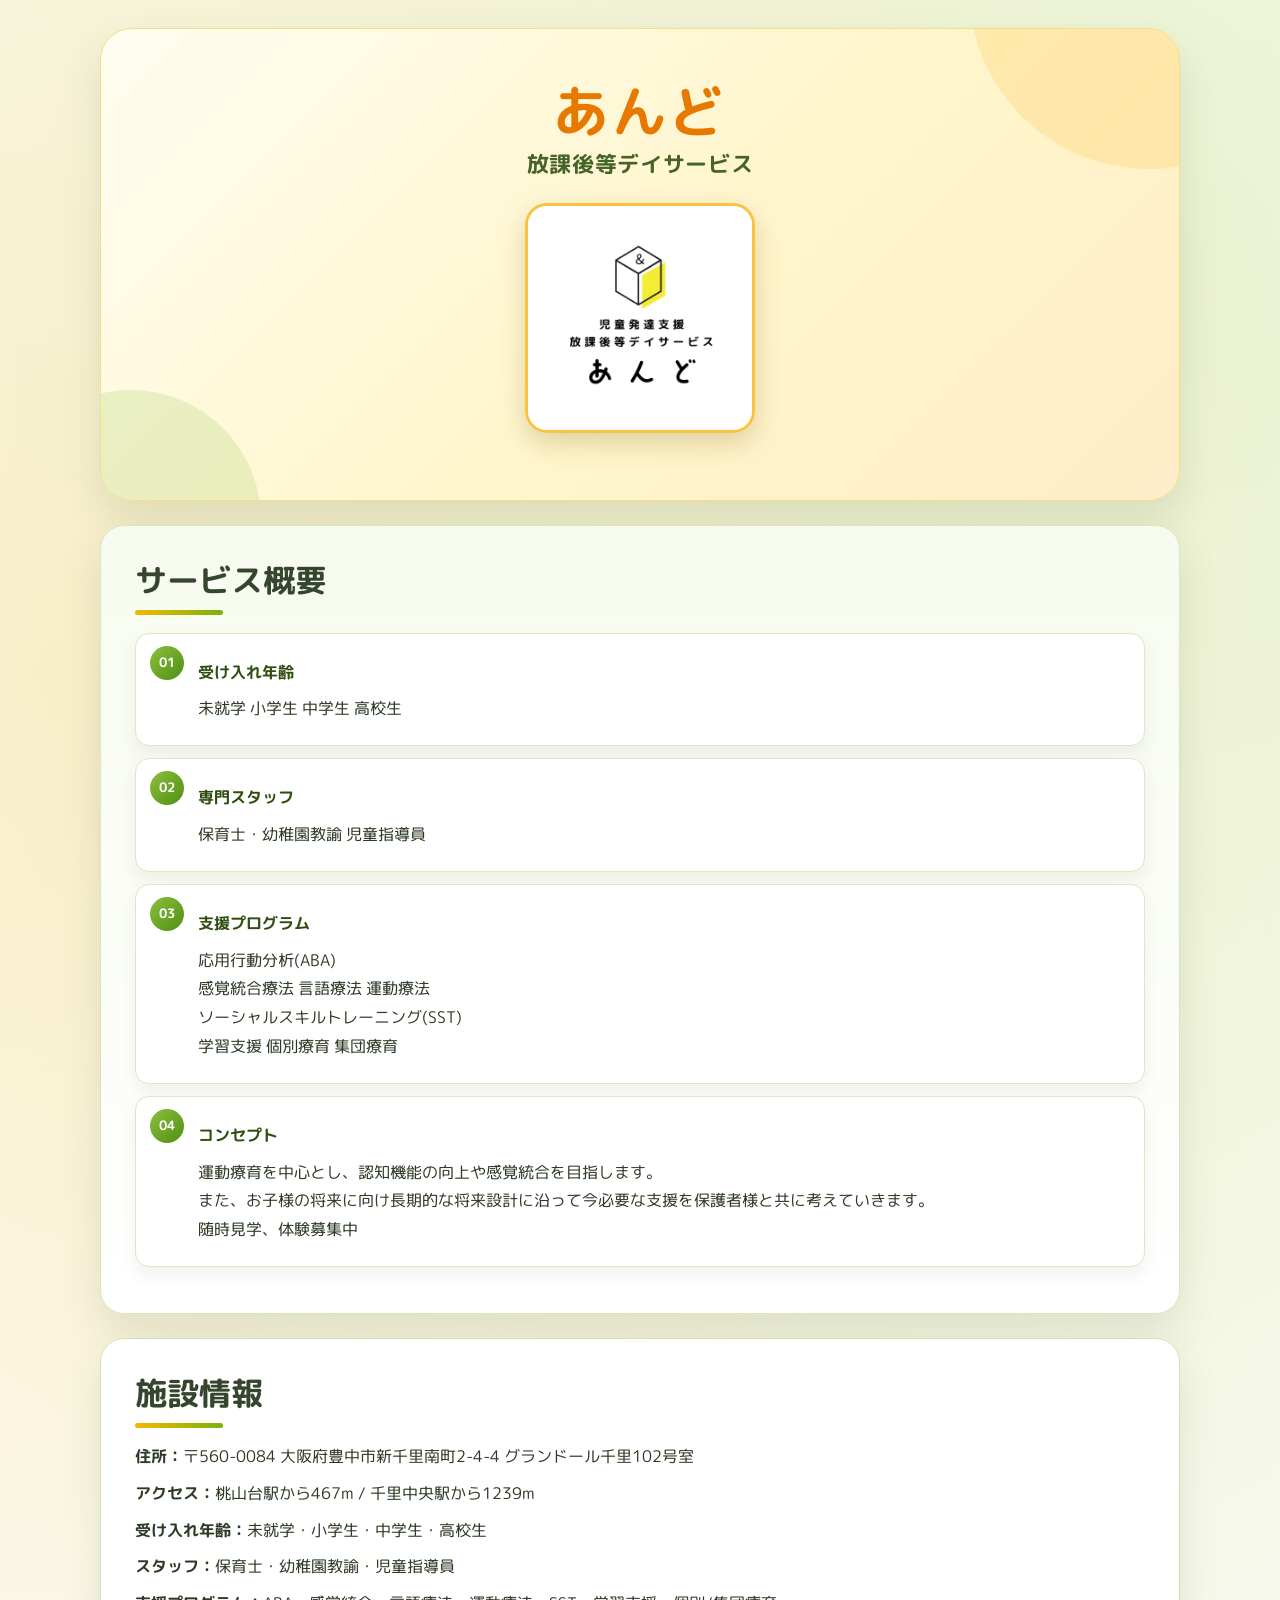
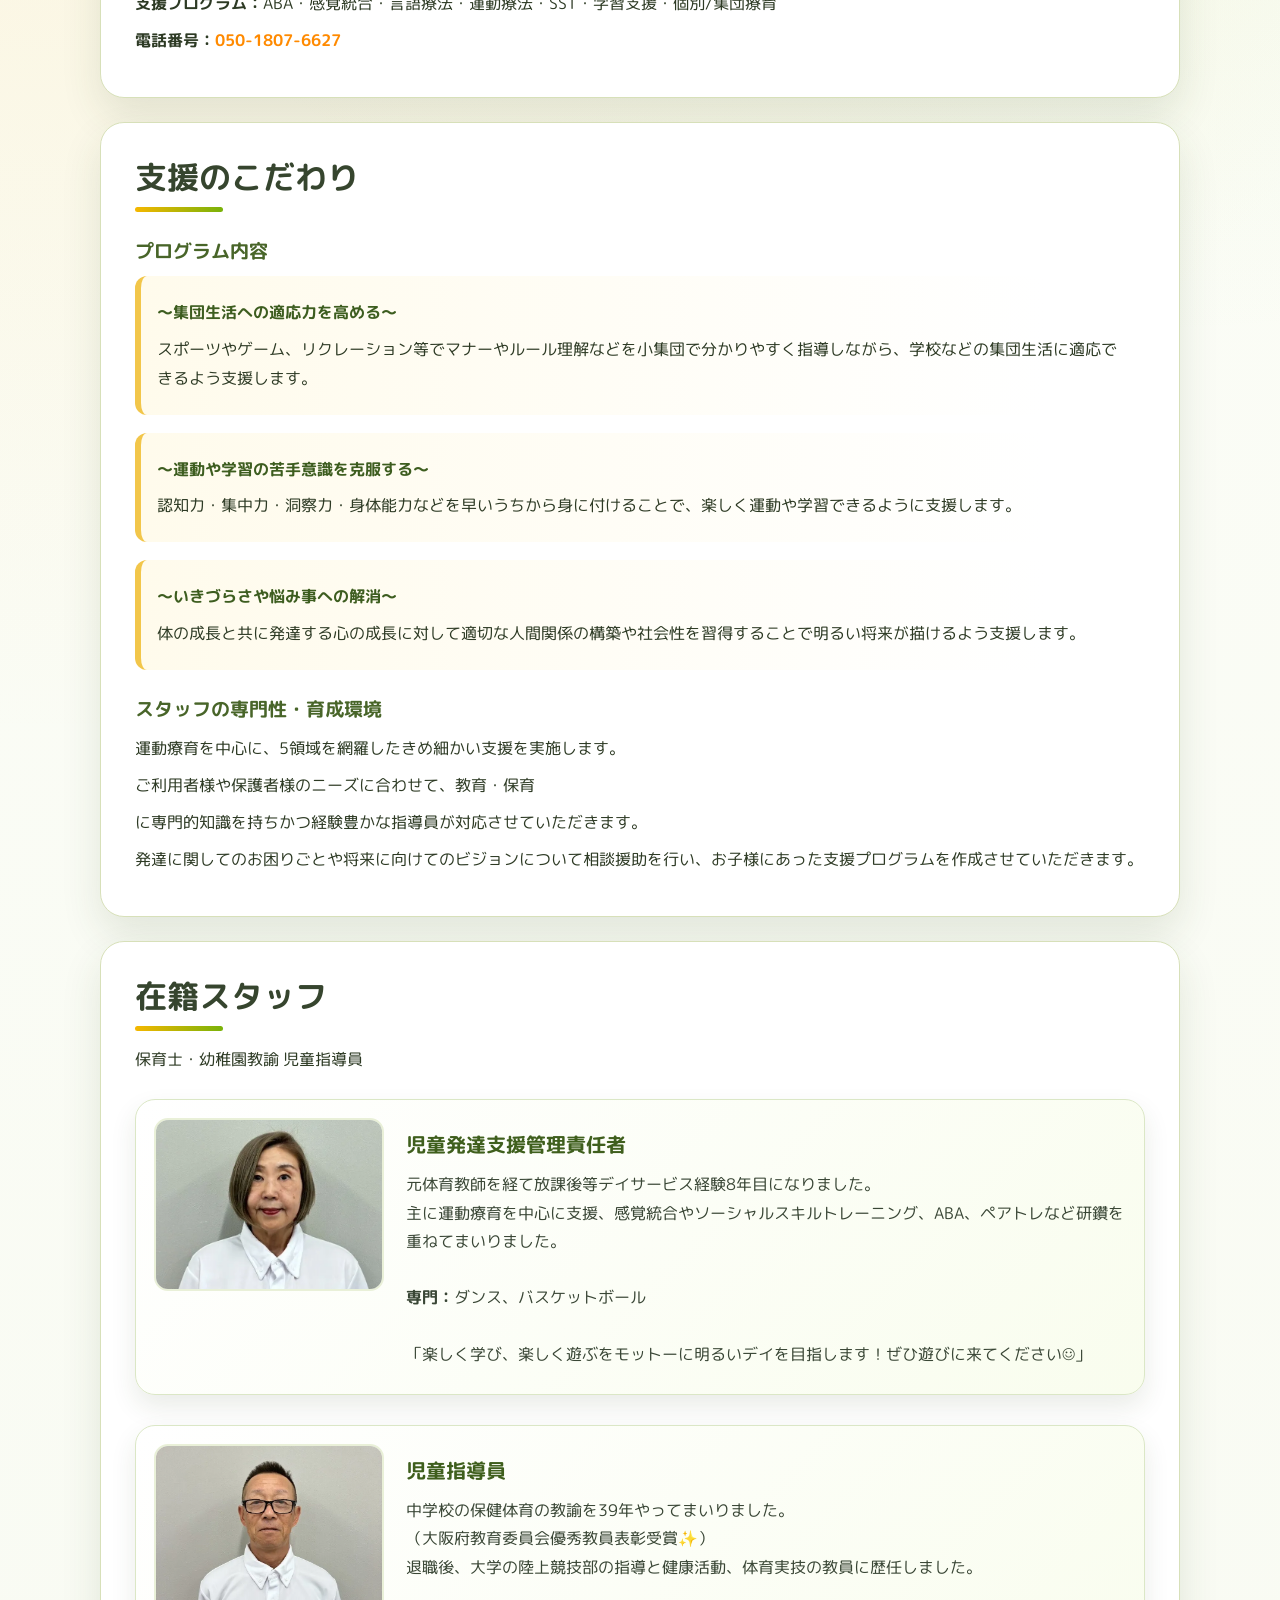
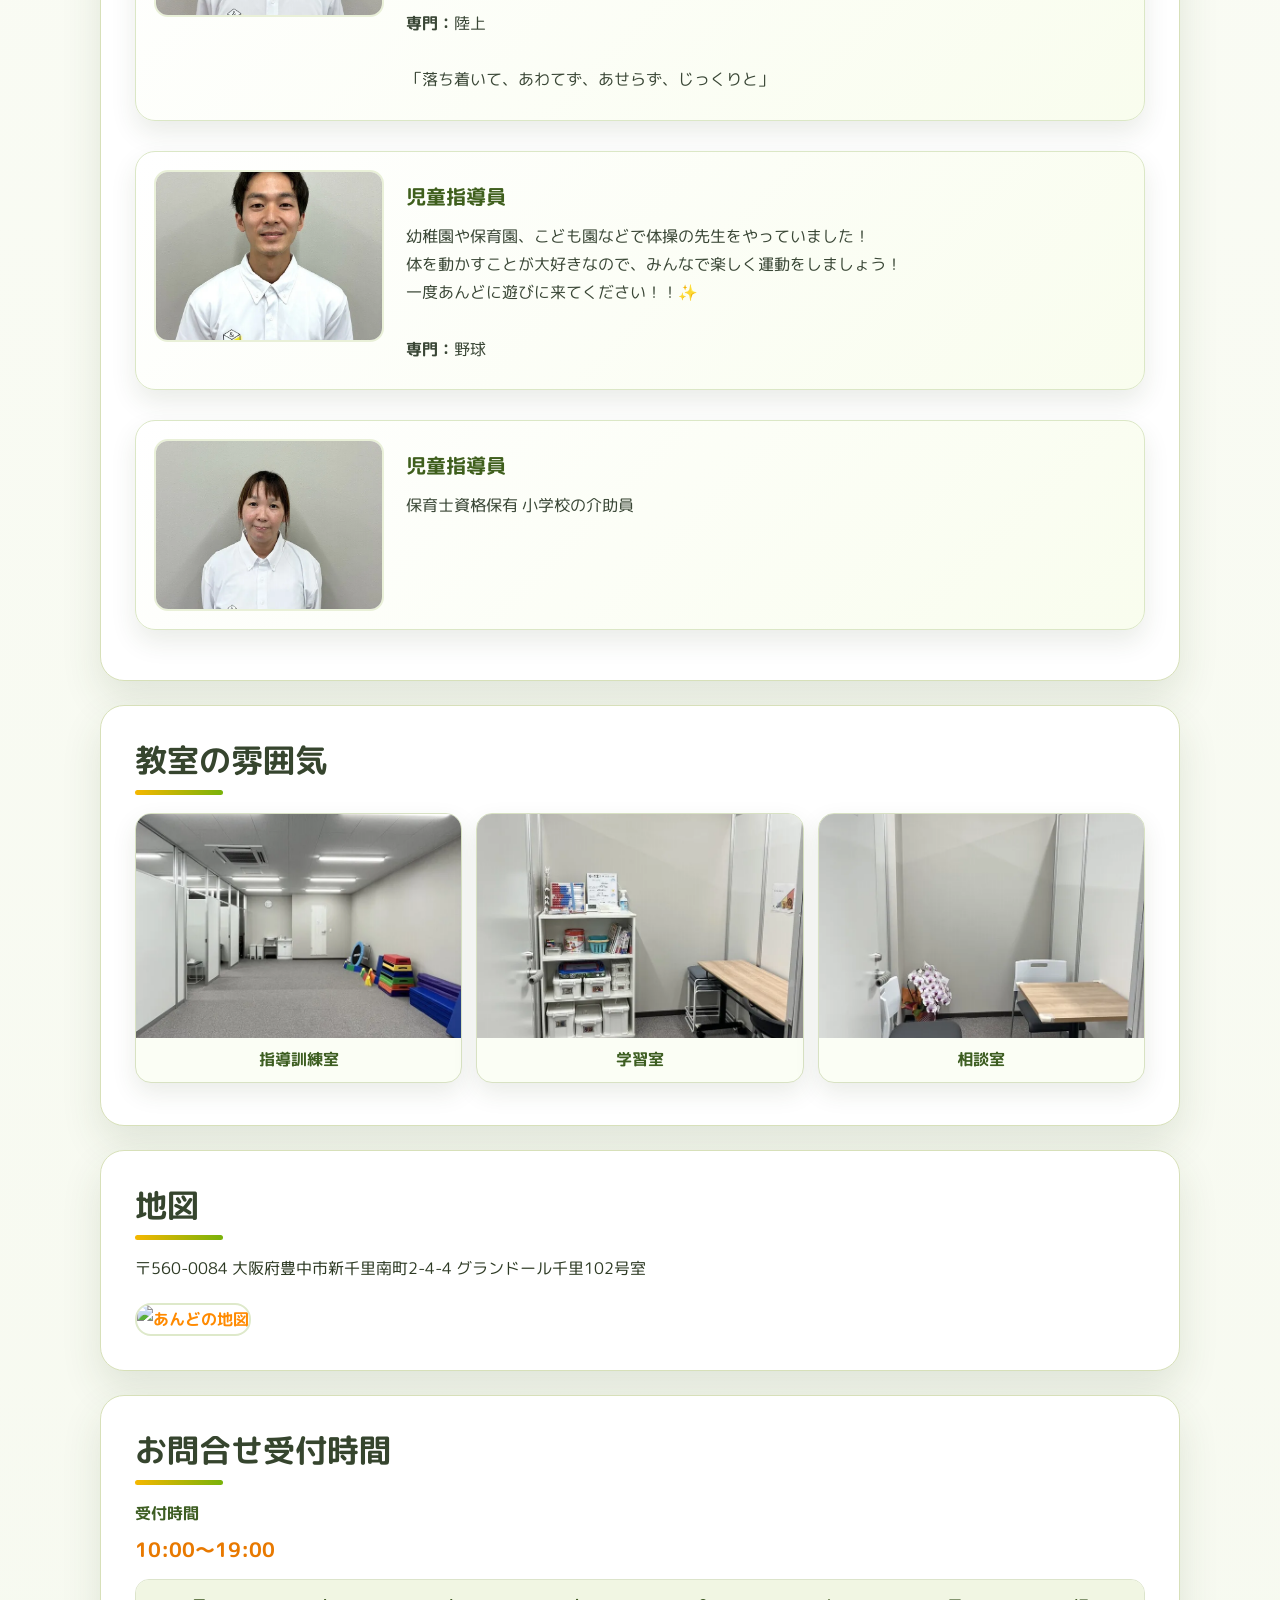
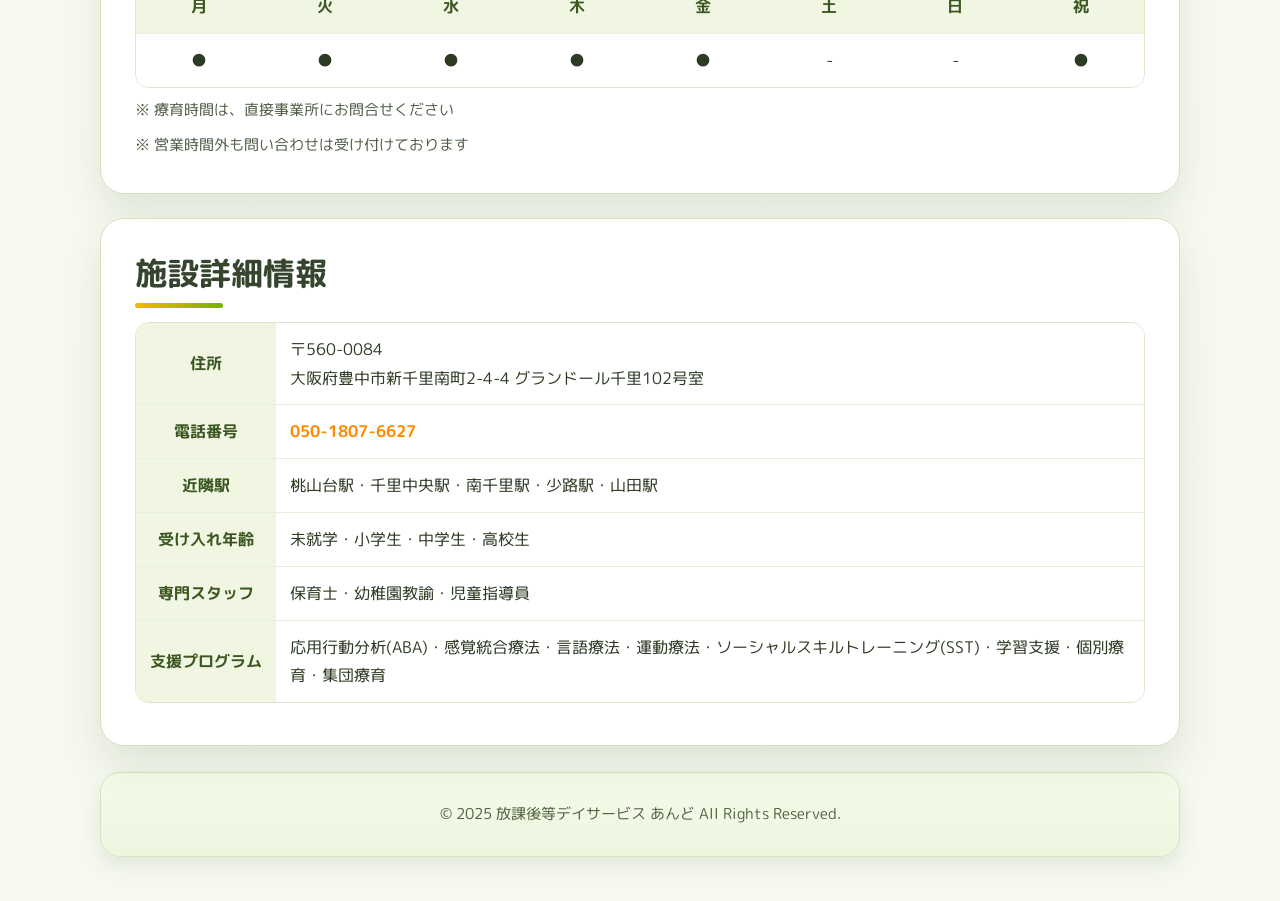
==== index.html @ 841532ef "wip" ====
<!DOCTYPE html>
<html lang="ja">
<head>
  <meta charset="UTF-8">
  <meta name="viewport" content="width=device-width, initial-scale=1.0">
  <title>あんど | 放課後等デイサービス</title>
  <meta name="description" content="放課後等デイサービス『あんど』は、大阪府豊中市で運動療育を中心に、ABA・感覚統合療法など多彩な支援プログラムを提供。見学・体験随時受付中！">
  <link rel="stylesheet" href="./css/index.css">
  <link href="https://fonts.googleapis.com/css2?family=M+PLUS+Rounded+1c:wght@400;700&display=swap" rel="stylesheet">
  <link rel="icon" href="./img/logo.webp" type="image/png">
</head>
<body class="container">
<header>
  <div class="hero-brand">
    <h1>あんど<span class="subtitle">放課後等デイサービス</span></h1>
    <div>
      <img src="./img/logo.webp" alt="あんど" class="logo">
    </div>
  </div>
</header>

<section class="service-summary">
  <h2>サービス概要</h2>

  <div class="support_block">
    <div class="support_title">受け入れ年齢</div>
    <div>未就学 小学生 中学生 高校生</div>
  </div>

  <div class="support_block">
    <div class="support_title">専門スタッフ</div>
    <div>保育士・幼稚園教諭 児童指導員</div>
  </div>

  <div class="support_block">
    <div class="support_title">支援プログラム</div>
    <div>応用行動分析(ABA)<br>感覚統合療法 言語療法 運動療法<br>ソーシャルスキルトレーニング(SST)<br>学習支援 個別療育 集団療育</div>
  </div>

  <div class="support_block">
    <div class="support_title">コンセプト</div>
    <div>運動療育を中心とし、認知機能の向上や感覚統合を目指します。<br>
    また、お子様の将来に向け長期的な将来設計に沿って今必要な支援を保護者様と共に考えていきます。<br>
    随時見学、体験募集中
    </div>
  </div>
</section>

<section>
  <h2>施設情報</h2>
  <p><strong>住所：</strong>〒560-0084 大阪府豊中市新千里南町2-4-4 グランドール千里102号室</p>
  <p><strong>アクセス：</strong>桃山台駅から467m / 千里中央駅から1239m</p>
  <p><strong>受け入れ年齢：</strong>未就学・小学生・中学生・高校生</p>
  <p><strong>スタッフ：</strong>保育士・幼稚園教諭・児童指導員</p>
  <p><strong>支援プログラム：</strong>ABA・感覚統合・言語療法・運動療法・SST・学習支援・個別/集団療育</p>
  <p><strong>電話番号：</strong><a href="tel:050-1807-6627">050-1807-6627</a></p>
</section>

<section>
  <h2>支援のこだわり</h2>
  <h3>プログラム内容</h3>

  <div class="support_block">
    <div class="support_title">～集団生活への適応力を高める～</div>
    <div>スポーツやゲーム、リクレーション等でマナーやルール理解などを小集団で分かりやすく指導しながら、学校などの集団生活に適応できるよう支援します。</div>
  </div>

  <div class="support_block">
    <div class="support_title">～運動や学習の苦手意識を克服する～</div>
    <div>認知力・集中力・洞察力・身体能力などを早いうちから身に付けることで、楽しく運動や学習できるように支援します。</div>
  </div>

  <div class="support_block">
    <div class="support_title">～いきづらさや悩み事への解消～</div>
    <div>体の成長と共に発達する心の成長に対して適切な人間関係の構築や社会性を習得することで明るい将来が描けるよう支援します。</div>
  </div>

  <h3>スタッフの専門性・育成環境</h3>
  <div>運動療育を中心に、5領域を網羅したきめ細かい支援を実施します。</div>
  <div>ご利用者様や保護者様のニーズに合わせて、教育・保育</div>
  <div>に専門的知識を持ちかつ経験豊かな指導員が対応させていただきます。</div>
  <div>発達に関してのお困りごとや将来に向けてのビジョンについて相談援助を行い、お子様にあった支援プログラムを作成させていただきます。</div>
</section>

<section>
  <h2>在籍スタッフ</h2>
  <div>保育士・幼稚園教諭 児童指導員</div>

  <div class="staff-intro">
    <div class="staff-card">
      <img src="./img/staffs/staff1.webp" alt="児童発達支援管理責任者">
      <div class="staff-info">
        <h3>児童発達支援管理責任者</h3>
        <p>
          元体育教師を経て放課後等デイサービス経験8年目になりました。<br>
          主に運動療育を中心に支援、感覚統合やソーシャルスキルトレーニング、ABA、ペアトレなど研鑽を重ねてまいりました。<br><br>
          <strong>専門：</strong>ダンス、バスケットボール<br><br>
          「楽しく学び、楽しく遊ぶをモットーに明るいデイを目指します！ぜひ遊びに来てください☺」
        </p>
      </div>
    </div>

    <div class="staff-card">
      <img src="./img/staffs/staff2.webp" alt="児童指導員">
      <div class="staff-info">
        <h3>児童指導員</h3>
        <p>
          中学校の保健体育の教諭を39年やってまいりました。<br>
          （大阪府教育委員会優秀教員表彰受賞✨）<br>
          退職後、大学の陸上競技部の指導と健康活動、体育実技の教員に歴任しました。<br><br>
          <strong>専門：</strong>陸上<br><br>
          「落ち着いて、あわてず、あせらず、じっくりと」
        </p>
      </div>
    </div>

    <div class="staff-card">
      <img src="./img/staffs/staff3.webp" alt="児童指導員">
      <div class="staff-info">
        <h3>児童指導員</h3>
        <p>
          幼稚園や保育園、こども園などで体操の先生をやっていました！<br>
          体を動かすことが大好きなので、みんなで楽しく運動をしましょう！<br>
          一度あんどに遊びに来てください！！✨<br><br>
          <strong>専門：</strong>野球
        </p>
      </div>
    </div>

    <div class="staff-card">
      <img src="./img/staffs/staff4.webp" alt="児童指導員">
      <div class="staff-info">
        <h3>児童指導員</h3>
        <p>
          保育士資格保有 小学校の介助員
        </p>
      </div>
    </div>
  </div>
</section>

<section>
  <h2>教室の雰囲気</h2>
  <div class="room-gallery">
    <figure class="room-card">
      <img src="./img/rooms/guidanceTrainingRoom.webp" alt="指導訓練室">
      <figcaption>指導訓練室</figcaption>
    </figure>
    <figure class="room-card">
      <img src="./img/rooms/studyRoom.webp" alt="学習室">
      <figcaption>学習室</figcaption>
    </figure>
    <figure class="room-card">
      <img src="./img/rooms/counselingRoom.webp" alt="相談室">
      <figcaption>相談室</figcaption>
    </figure>
  </div>
</section>

<section>
  <h2>地図</h2>
  <p>〒560-0084 大阪府豊中市新千里南町2-4-4 グランドール千里102号室</p>
  <a target="_blank" rel="noopener" href="https://maps.google.com/maps?q=34.7975199%2C135.4946662">
    <img class="facility-section-renewal__google-map ls-is-cached lazyloaded" alt="あんどの地図" data-src="https://maps.googleapis.com/maps/api/staticmap?center=34.7975199%2C135.4946662&amp;size=640x400&amp;key=AIzaSyDnS6OL4eisIwTpjrucO9psrpKuGX8rqjQ&amp;zoom=15&amp;language=ja&amp;scale=2&amp;markers=color:red|size:normal|34.7975199%2C135.4946662&amp;signature=_wf0mxQKYzys-7qmTBTNSrUnPUc=" src="https://maps.googleapis.com/maps/api/staticmap?center=34.7975199%2C135.4946662&amp;size=640x400&amp;key=AIzaSyDnS6OL4eisIwTpjrucO9psrpKuGX8rqjQ&amp;zoom=15&amp;language=ja&amp;scale=2&amp;markers=color:red|size:normal|34.7975199%2C135.4946662&amp;signature=_wf0mxQKYzys-7qmTBTNSrUnPUc=">
  </a>
</section>

<section class="contact-hours">
  <h2>お問合せ受付時間</h2>
  <p class="hours-title">受付時間</p>
  <p class="hours-time">10:00〜19:00</p>
  <div class="table-frame">
    <table class="hours-table">
      <tr>
        <th>月</th>
        <th>火</th>
        <th>水</th>
        <th>木</th>
        <th>金</th>
        <th>土</th>
        <th>日</th>
        <th>祝</th>
      </tr>
      <tr>
        <td>●</td>
        <td>●</td>
        <td>●</td>
        <td>●</td>
        <td>●</td>
        <td>-</td>
        <td>-</td>
        <td>●</td>
      </tr>
    </table>
  </div>
  <p class="hours-note">※ 療育時間は、直接事業所にお問合せください</p>
  <p class="hours-note">※ 営業時間外も問い合わせは受け付けております</p>
</section>

<section class="facility-details">
  <h2>施設詳細情報</h2>
  <div class="table-frame">
    <table class="details-table">
      <tr><th>住所</th><td>〒560-0084<br>大阪府豊中市新千里南町2-4-4 グランドール千里102号室</td></tr>
      <tr><th>電話番号</th><td><a href="tel:050-1807-6627">050-1807-6627</a></td></tr>
      <tr><th>近隣駅</th><td>桃山台駅・千里中央駅・南千里駅・少路駅・山田駅</td></tr>
      <tr><th>受け入れ年齢</th><td>未就学・小学生・中学生・高校生</td></tr>
      <tr><th>専門スタッフ</th><td>保育士・幼稚園教諭・児童指導員</td></tr>
      <tr><th>支援プログラム</th><td>応用行動分析(ABA)・感覚統合療法・言語療法・運動療法・ソーシャルスキルトレーニング(SST)・学習支援・個別療育・集団療育</td></tr>
    </table>
  </div>
</section>

<footer class="site-footer">
  <div class="footer-container">
    <p>© 2025 放課後等デイサービス あんど All Rights Reserved.</p>
  </div>
</footer>

<script src="./js/index.js" defer></script>
</body>
</html>
---- css/index.css ----
:root {
  --bg-main: #f6f9ef;
  --bg-card: #ffffff;
  --bg-soft: #fff8d8;
  --line: #d7e0b9;
  --text: #2d3a24;
  --text-soft: #586451;
  --primary: #ff8a00;
  --secondary: #4b8f00;
  --shadow: 0 18px 40px rgba(51, 73, 34, 0.12);
  --radius-lg: 24px;
  --radius-md: 18px;
}

* {
  box-sizing: border-box;
}

body {
  font-family: 'M PLUS Rounded 1c', sans-serif;
  margin: 0;
  line-height: 1.8;
  color: var(--text);
  background:
    radial-gradient(circle at 5% 12%, rgba(255, 207, 107, 0.28), transparent 32%),
    radial-gradient(circle at 88% 5%, rgba(151, 208, 87, 0.2), transparent 30%),
    linear-gradient(180deg, #fdfef9 0%, var(--bg-main) 100%);
}

.container {
  max-width: 1080px;
  width: min(1080px, calc(100% - 40px));
  margin: 28px auto 44px;
}

header {
  position: relative;
  background: linear-gradient(135deg, #fffdf0 0%, #fff5ca 58%, #ffecc8 100%);
  border: 1px solid #f4df89;
  border-radius: calc(var(--radius-lg) + 8px);
  padding: clamp(24px, 3.5vw, 42px);
  text-align: center;
  box-shadow: var(--shadow);
  overflow: hidden;
}

header::before,
header::after {
  content: "";
  position: absolute;
  border-radius: 999px;
  pointer-events: none;
}

header::before {
  width: 360px;
  height: 360px;
  top: -220px;
  right: -150px;
  background: rgba(255, 176, 30, 0.18);
}

header::after {
  width: 260px;
  height: 260px;
  bottom: -150px;
  left: -100px;
  background: rgba(125, 190, 57, 0.17);
}

header > * {
  position: relative;
  z-index: 1;
}

header h1 {
  margin: 0;
  color: #e87900;
  letter-spacing: 0.04em;
  font-size: clamp(2rem, 4.4vw, 3.5rem);
  line-height: 1.15;
}

header h1 .subtitle {
  display: block;
  margin-top: 8px;
  font-size: clamp(1rem, 2.1vw, 1.38rem);
  font-weight: 700;
  color: #466328;
  letter-spacing: 0.03em;
}

header .logo {
  width: min(230px, 62vw);
  margin: 18px auto 8px;
  border-radius: 22px;
  border: 3px solid #f9c341;
  box-shadow: 0 10px 26px rgba(120, 97, 24, 0.24);
}

.feature-cards {
  display: grid;
  gap: 14px;
  grid-template-columns: repeat(3, minmax(0, 1fr));
  margin: 24px 0 16px;
}

.hero-overview {
  margin-top: 0;
}

.hero-overview-title {
  margin: 0 0 10px;
  font-size: 1.12rem;
  color: #3d5d22;
  text-align: left;
}

.hero-overview-title::after {
  content: "";
  display: block;
  width: 64px;
  height: 4px;
  margin-top: 8px;
  border-radius: 999px;
  background: linear-gradient(90deg, #f5b700 0%, #79b20a 100%);
}

.feature-card {
  background: var(--bg-card);
  border: 1px solid #efe7b9;
  border-radius: var(--radius-md);
  padding: 18px 16px;
  box-shadow: 0 10px 20px rgba(94, 103, 69, 0.1);
  transition: transform 0.35s ease, box-shadow 0.35s ease;
}

.feature-card:hover {
  transform: translateY(-3px);
  box-shadow: 0 16px 30px rgba(94, 103, 69, 0.15);
}

.feature-card h3 {
  margin: 0 0 8px;
  font-size: 1.02rem;
  color: #3f5f1d;
}

.feature-card p {
  margin: 0;
  color: var(--text-soft);
  font-weight: 700;
  font-size: 0.97rem;
  line-height: 1.65;
}

.concept-card {
  max-width: 860px;
  margin: 0 auto;
  text-align: center;
  border-color: #f0da8b;
  background: linear-gradient(120deg, #fffef7, #fff9e3);
}

section {
  background: var(--bg-card);
  border: 1px solid var(--line);
  border-radius: var(--radius-lg);
  padding: clamp(22px, 3vw, 34px);
  box-shadow: var(--shadow);
  margin-top: 24px;
  animation: sectionRise 0.7s ease both;
}

section:nth-of-type(2) {
  animation-delay: 0.04s;
}

section:nth-of-type(3) {
  animation-delay: 0.08s;
}

section:nth-of-type(4) {
  animation-delay: 0.12s;
}

section:nth-of-type(5) {
  animation-delay: 0.16s;
}

section:nth-of-type(6) {
  animation-delay: 0.2s;
}

h2 {
  margin: 0 0 14px;
  font-size: clamp(1.45rem, 2.6vw, 2rem);
  color: #36452e;
  line-height: 1.25;
}

h2::after {
  content: "";
  display: block;
  width: 88px;
  height: 5px;
  border-radius: 999px;
  margin-top: 10px;
  background: linear-gradient(90deg, #f5b700 0%, #79b20a 100%);
}

h3 {
  margin: 22px 0 8px;
  font-size: 1.2rem;
  color: #486529;
}

p,
div {
  margin: 8px 0;
  font-size: 1rem;
  color: var(--text);
}

.support_block {
  margin-bottom: 18px;
  padding: 14px 16px;
  border-left: 6px solid #f2c64a;
  background: linear-gradient(90deg, #fffbec 0%, #fff 90%);
  border-radius: 12px;
}

.support_title {
  color: #3d5d1f;
  font-weight: 700;
}

.service-summary {
  background:
    linear-gradient(180deg, #f7fbef 0%, #ffffff 100%);
  border-color: #d9e5bd;
}

.service-summary h2 {
  margin-bottom: 18px;
}

.service-summary {
  counter-reset: summary-item;
}

.service-summary .support_block {
  counter-increment: summary-item;
  --badge-top: 12px;
  --badge-left: 14px;
  --badge-size: 34px;
  position: relative;
  margin-bottom: 12px;
  padding: 16px 16px 14px 62px;
  border-left: 0;
  border: 1px solid #dbe7c5;
  background: #ffffff;
  border-radius: 14px;
  box-shadow: 0 8px 16px rgba(54, 76, 32, 0.07);
}

.service-summary .support_block::before {
  content: "";
  position: absolute;
  top: var(--badge-top);
  left: var(--badge-left);
  width: var(--badge-size);
  height: var(--badge-size);
  border-radius: 999px;
  background: linear-gradient(135deg, #8dbf3e 0%, #4f8f13 100%);
}

.service-summary .support_block::after {
  content: "0" counter(summary-item);
  position: absolute;
  top: calc(var(--badge-top) + (var(--badge-size) / 2));
  left: calc(var(--badge-left) + (var(--badge-size) / 2));
  color: #fff;
  transform: translate(-50%, -50%);
  text-align: center;
  line-height: 1;
  font-size: 0.82rem;
  font-weight: 700;
  letter-spacing: 0;
  font-variant-numeric: tabular-nums;
  pointer-events: none;
}

.service-summary .support_title {
  margin-bottom: 4px;
  color: #2f4e12;
  font-size: 1rem;
}

.staff-intro {
  display: grid;
  gap: 14px;
  margin-top: 18px;
}

.staff-card {
  display: grid;
  grid-template-columns: 230px minmax(0, 1fr);
  gap: 22px;
  background: linear-gradient(135deg, #fff 0%, #f9fdee 100%);
  border: 1px solid #dbe7c6;
  border-radius: 20px;
  padding: 18px;
  box-shadow: 0 12px 26px rgba(52, 73, 31, 0.1);
}

.staff-card img {
  width: 100%;
  aspect-ratio: 4 / 3;
  object-fit: cover;
  border-radius: 14px;
  border: 2px solid #e9f0d8;
  margin: 0;
}

.staff-info h3 {
  margin-top: 0;
  margin-bottom: 8px;
  font-size: 1.25rem;
  color: #3f5f1d;
}

.staff-info p {
  margin: 0;
  color: #394635;
  font-size: 0.98rem;
}

.facility-section-renewal__google-map {
  width: 100%;
  border-radius: 16px;
  border: 2px solid #dee9ca;
  margin-top: 12px;
}

.room-gallery {
  display: grid;
  grid-template-columns: repeat(3, minmax(0, 1fr));
  gap: 14px;
  margin-top: 18px;
}

.room-card {
  margin: 0;
  border-radius: 16px;
  overflow: hidden;
  border: 1px solid #d8e2c3;
  background: #fbfef5;
  box-shadow: 0 10px 24px rgba(48, 64, 34, 0.1);
}

.room-card img {
  display: block;
  width: 100%;
  aspect-ratio: 16 / 11;
  object-fit: cover;
  margin: 0;
  border-radius: 0;
}

.room-card figcaption {
  min-height: 44px;
  padding: 8px 12px;
  display: flex;
  align-items: center;
  justify-content: center;
  font-weight: 700;
  color: #3d5e21;
  text-align: center;
  line-height: 1.35;
}

.slider-dots {
  display: none;
}

.slider-dot {
  appearance: none;
  border: 0;
  border-radius: 999px;
  width: 8px;
  height: 8px;
  padding: 0;
  background: #c5d3aa;
}

.slider-dot.is-active {
  background: #5f8f1c;
}

.hours-title {
  margin-top: 2px;
  margin-bottom: 0;
  font-weight: 700;
  color: #3d5d22;
}

.hours-time {
  margin-top: 4px;
  margin-bottom: 12px;
  font-size: 1.25rem;
  font-weight: 700;
  color: #e87900;
}

.hours-table th,
.hours-table td {
  width: auto;
  text-align: center;
}

.hours-table {
  table-layout: fixed;
}

.table-frame {
  margin-top: 10px;
  border: 1px solid #dce4cb;
  border-radius: 14px;
  overflow: hidden;
}

.table-frame table {
  margin-top: 0;
  border: 0;
  border-radius: 0;
  box-shadow: none;
}

.hours-note {
  margin-top: 8px;
  margin-bottom: 0;
  font-size: 0.95rem;
  color: #4f5d46;
}

table {
  width: 100%;
  border-collapse: collapse;
  margin-top: 10px;
  overflow: hidden;
  border-radius: 14px;
  border: 1px solid #dce4cb;
}

table th,
table td {
  padding: 12px 14px;
  border-bottom: 1px solid #e8efda;
}

table tr:last-child th,
table tr:last-child td {
  border-bottom: 0;
}

table th {
  background: #f1f6e3;
  color: #3c5722;
  width: 140px;
  text-align: center;
  font-weight: 700;
}

table td {
  background: #fff;
}

a {
  color: var(--primary);
  text-decoration: none;
  font-weight: 700;
}

a:hover {
  color: #da6d00;
}

.site-footer {
  margin-top: 26px;
  background: linear-gradient(180deg, #f5fbe9 0%, #edf5df 100%);
  border: 1px solid #d8e4c1;
  border-radius: 20px;
  box-shadow: 0 8px 20px rgba(53, 77, 29, 0.1);
}

.footer-container {
  padding: 20px 18px;
  text-align: center;
}

.site-footer p {
  margin: 0;
  color: #4e6142;
  font-size: 0.93rem;
}

@keyframes sectionRise {
  from {
    opacity: 0;
    transform: translateY(14px);
  }

  to {
    opacity: 1;
    transform: translateY(0);
  }
}

@media (max-width: 980px) {
  .feature-cards {
    grid-template-columns: 1fr;
  }

  .room-gallery {
    grid-template-columns: 1fr;
  }

  .staff-card {
    grid-template-columns: 1fr;
    gap: 14px;
  }

  .staff-card img {
    max-width: 360px;
    margin: 0 auto;
  }
}

@media (max-width: 768px) {
  body {
    overflow-x: hidden;
  }

  .container {
    width: min(1080px, calc(100% - 16px));
    margin-top: 10px;
  }

  header {
    background: none;
    border: 0;
    box-shadow: none;
    border-radius: 0;
    padding: 0;
    overflow: visible;
  }

  header::before,
  header::after {
    display: none;
  }

  section {
    padding: 16px 12px;
    margin-top: 12px;
  }

  h2 {
    font-size: 1.3rem;
  }

  h3 {
    font-size: 1.02rem;
  }

  p,
  div {
    font-size: 0.9rem;
    line-height: 1.65;
  }

  .hero-overview {
    margin-top: 12px;
    padding: 10px;
    border-radius: 14px;
    background: rgba(255, 255, 255, 0.7);
    border: 1px solid #f1de98;
  }

  .hero-overview-title {
    font-size: 1.02rem;
    margin-bottom: 8px;
  }

  .hero-overview-title::after {
    width: 54px;
    height: 3px;
    margin-top: 6px;
  }

  .hero-brand {
    background: linear-gradient(135deg, #fffdf0 0%, #fff5ca 58%, #ffecc8 100%);
    border: 1px solid #f4df89;
    border-radius: 20px;
    padding: 16px 12px;
    text-align: center;
    box-shadow: 0 10px 18px rgba(51, 73, 34, 0.12);
  }

  .feature-cards {
    grid-template-columns: repeat(2, minmax(0, 1fr));
    gap: 8px;
    margin: 0 0 10px;
  }

  .feature-cards .feature-card:nth-child(3) {
    grid-column: 1 / -1;
  }

  .hero-overview .feature-card {
    padding: 10px 8px;
    border-radius: 12px;
  }

  .hero-overview .feature-card h3 {
    font-size: 0.92rem;
    margin-bottom: 6px;
  }

  .hero-overview .feature-card p {
    font-size: 0.84rem;
    line-height: 1.55;
  }

  .hero-overview .concept-card {
    margin: 0;
  }

  .service-summary .support_block {
    --badge-top: 10px;
    --badge-left: 10px;
    --badge-size: 30px;
    padding: 12px 10px 10px 50px;
    border-radius: 12px;
    margin-bottom: 10px;
  }

  .service-summary .support_block::after {
    font-size: 0.76rem;
  }

  .service-summary .support_title {
    font-size: 0.94rem;
  }

  .staff-intro {
    display: grid;
    grid-auto-flow: column;
    grid-auto-columns: minmax(320px, 88vw);
    gap: 10px;
    margin-top: 14px;
    padding: 2px 2px 8px;
    overflow-x: auto;
    scroll-snap-type: x mandatory;
    -webkit-overflow-scrolling: touch;
    scrollbar-width: none;
    -ms-overflow-style: none;
  }

  .staff-card {
    grid-template-columns: 1fr;
    gap: 10px;
    padding: 12px;
    border-radius: 16px;
    scroll-snap-align: start;
  }

  .staff-card img {
    max-width: none;
    width: 100%;
    height: auto;
    min-height: 0;
    aspect-ratio: 4 / 3;
    object-fit: cover;
    margin: 0;
  }

  .staff-info h3 {
    font-size: 1.08rem;
  }

  .room-gallery {
    display: grid;
    grid-template-columns: none;
    grid-auto-flow: column;
    grid-auto-columns: minmax(250px, 78vw);
    gap: 10px;
    margin-top: 14px;
    padding: 2px 2px 8px;
    overflow-x: auto;
    scroll-snap-type: x mandatory;
    -webkit-overflow-scrolling: touch;
    scrollbar-width: none;
    -ms-overflow-style: none;
  }

  .staff-intro::-webkit-scrollbar,
  .room-gallery::-webkit-scrollbar {
    display: none;
  }

  .slider-dots {
    display: flex;
    align-items: center;
    justify-content: center;
    gap: 6px;
    margin-top: 8px;
    margin-bottom: 4px;
  }

  .slider-dot {
    width: 7px;
    height: 7px;
    background: #bfcda3;
    transition: transform 0.2s ease, background-color 0.2s ease;
  }

  .slider-dot.is-active {
    transform: scale(1.2);
    background: #648f2c;
  }

  .room-card {
    border-radius: 14px;
    scroll-snap-align: start;
  }

  .room-card img {
    aspect-ratio: 4 / 3;
  }

  table th,
  table td {
    padding: 9px 8px;
    font-size: 0.88rem;
  }
}
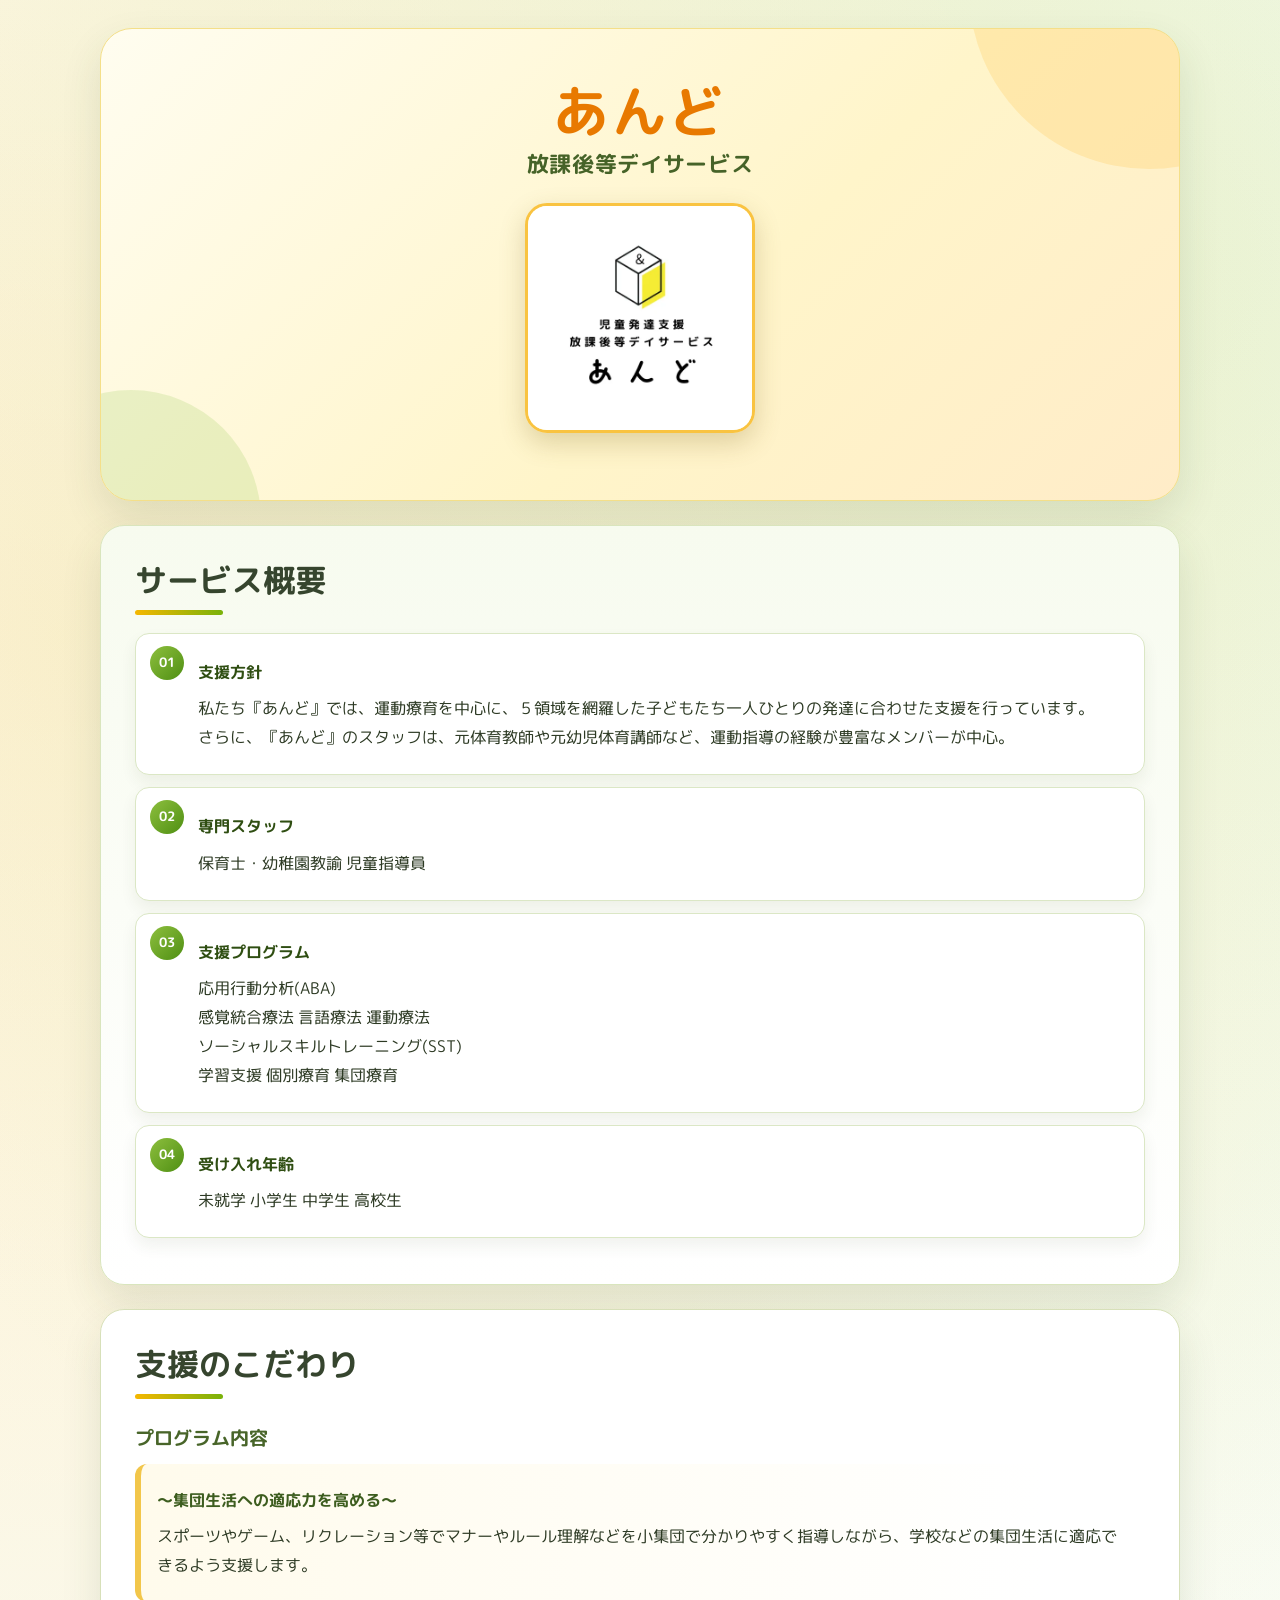
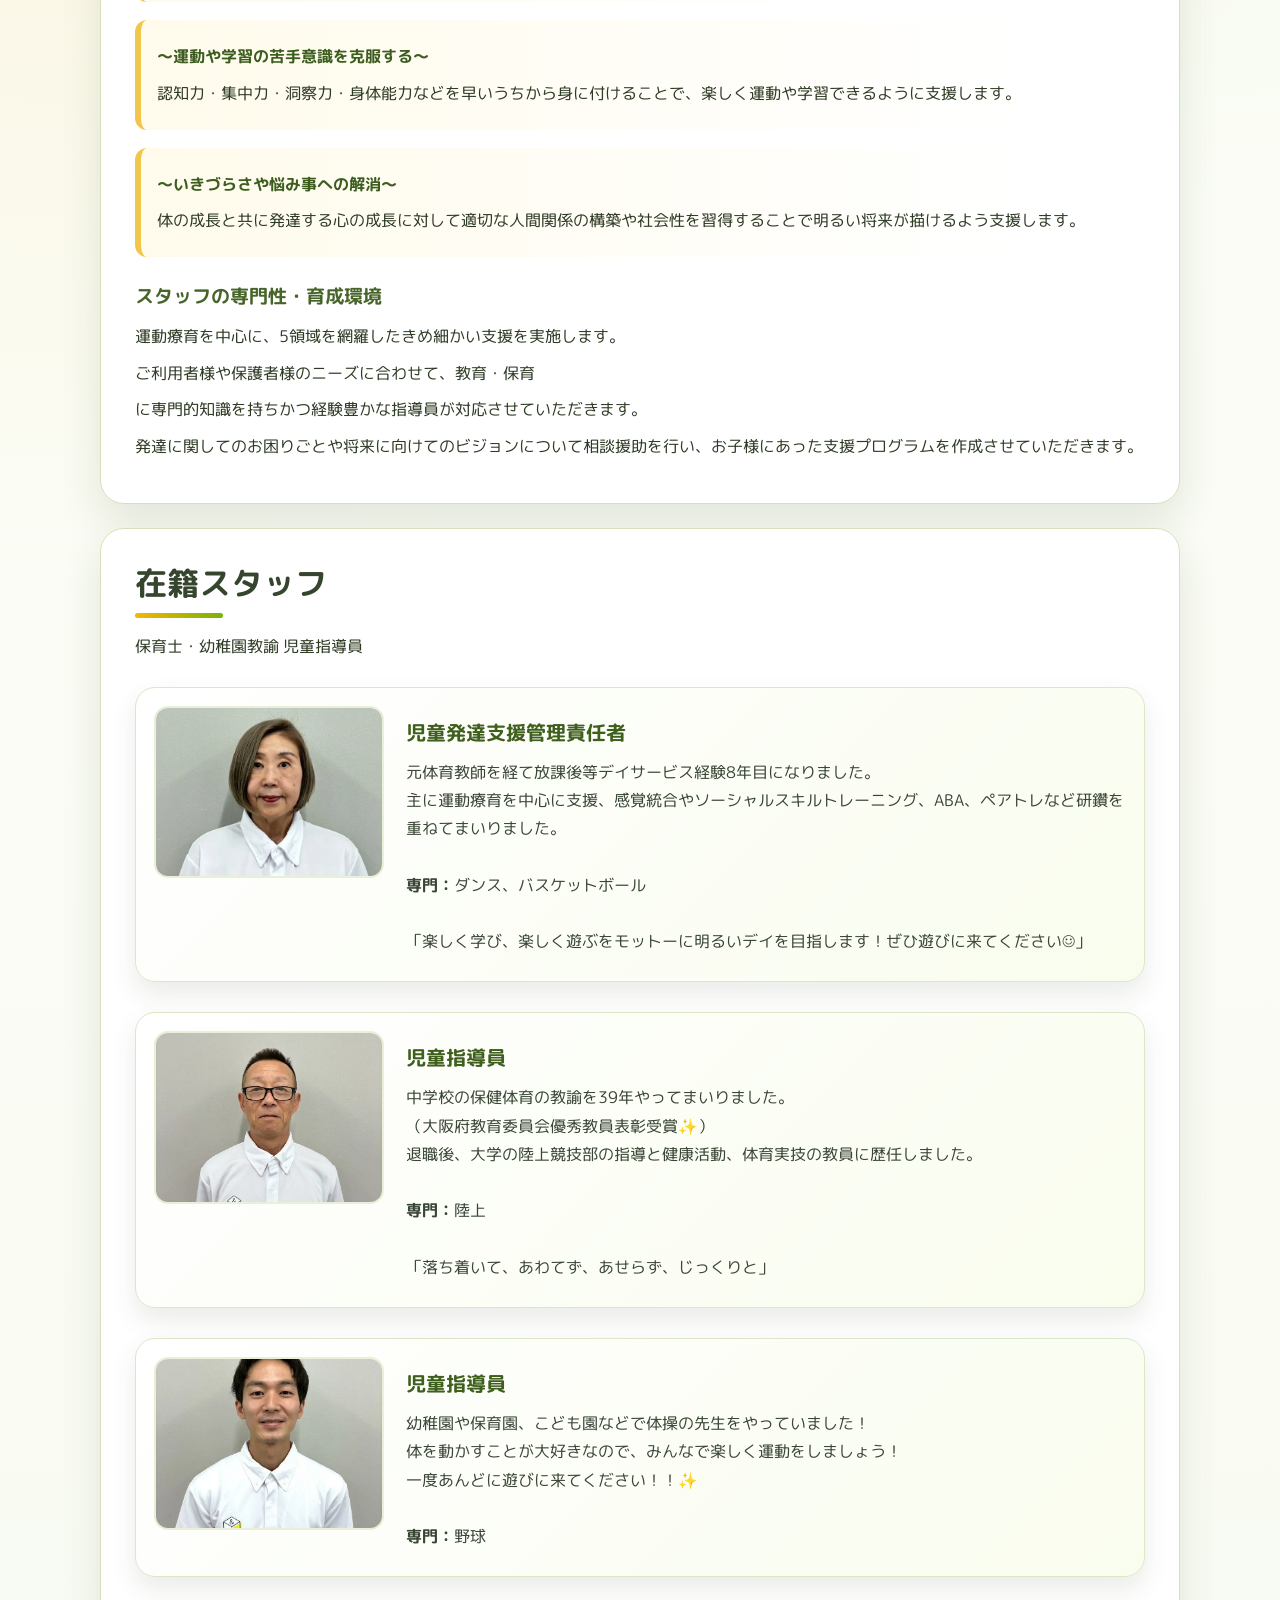
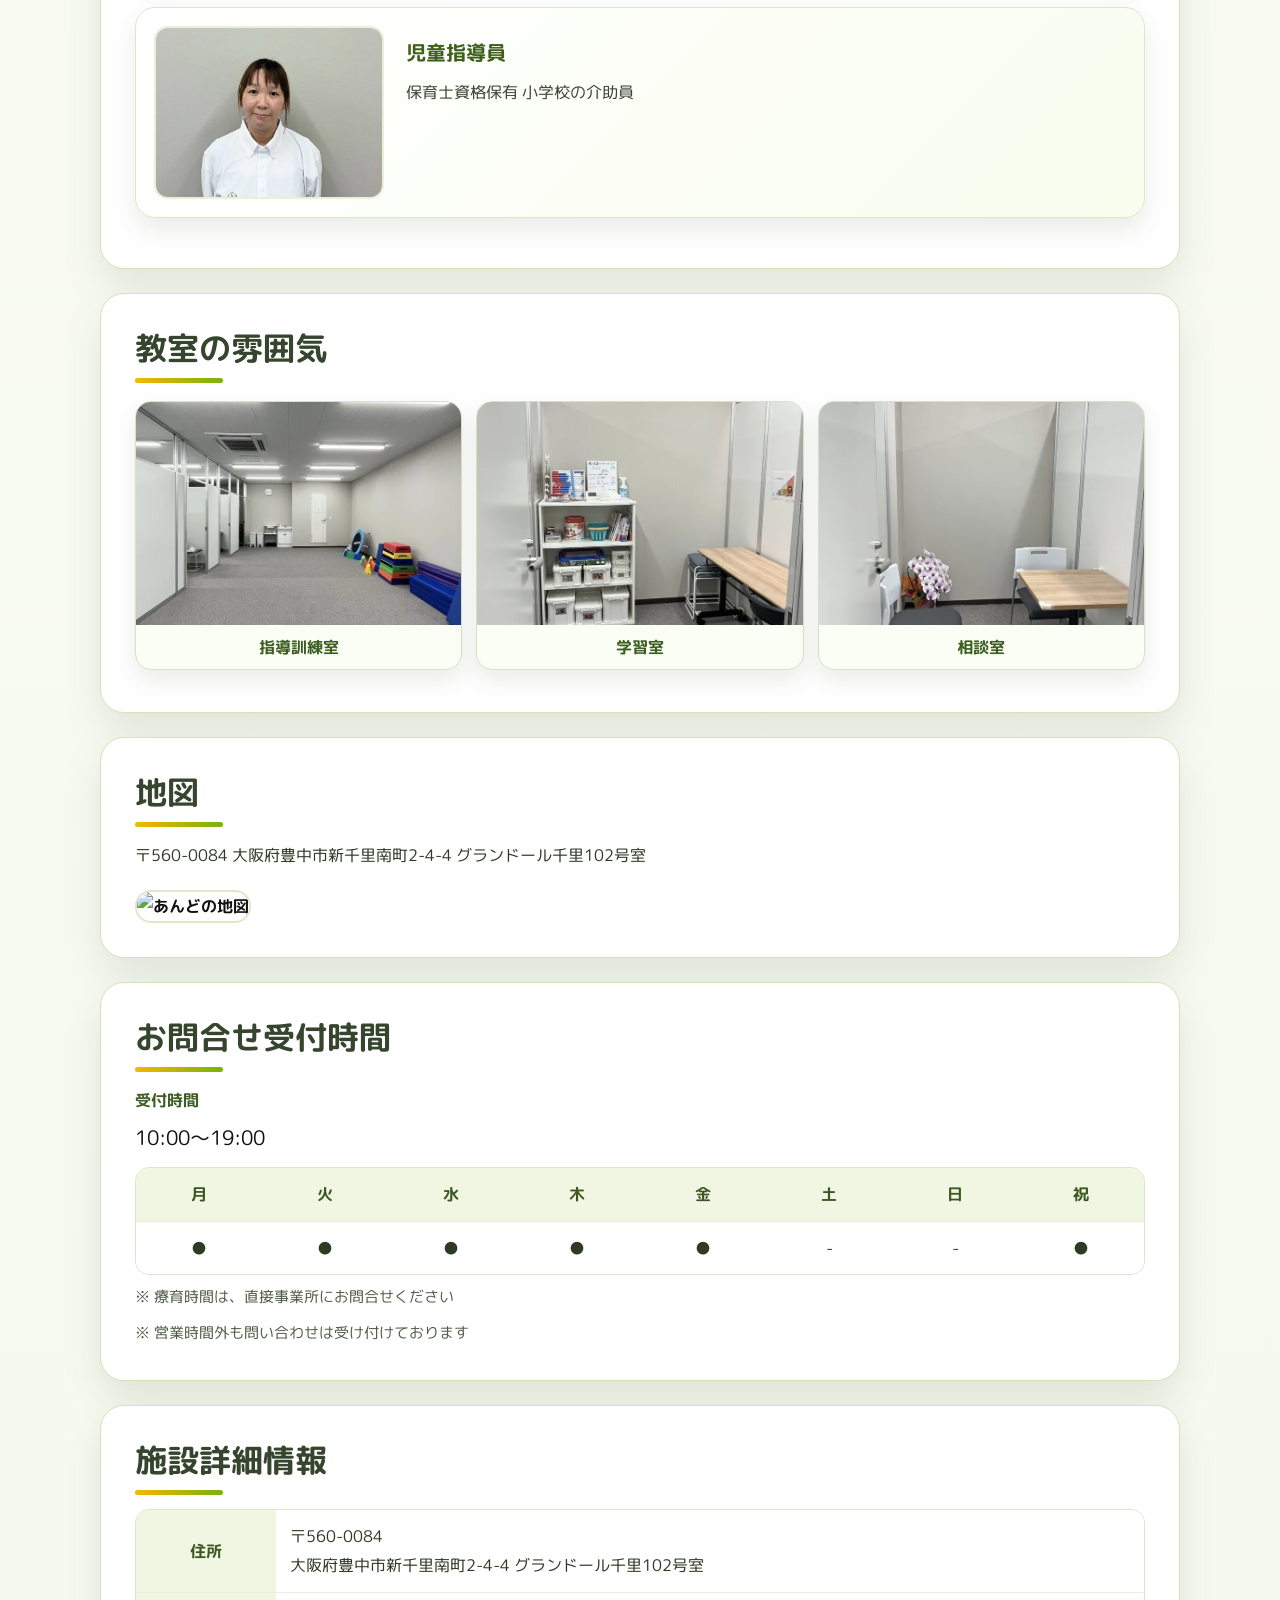
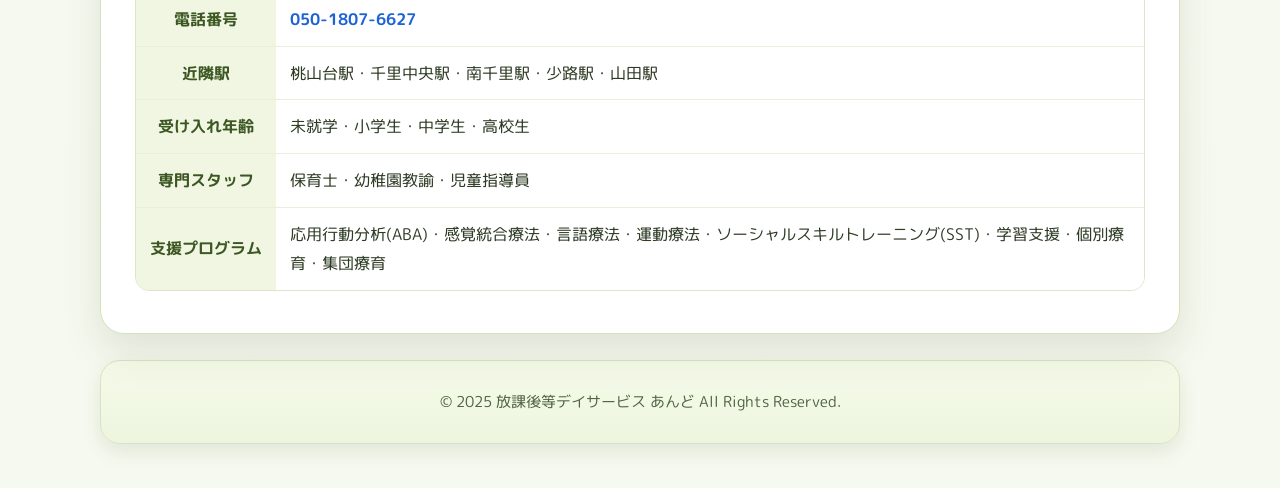
==== commit ece3e309: "wip" ====
--- a/index.html
+++ b/index.html
@@ -23,37 +23,24 @@
   <h2>サービス概要</h2>
 
   <div class="support_block">
+    <div class="support_title">支援方針</div>
+    <div>私たち『あんど』では、運動療育を中心に、５領域を網羅した子どもたち一人ひとりの発達に合わせた支援を行っています。<br>さらに、『あんど』のスタッフは、元体育教師や元幼児体育講師など、運動指導の経験が豊富なメンバーが中心。</div>
+  </div>
+
+  <div class="support_block">
+    <div class="support_title">専門スタッフ</div>
+    <div>保育士・幼稚園教諭 児童指導員</div>
+  </div>
+
+  <div class="support_block">
+    <div class="support_title">支援プログラム</div>
+    <div>応用行動分析(ABA)<br>感覚統合療法 言語療法 運動療法<br>ソーシャルスキルトレーニング(SST)<br>学習支援 個別療育 集団療育</div>
+  </div>
+
+  <div class="support_block">
     <div class="support_title">受け入れ年齢</div>
     <div>未就学 小学生 中学生 高校生</div>
   </div>
-
-  <div class="support_block">
-    <div class="support_title">専門スタッフ</div>
-    <div>保育士・幼稚園教諭 児童指導員</div>
-  </div>
-
-  <div class="support_block">
-    <div class="support_title">支援プログラム</div>
-    <div>応用行動分析(ABA)<br>感覚統合療法 言語療法 運動療法<br>ソーシャルスキルトレーニング(SST)<br>学習支援 個別療育 集団療育</div>
-  </div>
-
-  <div class="support_block">
-    <div class="support_title">コンセプト</div>
-    <div>運動療育を中心とし、認知機能の向上や感覚統合を目指します。<br>
-    また、お子様の将来に向け長期的な将来設計に沿って今必要な支援を保護者様と共に考えていきます。<br>
-    随時見学、体験募集中
-    </div>
-  </div>
-</section>
-
-<section>
-  <h2>施設情報</h2>
-  <p><strong>住所：</strong>〒560-0084 大阪府豊中市新千里南町2-4-4 グランドール千里102号室</p>
-  <p><strong>アクセス：</strong>桃山台駅から467m / 千里中央駅から1239m</p>
-  <p><strong>受け入れ年齢：</strong>未就学・小学生・中学生・高校生</p>
-  <p><strong>スタッフ：</strong>保育士・幼稚園教諭・児童指導員</p>
-  <p><strong>支援プログラム：</strong>ABA・感覚統合・言語療法・運動療法・SST・学習支援・個別/集団療育</p>
-  <p><strong>電話番号：</strong><a href="tel:050-1807-6627">050-1807-6627</a></p>
 </section>
 
 <section>
--- a/css/index.css
+++ b/css/index.css
@@ -409,8 +409,8 @@
   margin-top: 4px;
   margin-bottom: 12px;
   font-size: 1.25rem;
-  font-weight: 700;
-  color: #e87900;
+  font-weight: 400;
+  color: #111111;
 }
 
 .hours-table th,
@@ -477,13 +477,23 @@
 }
 
 a {
-  color: var(--primary);
+  color: #111111;
   text-decoration: none;
   font-weight: 700;
 }
 
 a:hover {
-  color: #da6d00;
+  color: #111111;
+}
+
+a[href^="tel:"] {
+  color: #1e63d6;
+  text-decoration: none;
+  font-weight: 700;
+}
+
+a[href^="tel:"]:hover {
+  color: #174eaa;
 }
 
 .site-footer {
@@ -697,9 +707,10 @@
     grid-auto-columns: minmax(250px, 78vw);
     gap: 10px;
     margin-top: 14px;
-    padding: 2px 2px 8px;
+    padding: 2px 11vw 8px;
     overflow-x: auto;
     scroll-snap-type: x mandatory;
+    scroll-padding-inline: 11vw;
     -webkit-overflow-scrolling: touch;
     scrollbar-width: none;
     -ms-overflow-style: none;
@@ -733,7 +744,7 @@
 
   .room-card {
     border-radius: 14px;
-    scroll-snap-align: start;
+    scroll-snap-align: center;
   }
 
   .room-card img {
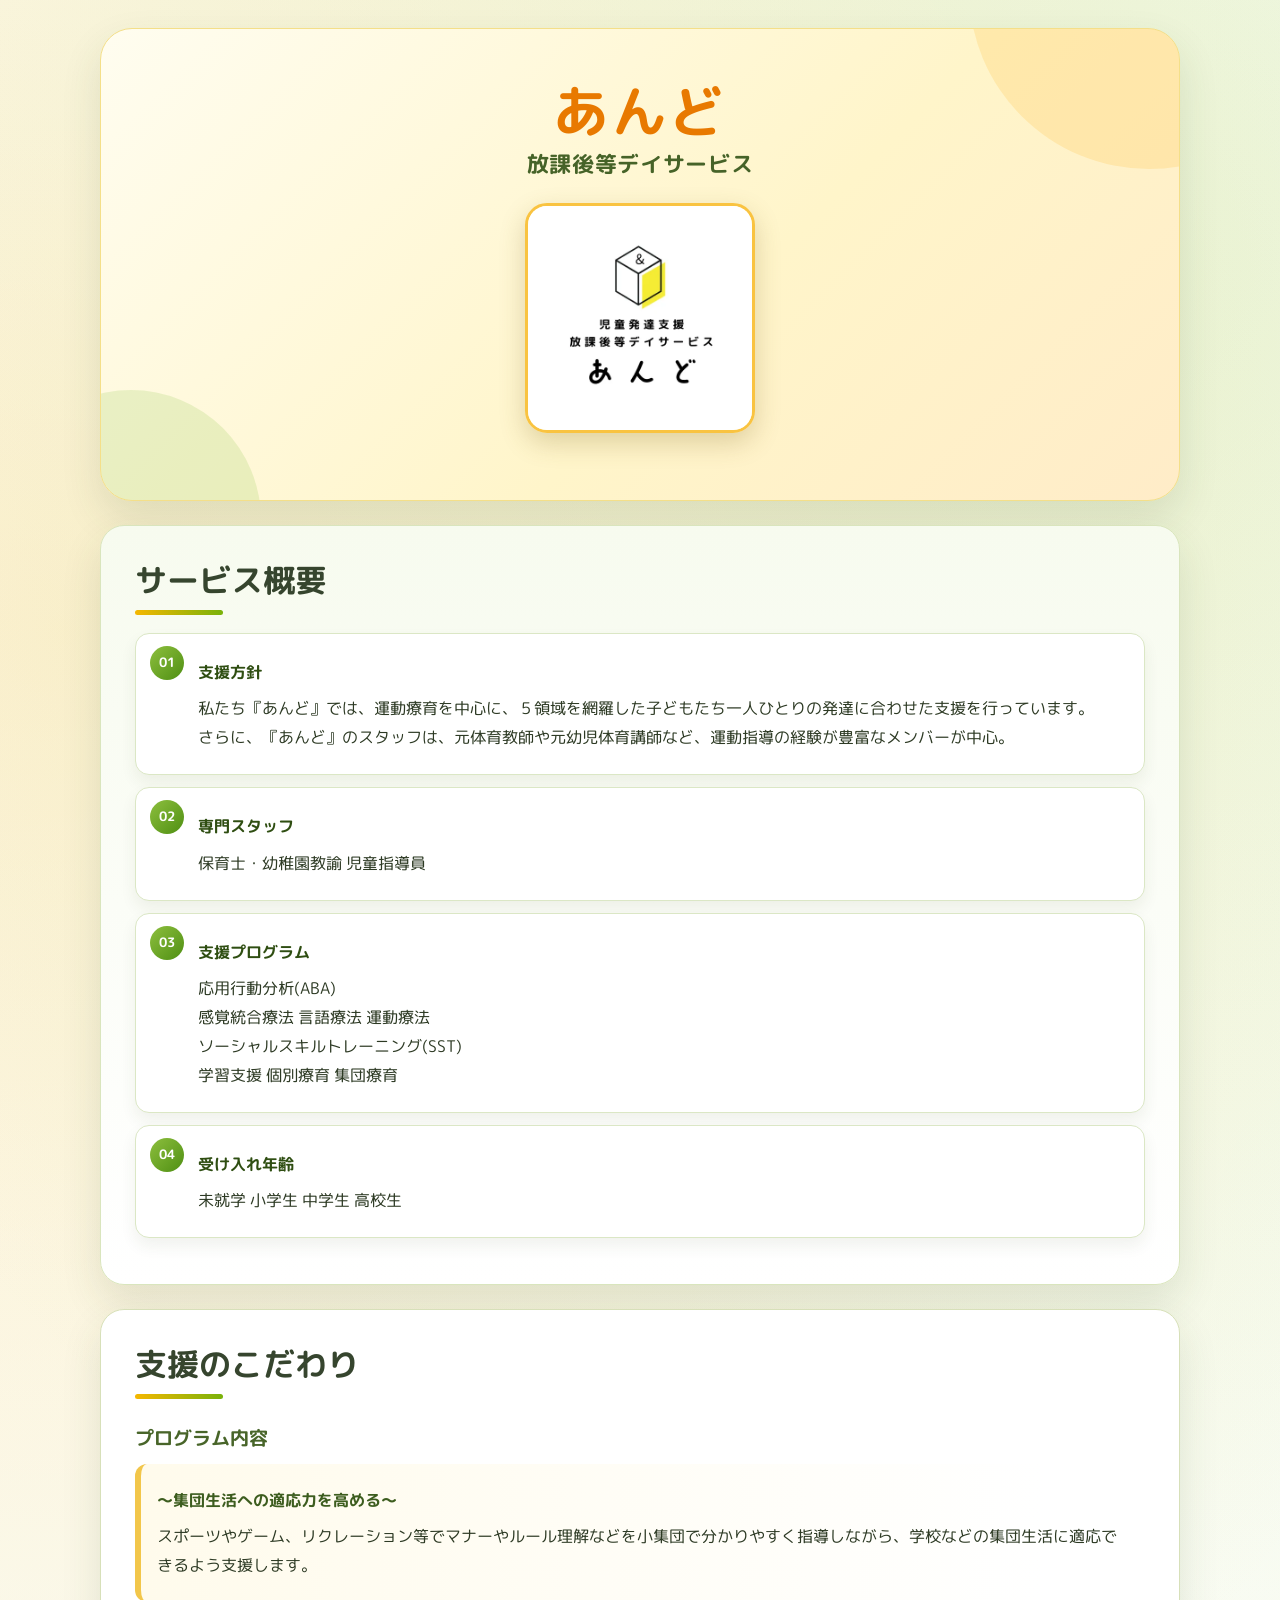
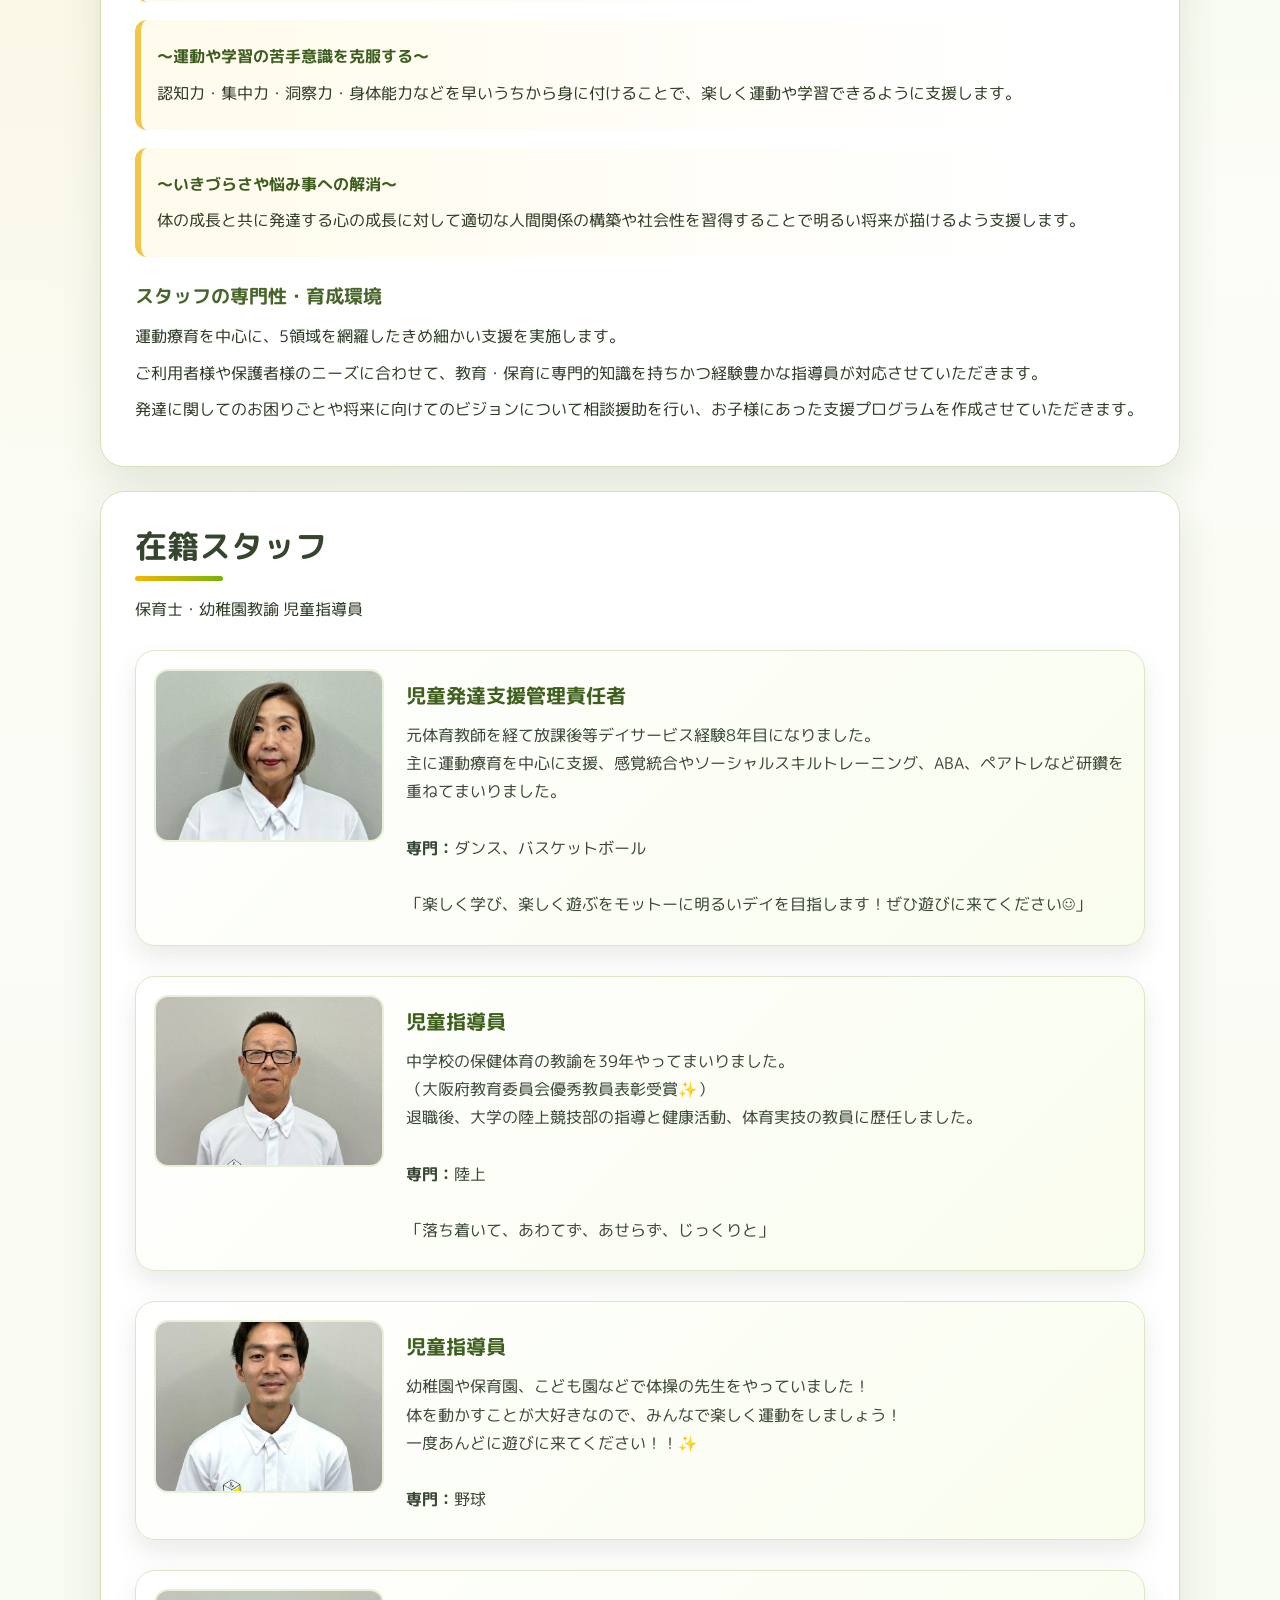
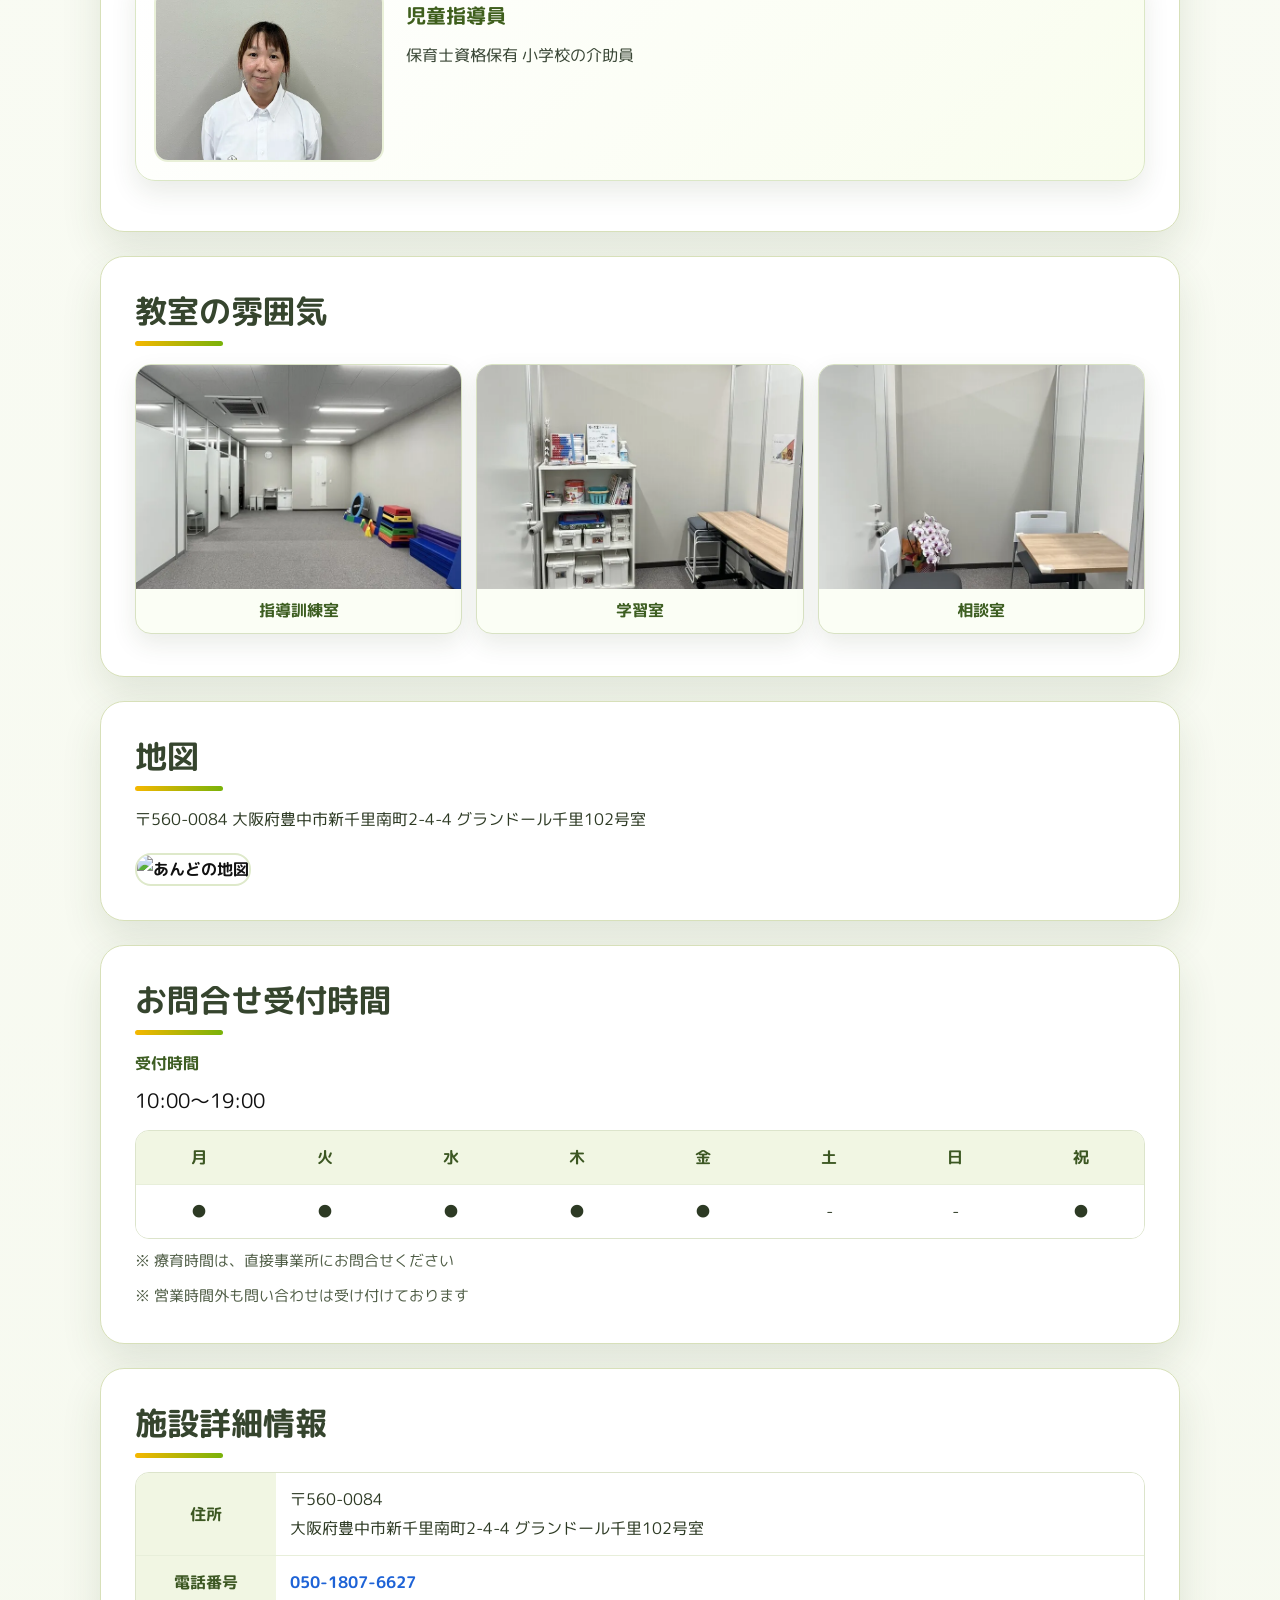
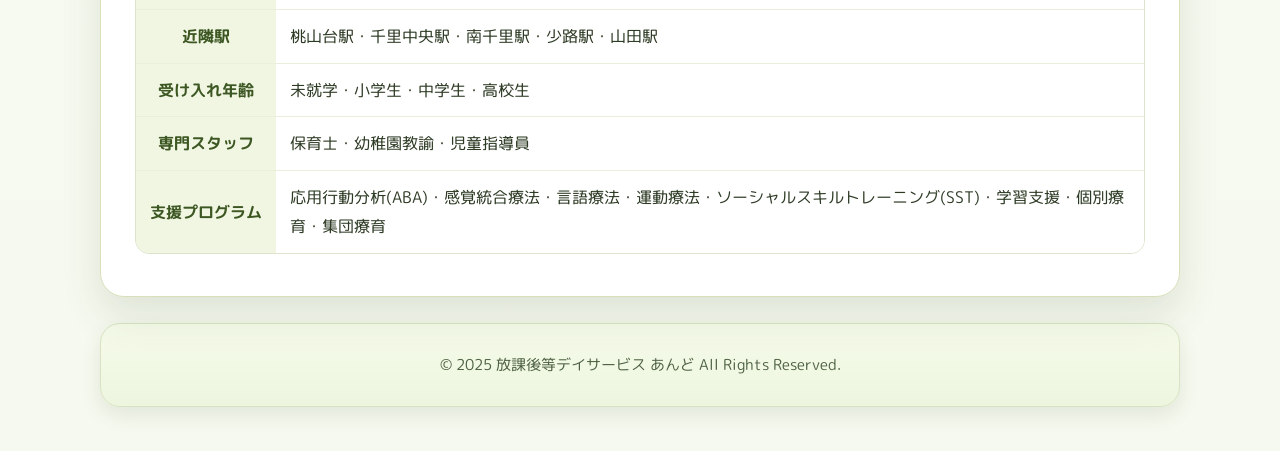
==== commit 7088d68c: "wip" ====
--- a/index.html
+++ b/index.html
@@ -64,8 +64,7 @@
 
   <h3>スタッフの専門性・育成環境</h3>
   <div>運動療育を中心に、5領域を網羅したきめ細かい支援を実施します。</div>
-  <div>ご利用者様や保護者様のニーズに合わせて、教育・保育</div>
-  <div>に専門的知識を持ちかつ経験豊かな指導員が対応させていただきます。</div>
+  <div>ご利用者様や保護者様のニーズに合わせて、教育・保育に専門的知識を持ちかつ経験豊かな指導員が対応させていただきます。</div>
   <div>発達に関してのお困りごとや将来に向けてのビジョンについて相談援助を行い、お子様にあった支援プログラムを作成させていただきます。</div>
 </section>
 
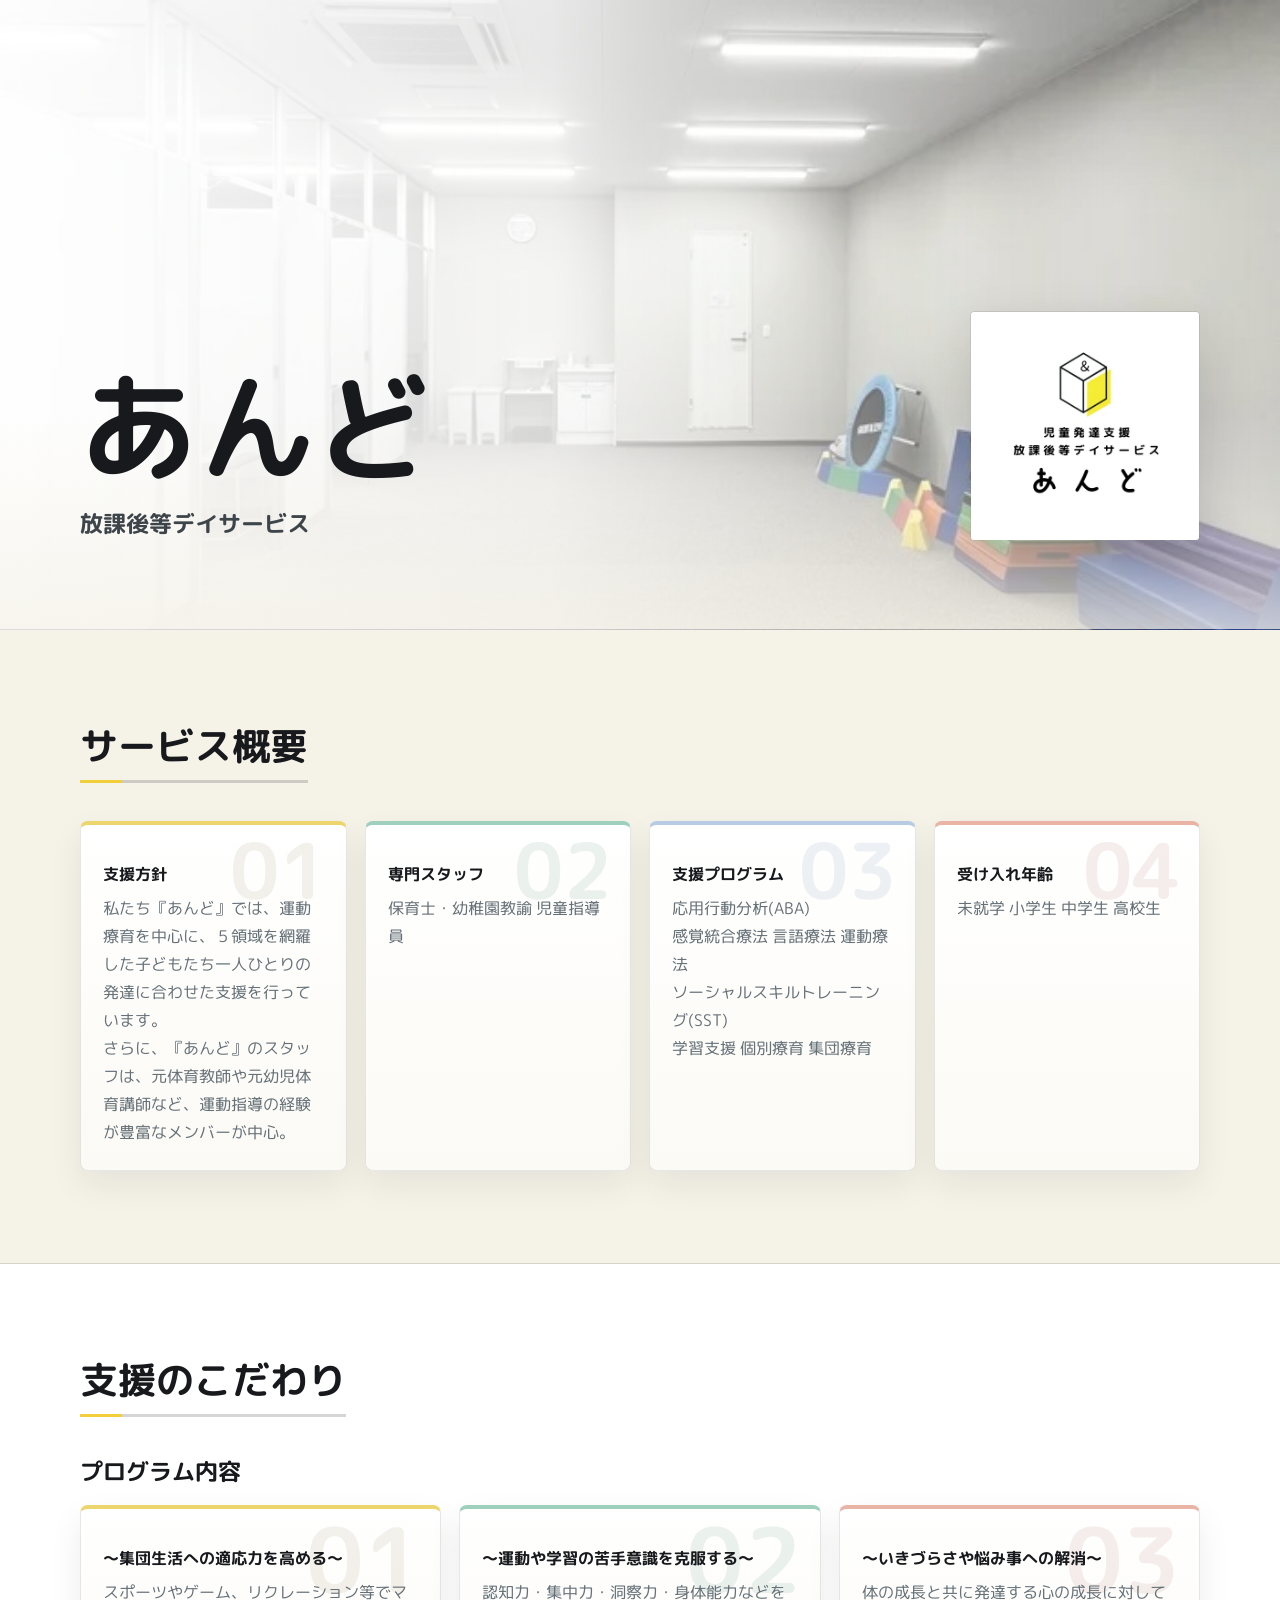
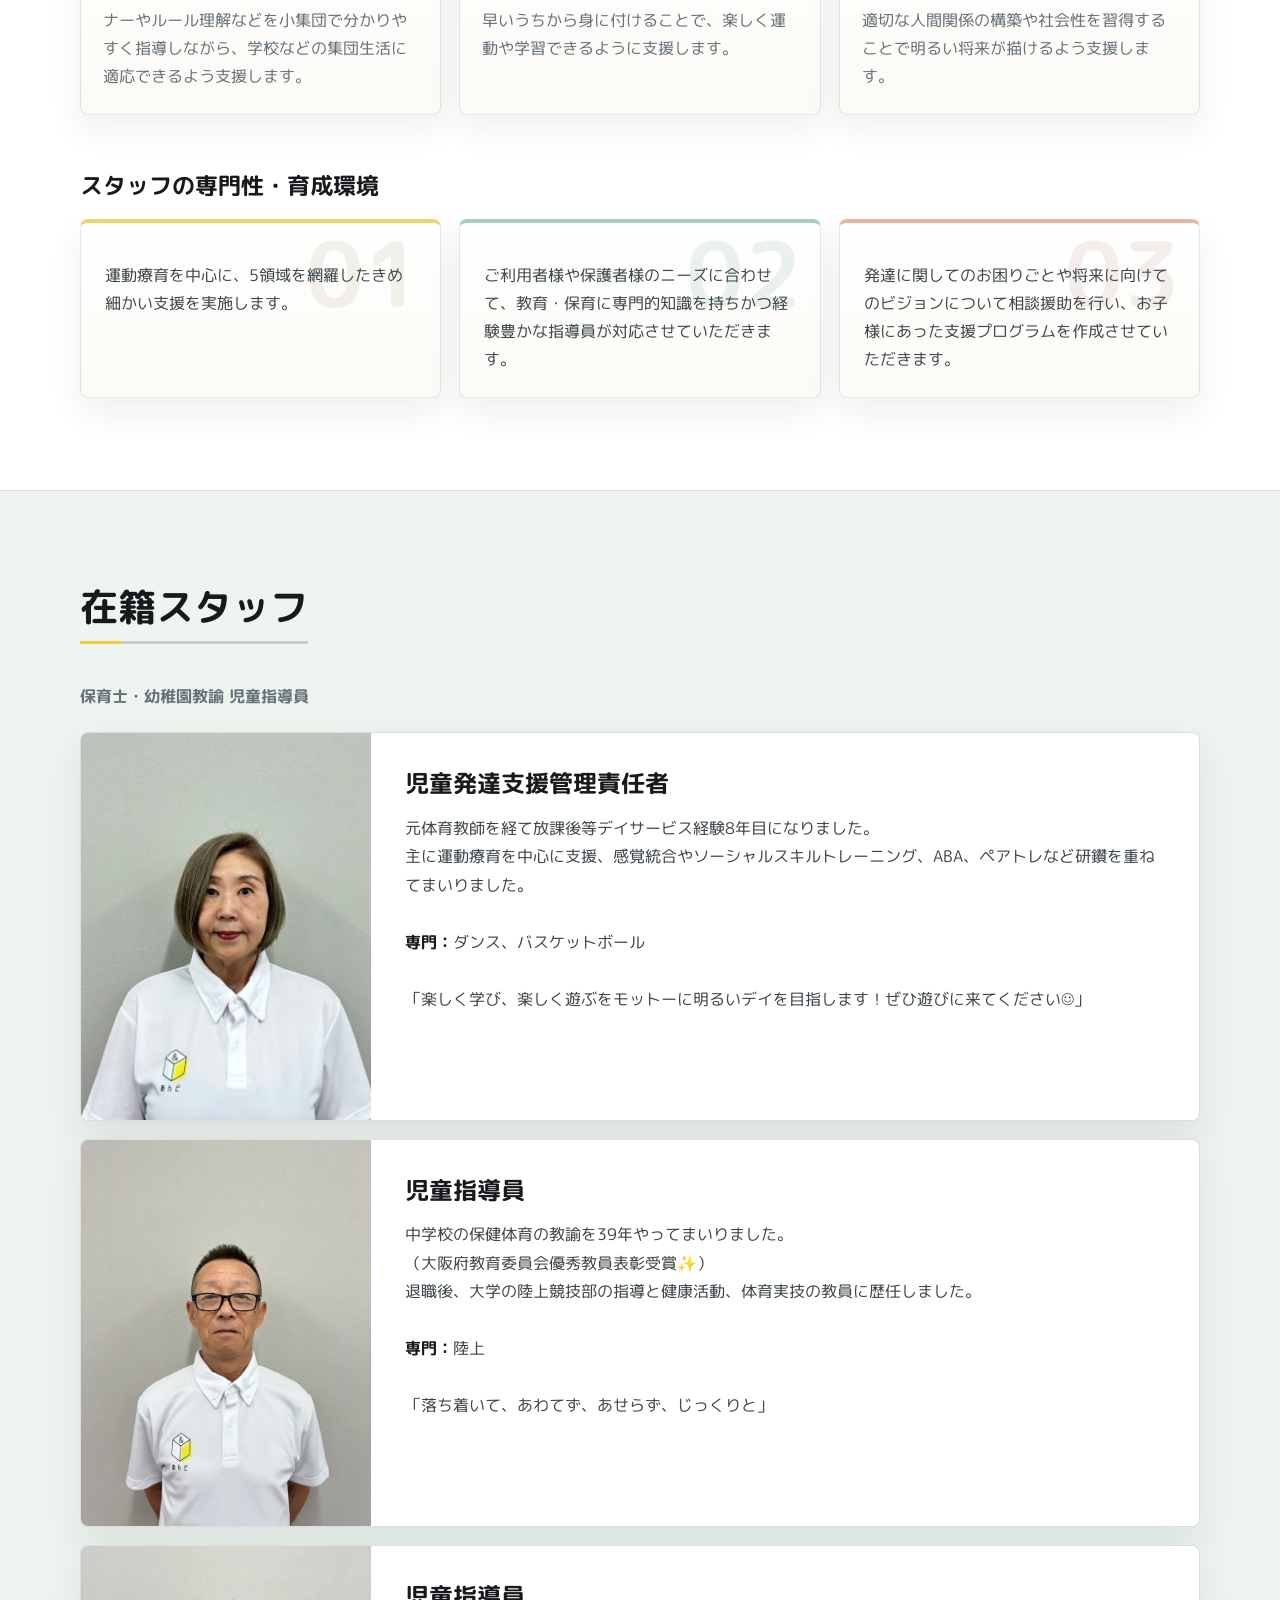
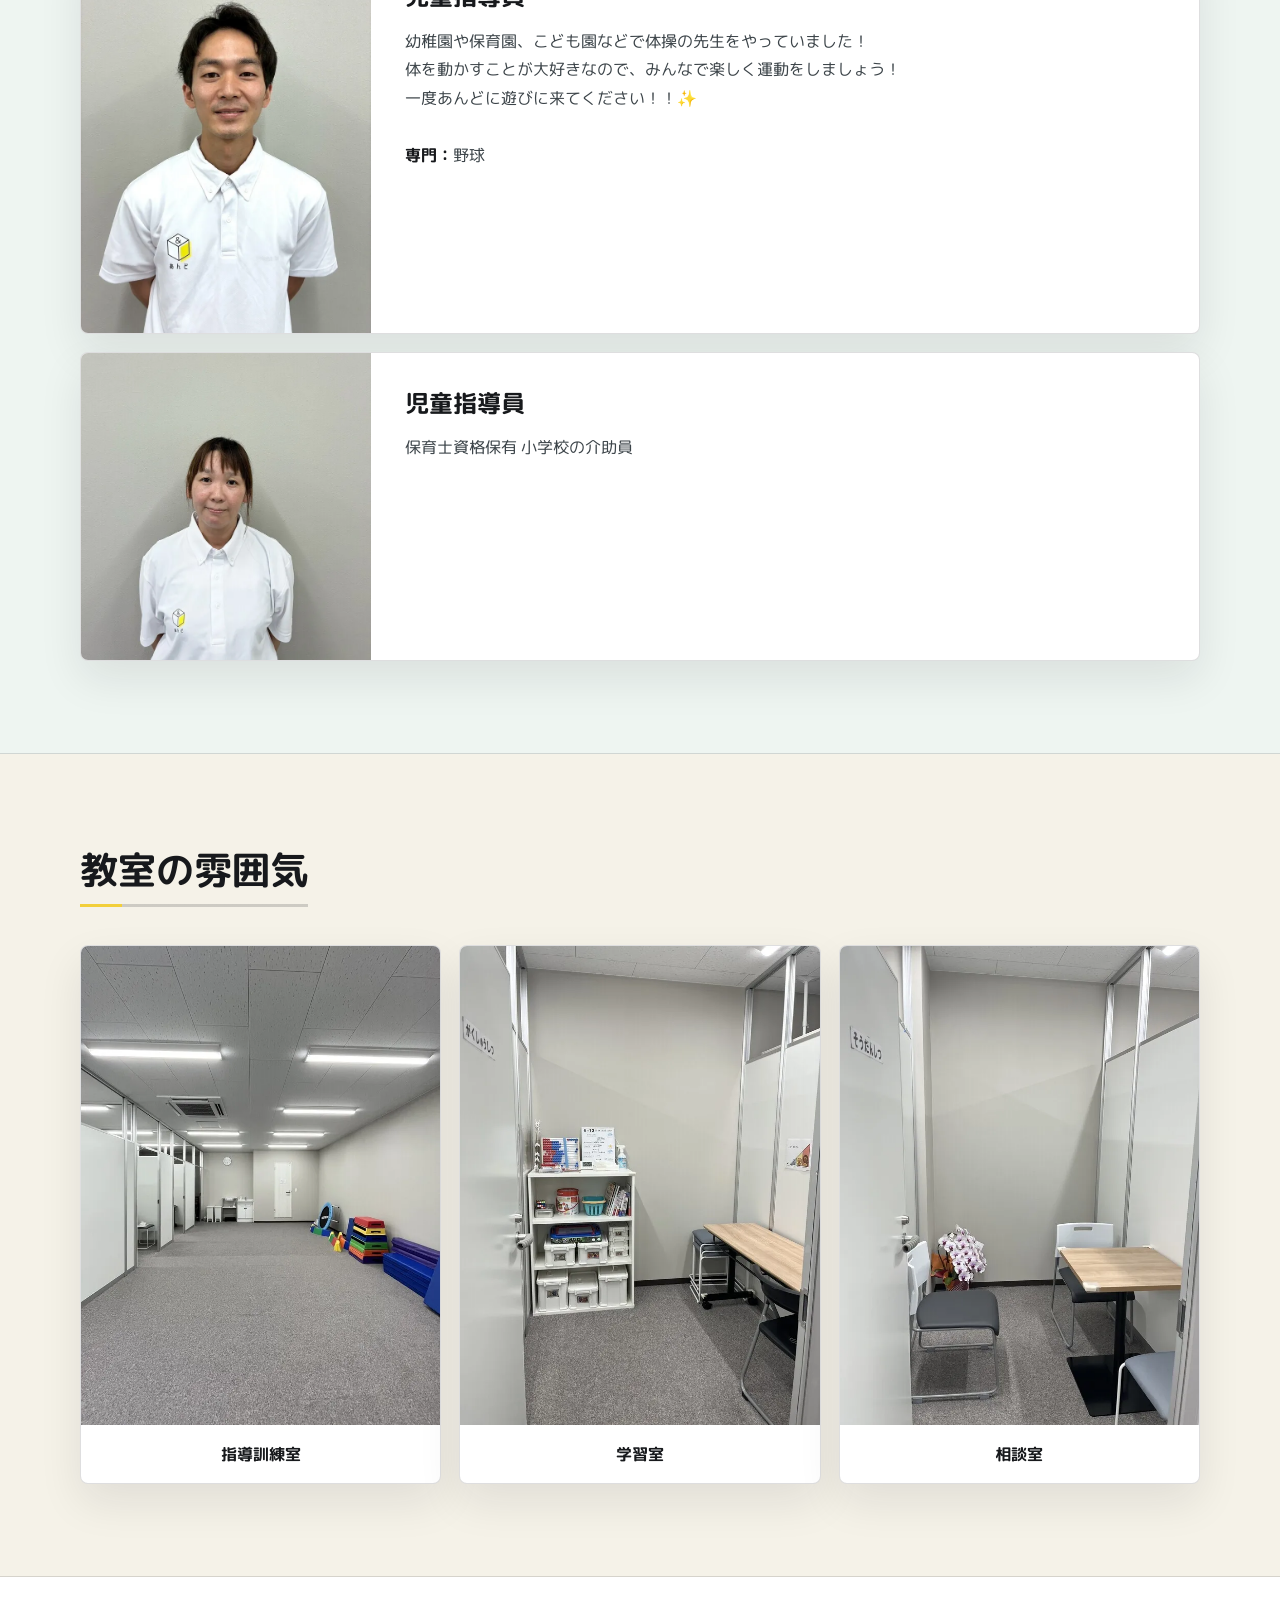
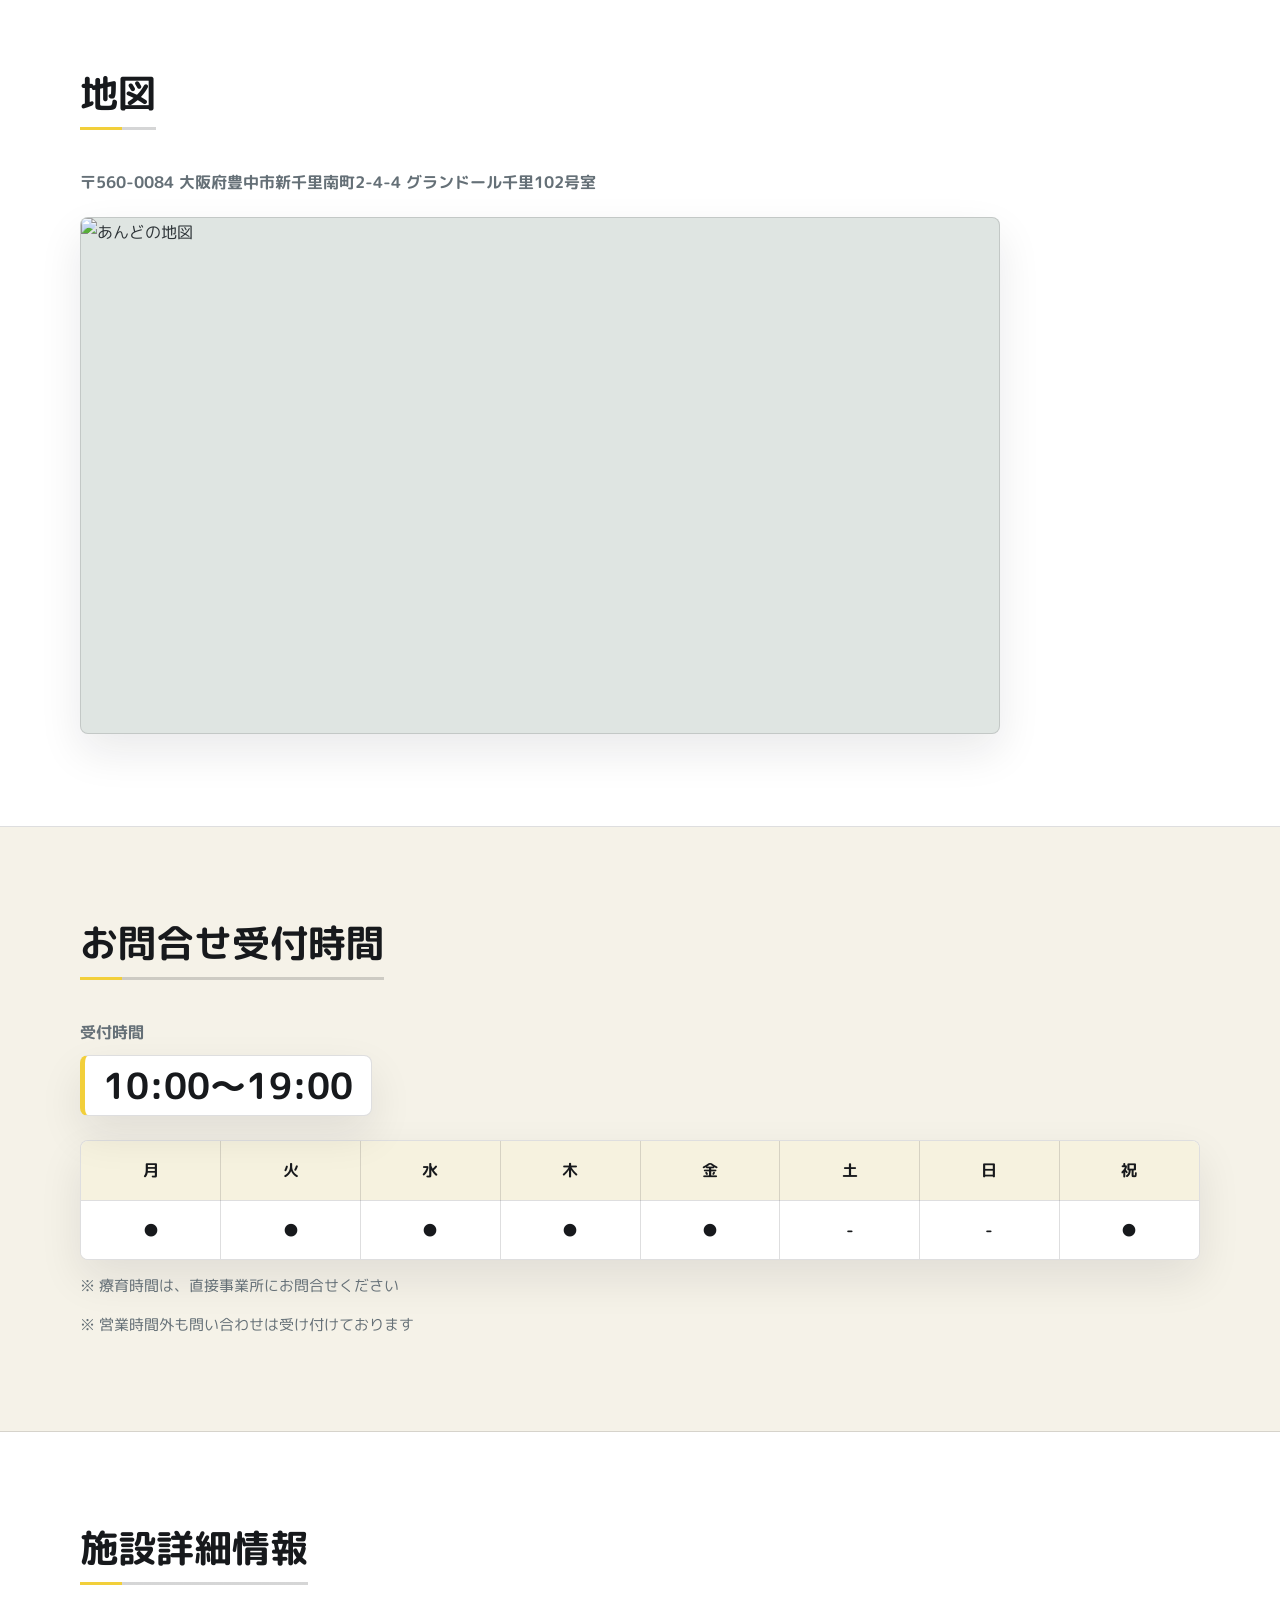
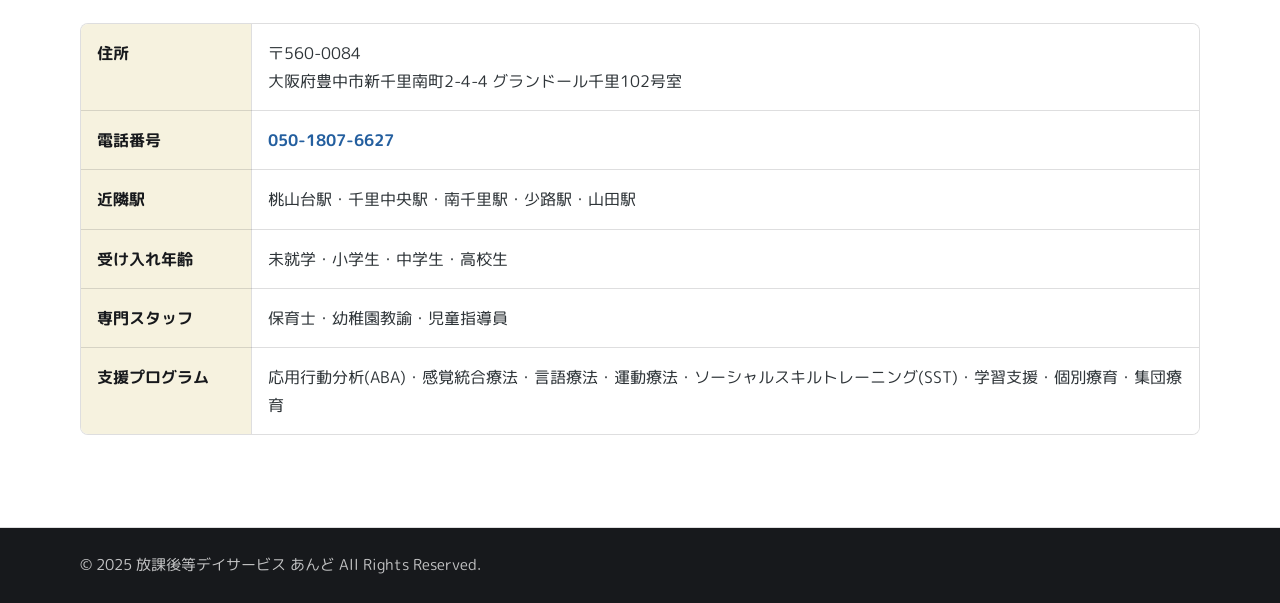
==== commit 4465d6d6: "wip" ====
--- a/index.html
+++ b/index.html
@@ -9,66 +9,75 @@
   <link href="https://fonts.googleapis.com/css2?family=M+PLUS+Rounded+1c:wght@400;700&display=swap" rel="stylesheet">
   <link rel="icon" href="./img/logo.webp" type="image/png">
 </head>
-<body class="container">
-<header>
+<body>
+<header class="site-hero">
   <div class="hero-brand">
-    <h1>あんど<span class="subtitle">放課後等デイサービス</span></h1>
-    <div>
+    <div class="hero-title">
+      <h1>あんど<span class="subtitle">放課後等デイサービス</span></h1>
+    </div>
+    <div class="hero-logo">
       <img src="./img/logo.webp" alt="あんど" class="logo">
     </div>
   </div>
 </header>
 
+<main>
 <section class="service-summary">
   <h2>サービス概要</h2>
 
-  <div class="support_block">
-    <div class="support_title">支援方針</div>
-    <div>私たち『あんど』では、運動療育を中心に、５領域を網羅した子どもたち一人ひとりの発達に合わせた支援を行っています。<br>さらに、『あんど』のスタッフは、元体育教師や元幼児体育講師など、運動指導の経験が豊富なメンバーが中心。</div>
-  </div>
-
-  <div class="support_block">
-    <div class="support_title">専門スタッフ</div>
-    <div>保育士・幼稚園教諭 児童指導員</div>
-  </div>
-
-  <div class="support_block">
-    <div class="support_title">支援プログラム</div>
-    <div>応用行動分析(ABA)<br>感覚統合療法 言語療法 運動療法<br>ソーシャルスキルトレーニング(SST)<br>学習支援 個別療育 集団療育</div>
-  </div>
-
-  <div class="support_block">
-    <div class="support_title">受け入れ年齢</div>
-    <div>未就学 小学生 中学生 高校生</div>
-  </div>
-</section>
-
-<section>
+  <div class="summary-grid">
+    <div class="support_block">
+      <div class="support_title">支援方針</div>
+      <div>私たち『あんど』では、運動療育を中心に、５領域を網羅した子どもたち一人ひとりの発達に合わせた支援を行っています。<br>さらに、『あんど』のスタッフは、元体育教師や元幼児体育講師など、運動指導の経験が豊富なメンバーが中心。</div>
+    </div>
+
+    <div class="support_block">
+      <div class="support_title">専門スタッフ</div>
+      <div>保育士・幼稚園教諭 児童指導員</div>
+    </div>
+
+    <div class="support_block">
+      <div class="support_title">支援プログラム</div>
+      <div>応用行動分析(ABA)<br>感覚統合療法 言語療法 運動療法<br>ソーシャルスキルトレーニング(SST)<br>学習支援 個別療育 集団療育</div>
+    </div>
+
+    <div class="support_block">
+      <div class="support_title">受け入れ年齢</div>
+      <div>未就学 小学生 中学生 高校生</div>
+    </div>
+  </div>
+</section>
+
+<section class="support-focus">
   <h2>支援のこだわり</h2>
   <h3>プログラム内容</h3>
 
-  <div class="support_block">
-    <div class="support_title">～集団生活への適応力を高める～</div>
-    <div>スポーツやゲーム、リクレーション等でマナーやルール理解などを小集団で分かりやすく指導しながら、学校などの集団生活に適応できるよう支援します。</div>
-  </div>
-
-  <div class="support_block">
-    <div class="support_title">～運動や学習の苦手意識を克服する～</div>
-    <div>認知力・集中力・洞察力・身体能力などを早いうちから身に付けることで、楽しく運動や学習できるように支援します。</div>
-  </div>
-
-  <div class="support_block">
-    <div class="support_title">～いきづらさや悩み事への解消～</div>
-    <div>体の成長と共に発達する心の成長に対して適切な人間関係の構築や社会性を習得することで明るい将来が描けるよう支援します。</div>
+  <div class="program-grid">
+    <div class="support_block">
+      <div class="support_title">～集団生活への適応力を高める～</div>
+      <div>スポーツやゲーム、リクレーション等でマナーやルール理解などを小集団で分かりやすく指導しながら、学校などの集団生活に適応できるよう支援します。</div>
+    </div>
+
+    <div class="support_block">
+      <div class="support_title">～運動や学習の苦手意識を克服する～</div>
+      <div>認知力・集中力・洞察力・身体能力などを早いうちから身に付けることで、楽しく運動や学習できるように支援します。</div>
+    </div>
+
+    <div class="support_block">
+      <div class="support_title">～いきづらさや悩み事への解消～</div>
+      <div>体の成長と共に発達する心の成長に対して適切な人間関係の構築や社会性を習得することで明るい将来が描けるよう支援します。</div>
+    </div>
   </div>
 
   <h3>スタッフの専門性・育成環境</h3>
-  <div>運動療育を中心に、5領域を網羅したきめ細かい支援を実施します。</div>
-  <div>ご利用者様や保護者様のニーズに合わせて、教育・保育に専門的知識を持ちかつ経験豊かな指導員が対応させていただきます。</div>
-  <div>発達に関してのお困りごとや将来に向けてのビジョンについて相談援助を行い、お子様にあった支援プログラムを作成させていただきます。</div>
-</section>
-
-<section>
+  <div class="expertise-notes">
+    <div>運動療育を中心に、5領域を網羅したきめ細かい支援を実施します。</div>
+    <div>ご利用者様や保護者様のニーズに合わせて、教育・保育に専門的知識を持ちかつ経験豊かな指導員が対応させていただきます。</div>
+    <div>発達に関してのお困りごとや将来に向けてのビジョンについて相談援助を行い、お子様にあった支援プログラムを作成させていただきます。</div>
+  </div>
+</section>
+
+<section class="staff-section">
   <h2>在籍スタッフ</h2>
   <div>保育士・幼稚園教諭 児童指導員</div>
 
@@ -125,7 +134,7 @@
   </div>
 </section>
 
-<section>
+<section class="rooms-section">
   <h2>教室の雰囲気</h2>
   <div class="room-gallery">
     <figure class="room-card">
@@ -143,7 +152,7 @@
   </div>
 </section>
 
-<section>
+<section class="map-section">
   <h2>地図</h2>
   <p>〒560-0084 大阪府豊中市新千里南町2-4-4 グランドール千里102号室</p>
   <a target="_blank" rel="noopener" href="https://maps.google.com/maps?q=34.7975199%2C135.4946662">
@@ -197,6 +206,8 @@
   </div>
 </section>
 
+</main>
+
 <footer class="site-footer">
   <div class="footer-container">
     <p>© 2025 放課後等デイサービス あんど All Rights Reserved.</p>
--- a/css/index.css
+++ b/css/index.css
@@ -1,416 +1,577 @@
 :root {
-  --bg-main: #f6f9ef;
-  --bg-card: #ffffff;
-  --bg-soft: #fff8d8;
-  --line: #d7e0b9;
-  --text: #2d3a24;
-  --text-soft: #586451;
-  --primary: #ff8a00;
-  --secondary: #4b8f00;
-  --shadow: 0 18px 40px rgba(51, 73, 34, 0.12);
-  --radius-lg: 24px;
-  --radius-md: 18px;
+  --ink: #17191c;
+  --text: #2e3438;
+  --muted: #657077;
+  --paper: #ffffff;
+  --soft: #f5f2e8;
+  --soft-green: #eef5f1;
+  --line: rgba(23, 25, 28, 0.14);
+  --yellow: #f2cf3a;
+  --green: #1f7a62;
+  --blue: #245f9f;
+  --coral: #d8694f;
+  --shadow: 0 18px 44px rgba(23, 25, 28, 0.09);
+  --content: 1120px;
+  --radius: 8px;
 }
 
 * {
   box-sizing: border-box;
 }
 
+html {
+  background: var(--paper);
+  scroll-behavior: smooth;
+}
+
 body {
-  font-family: 'M PLUS Rounded 1c', sans-serif;
   margin: 0;
+  color: var(--text);
+  background: var(--paper);
+  font-family: "M PLUS Rounded 1c", "Hiragino Sans", "Yu Gothic", Meiryo, sans-serif;
   line-height: 1.8;
-  color: var(--text);
+  text-rendering: optimizeLegibility;
+}
+
+img {
+  display: block;
+  max-width: 100%;
+}
+
+a {
+  color: inherit;
+  text-decoration: none;
+}
+
+a:hover {
+  color: var(--green);
+}
+
+a[href^="tel:"] {
+  color: var(--blue);
+  font-weight: 700;
+}
+
+.site-hero {
+  position: relative;
+  min-height: min(70vh, 660px);
+  display: flex;
+  align-items: flex-end;
+  overflow: hidden;
+  padding: clamp(34px, 5vw, 70px) max(22px, calc((100vw - var(--content)) / 2)) clamp(42px, 7vw, 88px);
+  border-bottom: 1px solid var(--line);
   background:
-    radial-gradient(circle at 5% 12%, rgba(255, 207, 107, 0.28), transparent 32%),
-    radial-gradient(circle at 88% 5%, rgba(151, 208, 87, 0.2), transparent 30%),
-    linear-gradient(180deg, #fdfef9 0%, var(--bg-main) 100%);
-}
-
-.container {
-  max-width: 1080px;
-  width: min(1080px, calc(100% - 40px));
-  margin: 28px auto 44px;
-}
-
-header {
-  position: relative;
-  background: linear-gradient(135deg, #fffdf0 0%, #fff5ca 58%, #ffecc8 100%);
-  border: 1px solid #f4df89;
-  border-radius: calc(var(--radius-lg) + 8px);
-  padding: clamp(24px, 3.5vw, 42px);
-  text-align: center;
-  box-shadow: var(--shadow);
-  overflow: hidden;
-}
-
-header::before,
-header::after {
+    linear-gradient(90deg, rgba(255, 255, 255, 0.98) 0%, rgba(255, 255, 255, 0.83) 43%, rgba(255, 255, 255, 0.38) 72%, rgba(255, 255, 255, 0.12) 100%),
+    url("../img/rooms/guidanceTrainingRoom.webp") center / cover no-repeat;
+}
+
+.site-hero::after {
   content: "";
   position: absolute;
-  border-radius: 999px;
+  inset: auto 0 0;
+  height: 34%;
   pointer-events: none;
-}
-
-header::before {
-  width: 360px;
-  height: 360px;
-  top: -220px;
-  right: -150px;
-  background: rgba(255, 176, 30, 0.18);
-}
-
-header::after {
-  width: 260px;
-  height: 260px;
-  bottom: -150px;
-  left: -100px;
-  background: rgba(125, 190, 57, 0.17);
-}
-
-header > * {
+  background: linear-gradient(180deg, rgba(255, 255, 255, 0) 0%, rgba(245, 242, 232, 0.74) 100%);
+}
+
+.hero-brand {
   position: relative;
   z-index: 1;
-}
-
-header h1 {
+  width: 100%;
+  max-width: var(--content);
+  display: grid;
+  grid-template-columns: minmax(0, 1fr) auto;
+  gap: clamp(20px, 5vw, 64px);
+  align-items: end;
+}
+
+.hero-title h1 {
   margin: 0;
-  color: #e87900;
-  letter-spacing: 0.04em;
-  font-size: clamp(2rem, 4.4vw, 3.5rem);
-  line-height: 1.15;
-}
-
-header h1 .subtitle {
+  color: var(--ink);
+  font-size: clamp(3.8rem, 10vw, 7.4rem);
+  font-weight: 700;
+  line-height: 0.96;
+  letter-spacing: 0;
+}
+
+.hero-title .subtitle {
   display: block;
-  margin-top: 8px;
-  font-size: clamp(1rem, 2.1vw, 1.38rem);
-  font-weight: 700;
-  color: #466328;
-  letter-spacing: 0.03em;
-}
-
-header .logo {
-  width: min(230px, 62vw);
-  margin: 18px auto 8px;
-  border-radius: 22px;
-  border: 3px solid #f9c341;
-  box-shadow: 0 10px 26px rgba(120, 97, 24, 0.24);
-}
-
-.feature-cards {
-  display: grid;
-  gap: 14px;
-  grid-template-columns: repeat(3, minmax(0, 1fr));
-  margin: 24px 0 16px;
-}
-
-.hero-overview {
+  margin-top: clamp(14px, 2vw, 24px);
+  color: #3e454a;
+  font-size: clamp(1rem, 2.1vw, 1.45rem);
+  font-weight: 700;
+  letter-spacing: 0;
+  line-height: 1.45;
+}
+
+.hero-logo {
+  width: clamp(150px, 18vw, 230px);
+}
+
+.logo {
+  width: 100%;
+  height: auto;
+  border: 1px solid rgba(23, 25, 28, 0.12);
+  border-radius: 4px;
+  box-shadow: 0 24px 52px rgba(23, 25, 28, 0.18);
+}
+
+main {
+  background: var(--paper);
+}
+
+section,
+.site-footer {
+  padding: clamp(54px, 8vw, 92px) max(22px, calc((100vw - var(--content)) / 2));
+}
+
+section {
+  border-bottom: 1px solid var(--line);
+  background: var(--paper);
+}
+
+.service-summary,
+.rooms-section {
+  background: var(--soft);
+}
+
+.staff-section {
+  background: var(--soft-green);
+}
+
+.contact-hours {
+  color: var(--text);
+  background: var(--soft);
+}
+
+h2,
+h3,
+p,
+figure,
+table {
   margin-top: 0;
 }
 
-.hero-overview-title {
-  margin: 0 0 10px;
-  font-size: 1.12rem;
-  color: #3d5d22;
-  text-align: left;
-}
-
-.hero-overview-title::after {
-  content: "";
+h2 {
+  position: relative;
   display: block;
-  width: 64px;
-  height: 4px;
-  margin-top: 8px;
-  border-radius: 999px;
-  background: linear-gradient(90deg, #f5b700 0%, #79b20a 100%);
-}
-
-.feature-card {
-  background: var(--bg-card);
-  border: 1px solid #efe7b9;
-  border-radius: var(--radius-md);
-  padding: 18px 16px;
-  box-shadow: 0 10px 20px rgba(94, 103, 69, 0.1);
-  transition: transform 0.35s ease, box-shadow 0.35s ease;
-}
-
-.feature-card:hover {
-  transform: translateY(-3px);
-  box-shadow: 0 16px 30px rgba(94, 103, 69, 0.15);
-}
-
-.feature-card h3 {
-  margin: 0 0 8px;
-  font-size: 1.02rem;
-  color: #3f5f1d;
-}
-
-.feature-card p {
-  margin: 0;
-  color: var(--text-soft);
-  font-weight: 700;
-  font-size: 0.97rem;
-  line-height: 1.65;
-}
-
-.concept-card {
-  max-width: 860px;
-  margin: 0 auto;
-  text-align: center;
-  border-color: #f0da8b;
-  background: linear-gradient(120deg, #fffef7, #fff9e3);
-}
-
-section {
-  background: var(--bg-card);
-  border: 1px solid var(--line);
-  border-radius: var(--radius-lg);
-  padding: clamp(22px, 3vw, 34px);
-  box-shadow: var(--shadow);
-  margin-top: 24px;
-  animation: sectionRise 0.7s ease both;
-}
-
-section:nth-of-type(2) {
-  animation-delay: 0.04s;
-}
-
-section:nth-of-type(3) {
-  animation-delay: 0.08s;
-}
-
-section:nth-of-type(4) {
-  animation-delay: 0.12s;
-}
-
-section:nth-of-type(5) {
-  animation-delay: 0.16s;
-}
-
-section:nth-of-type(6) {
-  animation-delay: 0.2s;
-}
-
-h2 {
-  margin: 0 0 14px;
-  font-size: clamp(1.45rem, 2.6vw, 2rem);
-  color: #36452e;
+  width: fit-content;
+  max-width: 100%;
+  margin-bottom: clamp(24px, 4vw, 38px);
+  color: var(--ink);
+  font-size: clamp(1.85rem, 3vw, 2.65rem);
   line-height: 1.25;
+  letter-spacing: 0;
 }
 
 h2::after {
   content: "";
   display: block;
-  width: 88px;
-  height: 5px;
-  border-radius: 999px;
+  width: 100%;
+  height: 3px;
   margin-top: 10px;
-  background: linear-gradient(90deg, #f5b700 0%, #79b20a 100%);
+  background: linear-gradient(90deg, var(--yellow) 0 42px, rgba(23, 25, 28, 0.18) 42px 100%);
 }
 
 h3 {
-  margin: 22px 0 8px;
-  font-size: 1.2rem;
-  color: #486529;
+  margin-bottom: 16px;
+  color: var(--ink);
+  font-size: clamp(1.15rem, 2vw, 1.45rem);
+  line-height: 1.45;
+  letter-spacing: 0;
 }
 
 p,
-div {
-  margin: 8px 0;
+section > div,
+.support_block > div,
+figcaption,
+td,
+th {
+  letter-spacing: 0;
+}
+
+p,
+section > div,
+.support_block > div,
+figcaption {
   font-size: 1rem;
-  color: var(--text);
+}
+
+.summary-grid,
+.program-grid {
+  display: grid;
+  gap: 18px;
+}
+
+.summary-grid {
+  counter-reset: summary-item;
+  grid-template-columns: repeat(4, minmax(0, 1fr));
 }
 
 .support_block {
-  margin-bottom: 18px;
-  padding: 14px 16px;
-  border-left: 6px solid #f2c64a;
-  background: linear-gradient(90deg, #fffbec 0%, #fff 90%);
-  border-radius: 12px;
-}
-
-.support_title {
-  color: #3d5d1f;
-  font-weight: 700;
-}
-
-.service-summary {
-  background:
-    linear-gradient(180deg, #f7fbef 0%, #ffffff 100%);
-  border-color: #d9e5bd;
-}
-
-.service-summary h2 {
-  margin-bottom: 18px;
-}
-
-.service-summary {
-  counter-reset: summary-item;
-}
-
-.service-summary .support_block {
+  border: 1px solid var(--line);
+  border-radius: var(--radius);
+  background: var(--paper);
+}
+
+.summary-grid .support_block {
   counter-increment: summary-item;
-  --badge-top: 12px;
-  --badge-left: 14px;
-  --badge-size: 34px;
   position: relative;
-  margin-bottom: 12px;
-  padding: 16px 16px 14px 62px;
-  border-left: 0;
-  border: 1px solid #dbe7c5;
-  background: #ffffff;
-  border-radius: 14px;
-  box-shadow: 0 8px 16px rgba(54, 76, 32, 0.07);
-}
-
-.service-summary .support_block::before {
-  content: "";
-  position: absolute;
-  top: var(--badge-top);
-  left: var(--badge-left);
-  width: var(--badge-size);
-  height: var(--badge-size);
-  border-radius: 999px;
-  background: linear-gradient(135deg, #8dbf3e 0%, #4f8f13 100%);
-}
-
-.service-summary .support_block::after {
+  isolation: isolate;
+  overflow: hidden;
+  min-height: 100%;
+  padding: 38px 22px 24px;
+  border-color: rgba(23, 25, 28, 0.1);
+  border-top: 4px solid #edd56e;
+  background: linear-gradient(180deg, #ffffff 0%, #fbfaf5 100%);
+  box-shadow: 0 14px 34px rgba(23, 25, 28, 0.07);
+}
+
+.summary-grid .support_block::before {
   content: "0" counter(summary-item);
   position: absolute;
-  top: calc(var(--badge-top) + (var(--badge-size) / 2));
-  left: calc(var(--badge-left) + (var(--badge-size) / 2));
-  color: #fff;
-  transform: translate(-50%, -50%);
-  text-align: center;
-  line-height: 1;
-  font-size: 0.82rem;
-  font-weight: 700;
-  letter-spacing: 0;
-  font-variant-numeric: tabular-nums;
+  top: 14px;
+  right: 18px;
+  z-index: -1;
+  color: rgba(135, 116, 72, 0.1);
+  font-size: clamp(4rem, 6vw, 5.7rem);
+  font-weight: 700;
+  line-height: 0.82;
   pointer-events: none;
 }
 
-.service-summary .support_title {
-  margin-bottom: 4px;
-  color: #2f4e12;
-  font-size: 1rem;
+.summary-grid .support_block:nth-child(2) {
+  border-top-color: #9fcfbd;
+}
+
+.summary-grid .support_block:nth-child(2)::before {
+  color: rgba(73, 134, 112, 0.11);
+}
+
+.summary-grid .support_block:nth-child(3) {
+  border-top-color: #b7cbe4;
+}
+
+.summary-grid .support_block:nth-child(3)::before {
+  color: rgba(78, 113, 155, 0.1);
+}
+
+.summary-grid .support_block:nth-child(4) {
+  border-top-color: #e9b3a6;
+}
+
+.summary-grid .support_block:nth-child(4)::before {
+  color: rgba(168, 100, 87, 0.11);
+}
+
+.support_title {
+  position: relative;
+  z-index: 1;
+  margin-bottom: 8px;
+  color: var(--ink);
+  font-size: 1.08rem;
+  font-weight: 700;
+  line-height: 1.45;
+}
+
+.support_block > div:not(.support_title) {
+  position: relative;
+  z-index: 1;
+  color: var(--muted);
+  line-height: 1.75;
+}
+
+.program-grid {
+  counter-reset: program-item;
+  grid-template-columns: repeat(3, minmax(0, 1fr));
+  margin-bottom: clamp(34px, 5vw, 54px);
+}
+
+.program-grid .support_block {
+  counter-increment: program-item;
+  position: relative;
+  isolation: isolate;
+  overflow: hidden;
+  min-height: 100%;
+  padding: 38px 22px 24px;
+  border-color: rgba(23, 25, 28, 0.1);
+  border-top: 4px solid #edd56e;
+  background: linear-gradient(180deg, #ffffff 0%, #fbfaf5 100%);
+  box-shadow: 0 14px 34px rgba(23, 25, 28, 0.07);
+}
+
+.program-grid .support_block::before {
+  content: "0" counter(program-item);
+  position: absolute;
+  top: 14px;
+  right: 18px;
+  z-index: -1;
+  color: rgba(135, 116, 72, 0.1);
+  font-size: clamp(4.4rem, 7vw, 6.4rem);
+  font-weight: 700;
+  line-height: 0.82;
+  pointer-events: none;
+}
+
+.program-grid .support_block:nth-child(2) {
+  border-top-color: #9fcfbd;
+}
+
+.program-grid .support_block:nth-child(2)::before {
+  color: rgba(73, 134, 112, 0.11);
+}
+
+.program-grid .support_block:nth-child(3) {
+  border-top-color: #e9b3a6;
+}
+
+.program-grid .support_block:nth-child(3)::before {
+  color: rgba(168, 100, 87, 0.11);
+}
+
+.expertise-notes {
+  counter-reset: expertise-item;
+  display: grid;
+  grid-template-columns: repeat(3, minmax(0, 1fr));
+  gap: 18px;
+  border: 0;
+  background: transparent;
+}
+
+.expertise-notes > div {
+  counter-increment: expertise-item;
+  position: relative;
+  isolation: isolate;
+  overflow: hidden;
+  min-height: 100%;
+  padding: 38px 24px 24px;
+  color: #3d474b;
+  background: linear-gradient(180deg, #ffffff 0%, #fbfaf5 100%);
+  border: 1px solid rgba(23, 25, 28, 0.1);
+  border-top: 4px solid #edd56e;
+  border-radius: var(--radius);
+  box-shadow: 0 14px 34px rgba(23, 25, 28, 0.07);
+  line-height: 1.75;
+}
+
+.expertise-notes > div::before {
+  content: "0" counter(expertise-item);
+  position: absolute;
+  top: 14px;
+  right: 18px;
+  z-index: -1;
+  color: rgba(135, 116, 72, 0.1);
+  font-size: clamp(4.4rem, 7vw, 6.4rem);
+  font-weight: 700;
+  line-height: 0.82;
+  pointer-events: none;
+}
+
+.expertise-notes > div:nth-child(2) {
+  border-top-color: #9fcfbd;
+}
+
+.expertise-notes > div:nth-child(2)::before {
+  color: rgba(73, 134, 112, 0.11);
+}
+
+.expertise-notes > div:nth-child(3) {
+  border-top-color: #e9b3a6;
+}
+
+.expertise-notes > div:nth-child(3)::before {
+  color: rgba(168, 100, 87, 0.11);
+}
+
+.staff-section > div:first-of-type {
+  max-width: 760px;
+  margin-bottom: 22px;
+  color: var(--muted);
+  font-weight: 700;
 }
 
 .staff-intro {
   display: grid;
-  gap: 14px;
-  margin-top: 18px;
+  gap: 18px;
 }
 
 .staff-card {
   display: grid;
-  grid-template-columns: 230px minmax(0, 1fr);
-  gap: 22px;
-  background: linear-gradient(135deg, #fff 0%, #f9fdee 100%);
-  border: 1px solid #dbe7c6;
-  border-radius: 20px;
-  padding: 18px;
-  box-shadow: 0 12px 26px rgba(52, 73, 31, 0.1);
+  grid-template-columns: minmax(220px, 290px) minmax(0, 1fr);
+  overflow: hidden;
+  border: 1px solid var(--line);
+  border-radius: var(--radius);
+  background: var(--paper);
+  box-shadow: var(--shadow);
 }
 
 .staff-card img {
   width: 100%;
-  aspect-ratio: 4 / 3;
+  height: 100%;
+  min-height: 292px;
   object-fit: cover;
-  border-radius: 14px;
-  border: 2px solid #e9f0d8;
-  margin: 0;
+  object-position: center 22%;
+}
+
+.staff-info {
+  padding: clamp(22px, 3vw, 34px);
 }
 
 .staff-info h3 {
-  margin-top: 0;
-  margin-bottom: 8px;
-  font-size: 1.25rem;
-  color: #3f5f1d;
+  margin-bottom: 12px;
+  color: var(--ink);
+  font-size: clamp(1.2rem, 2vw, 1.48rem);
 }
 
 .staff-info p {
-  margin: 0;
-  color: #394635;
-  font-size: 0.98rem;
-}
-
-.facility-section-renewal__google-map {
-  width: 100%;
-  border-radius: 16px;
-  border: 2px solid #dee9ca;
-  margin-top: 12px;
+  margin-bottom: 0;
+  color: #3c4449;
+  line-height: 1.78;
+}
+
+.staff-info strong {
+  color: var(--ink);
 }
 
 .room-gallery {
   display: grid;
   grid-template-columns: repeat(3, minmax(0, 1fr));
-  gap: 14px;
-  margin-top: 18px;
+  gap: 18px;
 }
 
 .room-card {
+  overflow: hidden;
   margin: 0;
-  border-radius: 16px;
-  overflow: hidden;
-  border: 1px solid #d8e2c3;
-  background: #fbfef5;
-  box-shadow: 0 10px 24px rgba(48, 64, 34, 0.1);
+  border: 1px solid var(--line);
+  border-radius: var(--radius);
+  background: var(--paper);
+  box-shadow: var(--shadow);
 }
 
 .room-card img {
-  display: block;
   width: 100%;
-  aspect-ratio: 16 / 11;
+  aspect-ratio: 3 / 4;
   object-fit: cover;
-  margin: 0;
-  border-radius: 0;
 }
 
 .room-card figcaption {
-  min-height: 44px;
-  padding: 8px 12px;
   display: flex;
+  min-height: 58px;
   align-items: center;
   justify-content: center;
-  font-weight: 700;
-  color: #3d5e21;
+  padding: 12px 14px;
+  color: var(--ink);
+  font-weight: 700;
   text-align: center;
-  line-height: 1.35;
-}
-
-.slider-dots {
-  display: none;
-}
-
-.slider-dot {
-  appearance: none;
-  border: 0;
-  border-radius: 999px;
-  width: 8px;
-  height: 8px;
-  padding: 0;
-  background: #c5d3aa;
-}
-
-.slider-dot.is-active {
-  background: #5f8f1c;
+  line-height: 1.4;
+}
+
+.map-section p {
+  max-width: 760px;
+  margin-bottom: 20px;
+  color: var(--muted);
+  font-weight: 700;
+}
+
+.map-section a {
+  display: block;
+  max-width: 920px;
+}
+
+.facility-section-renewal__google-map {
+  width: 100%;
+  aspect-ratio: 16 / 9;
+  object-fit: cover;
+  border: 1px solid var(--line);
+  border-radius: var(--radius);
+  background: #dfe5e2;
+  box-shadow: var(--shadow);
 }
 
 .hours-title {
-  margin-top: 2px;
+  margin-bottom: 8px;
+  color: var(--muted);
+  font-weight: 700;
+}
+
+.hours-time {
+  display: inline-flex;
+  align-items: center;
+  min-height: 58px;
+  margin-bottom: 24px;
+  padding: 8px 18px;
+  color: var(--ink);
+  background: var(--paper);
+  border: 1px solid var(--line);
+  border-left: 5px solid var(--yellow);
+  border-radius: var(--radius);
+  box-shadow: var(--shadow);
+  font-size: clamp(1.65rem, 3vw, 2.25rem);
+  font-weight: 700;
+  line-height: 1.2;
+}
+
+.hours-note {
+  margin: 12px 0 0;
+  color: var(--muted);
+  font-size: 0.95rem;
+}
+
+.contact-hours h2 {
+  color: var(--ink);
+}
+
+.contact-hours h2::after {
+  background: linear-gradient(90deg, var(--yellow) 0 42px, rgba(23, 25, 28, 0.18) 42px 100%);
+}
+
+.table-frame {
+  overflow: hidden;
+  border: 1px solid var(--line);
+  border-radius: var(--radius);
+  background: var(--paper);
+}
+
+table {
+  width: 100%;
   margin-bottom: 0;
-  font-weight: 700;
-  color: #3d5d22;
-}
-
-.hours-time {
-  margin-top: 4px;
-  margin-bottom: 12px;
-  font-size: 1.25rem;
-  font-weight: 400;
-  color: #111111;
+  border-collapse: collapse;
+}
+
+th,
+td {
+  padding: 15px 16px;
+  border-right: 1px solid var(--line);
+  border-bottom: 1px solid var(--line);
+  vertical-align: top;
+  font-size: 0.98rem;
+}
+
+tr:last-child th,
+tr:last-child td {
+  border-bottom: 0;
+}
+
+th:last-child,
+td:last-child {
+  border-right: 0;
+}
+
+th {
+  width: 170px;
+  color: var(--ink);
+  background: #f6f2df;
+  font-weight: 700;
+  text-align: left;
+}
+
+td {
+  color: var(--text);
+  background: var(--paper);
+}
+
+.hours-table {
+  table-layout: fixed;
 }
 
 .hours-table th,
@@ -419,341 +580,266 @@
   text-align: center;
 }
 
-.hours-table {
-  table-layout: fixed;
-}
-
-.table-frame {
-  margin-top: 10px;
-  border: 1px solid #dce4cb;
-  border-radius: 14px;
-  overflow: hidden;
-}
-
-.table-frame table {
-  margin-top: 0;
+.contact-hours .table-frame {
+  border-color: var(--line);
+  background: var(--paper);
+  box-shadow: var(--shadow);
+}
+
+.contact-hours th,
+.contact-hours td {
+  border-color: var(--line);
+}
+
+.contact-hours th {
+  color: var(--ink);
+  background: #f6f2df;
+  text-align: center;
+}
+
+.contact-hours td {
+  color: var(--ink);
+  background: var(--paper);
+  font-weight: 700;
+  text-align: center;
+}
+
+.slider-dots {
+  display: none;
+}
+
+.slider-dot {
+  appearance: none;
+  width: 8px;
+  height: 8px;
+  padding: 0;
   border: 0;
-  border-radius: 0;
-  box-shadow: none;
-}
-
-.hours-note {
-  margin-top: 8px;
-  margin-bottom: 0;
-  font-size: 0.95rem;
-  color: #4f5d46;
-}
-
-table {
-  width: 100%;
-  border-collapse: collapse;
-  margin-top: 10px;
-  overflow: hidden;
-  border-radius: 14px;
-  border: 1px solid #dce4cb;
-}
-
-table th,
-table td {
-  padding: 12px 14px;
-  border-bottom: 1px solid #e8efda;
-}
-
-table tr:last-child th,
-table tr:last-child td {
-  border-bottom: 0;
-}
-
-table th {
-  background: #f1f6e3;
-  color: #3c5722;
-  width: 140px;
-  text-align: center;
-  font-weight: 700;
-}
-
-table td {
-  background: #fff;
-}
-
-a {
-  color: #111111;
-  text-decoration: none;
-  font-weight: 700;
-}
-
-a:hover {
-  color: #111111;
-}
-
-a[href^="tel:"] {
-  color: #1e63d6;
-  text-decoration: none;
-  font-weight: 700;
-}
-
-a[href^="tel:"]:hover {
-  color: #174eaa;
+  border-radius: 999px;
+  background: #c4cac6;
+}
+
+.slider-dot.is-active {
+  background: var(--green);
 }
 
 .site-footer {
-  margin-top: 26px;
-  background: linear-gradient(180deg, #f5fbe9 0%, #edf5df 100%);
-  border: 1px solid #d8e4c1;
-  border-radius: 20px;
-  box-shadow: 0 8px 20px rgba(53, 77, 29, 0.1);
-}
-
-.footer-container {
-  padding: 20px 18px;
-  text-align: center;
-}
-
-.site-footer p {
+  padding-top: 24px;
+  padding-bottom: 24px;
+  color: rgba(255, 255, 255, 0.74);
+  background: var(--ink);
+}
+
+.footer-container p {
   margin: 0;
-  color: #4e6142;
-  font-size: 0.93rem;
-}
-
-@keyframes sectionRise {
-  from {
-    opacity: 0;
-    transform: translateY(14px);
-  }
-
-  to {
-    opacity: 1;
-    transform: translateY(0);
-  }
-}
-
-@media (max-width: 980px) {
-  .feature-cards {
+  font-size: 0.92rem;
+}
+
+@media (max-width: 1020px) {
+  .summary-grid {
+    grid-template-columns: repeat(2, minmax(0, 1fr));
+  }
+
+  .program-grid,
+  .expertise-notes {
     grid-template-columns: 1fr;
   }
 
+  .staff-card {
+    grid-template-columns: minmax(180px, 240px) minmax(0, 1fr);
+  }
+
   .room-gallery {
+    grid-template-columns: repeat(2, minmax(0, 1fr));
+  }
+}
+
+@media (max-width: 768px) {
+  .site-hero {
+    min-height: min(64vh, 520px);
+    align-items: center;
+    padding: 24px 18px 42px;
+    background:
+      linear-gradient(180deg, rgba(255, 255, 255, 0.96) 0%, rgba(255, 255, 255, 0.86) 42%, rgba(255, 255, 255, 0.4) 100%),
+      url("../img/rooms/guidanceTrainingRoom.webp") center / cover no-repeat;
+  }
+
+  .hero-brand {
     grid-template-columns: 1fr;
+    gap: 22px;
+    align-items: start;
+  }
+
+  .hero-logo {
+    order: -1;
+    width: min(142px, 42vw);
+  }
+
+  .hero-title h1 {
+    font-size: clamp(3.15rem, 17vw, 5.3rem);
+  }
+
+  .hero-title .subtitle {
+    margin-top: 12px;
+    font-size: clamp(0.95rem, 4vw, 1.18rem);
+  }
+
+  section,
+  .site-footer {
+    padding: 42px 16px;
+  }
+
+  h2 {
+    margin-bottom: 22px;
+    font-size: 1.72rem;
+  }
+
+  h3 {
+    font-size: 1.16rem;
+  }
+
+  .summary-grid {
+    grid-template-columns: 1fr;
+  }
+
+  .summary-grid .support_block,
+  .program-grid .support_block {
+    padding: 34px 16px 18px;
+  }
+
+  .expertise-notes > div {
+    padding: 34px 16px 18px;
+  }
+
+  .staff-intro {
+    grid-auto-flow: column;
+    grid-auto-columns: minmax(280px, 88vw);
+    grid-template-columns: none;
+    gap: 12px;
+    overflow-x: auto;
+    padding: 2px 8px 10px 0;
+    scroll-snap-type: x mandatory;
+    scrollbar-width: none;
+    -webkit-overflow-scrolling: touch;
+  }
+
+  .staff-intro::-webkit-scrollbar,
+  .room-gallery::-webkit-scrollbar {
+    display: none;
   }
 
   .staff-card {
     grid-template-columns: 1fr;
-    gap: 14px;
+    scroll-snap-align: start;
   }
 
   .staff-card img {
-    max-width: 360px;
-    margin: 0 auto;
-  }
-}
-
-@media (max-width: 768px) {
-  body {
-    overflow-x: hidden;
-  }
-
-  .container {
-    width: min(1080px, calc(100% - 16px));
-    margin-top: 10px;
-  }
-
-  header {
-    background: none;
-    border: 0;
-    box-shadow: none;
-    border-radius: 0;
-    padding: 0;
-    overflow: visible;
-  }
-
-  header::before,
-  header::after {
-    display: none;
-  }
-
-  section {
-    padding: 16px 12px;
-    margin-top: 12px;
-  }
-
-  h2 {
-    font-size: 1.3rem;
-  }
-
-  h3 {
-    font-size: 1.02rem;
-  }
-
-  p,
-  div {
-    font-size: 0.9rem;
-    line-height: 1.65;
-  }
-
-  .hero-overview {
-    margin-top: 12px;
-    padding: 10px;
-    border-radius: 14px;
-    background: rgba(255, 255, 255, 0.7);
-    border: 1px solid #f1de98;
-  }
-
-  .hero-overview-title {
-    font-size: 1.02rem;
-    margin-bottom: 8px;
-  }
-
-  .hero-overview-title::after {
-    width: 54px;
-    height: 3px;
-    margin-top: 6px;
-  }
-
-  .hero-brand {
-    background: linear-gradient(135deg, #fffdf0 0%, #fff5ca 58%, #ffecc8 100%);
-    border: 1px solid #f4df89;
-    border-radius: 20px;
-    padding: 16px 12px;
-    text-align: center;
-    box-shadow: 0 10px 18px rgba(51, 73, 34, 0.12);
-  }
-
-  .feature-cards {
-    grid-template-columns: repeat(2, minmax(0, 1fr));
-    gap: 8px;
-    margin: 0 0 10px;
-  }
-
-  .feature-cards .feature-card:nth-child(3) {
-    grid-column: 1 / -1;
-  }
-
-  .hero-overview .feature-card {
-    padding: 10px 8px;
-    border-radius: 12px;
-  }
-
-  .hero-overview .feature-card h3 {
-    font-size: 0.92rem;
-    margin-bottom: 6px;
-  }
-
-  .hero-overview .feature-card p {
-    font-size: 0.84rem;
-    line-height: 1.55;
-  }
-
-  .hero-overview .concept-card {
-    margin: 0;
-  }
-
-  .service-summary .support_block {
-    --badge-top: 10px;
-    --badge-left: 10px;
-    --badge-size: 30px;
-    padding: 12px 10px 10px 50px;
-    border-radius: 12px;
-    margin-bottom: 10px;
-  }
-
-  .service-summary .support_block::after {
-    font-size: 0.76rem;
-  }
-
-  .service-summary .support_title {
-    font-size: 0.94rem;
-  }
-
-  .staff-intro {
-    display: grid;
-    grid-auto-flow: column;
-    grid-auto-columns: minmax(320px, 88vw);
-    gap: 10px;
-    margin-top: 14px;
-    padding: 2px 2px 8px;
-    overflow-x: auto;
-    scroll-snap-type: x mandatory;
-    -webkit-overflow-scrolling: touch;
-    scrollbar-width: none;
-    -ms-overflow-style: none;
-  }
-
-  .staff-card {
-    grid-template-columns: 1fr;
-    gap: 10px;
-    padding: 12px;
-    border-radius: 16px;
-    scroll-snap-align: start;
-  }
-
-  .staff-card img {
-    max-width: none;
-    width: 100%;
     height: auto;
     min-height: 0;
     aspect-ratio: 4 / 3;
-    object-fit: cover;
-    margin: 0;
-  }
-
-  .staff-info h3 {
-    font-size: 1.08rem;
+  }
+
+  .staff-info {
+    padding: 18px;
   }
 
   .room-gallery {
-    display: grid;
+    grid-auto-flow: column;
+    grid-auto-columns: minmax(244px, 78vw);
     grid-template-columns: none;
-    grid-auto-flow: column;
-    grid-auto-columns: minmax(250px, 78vw);
-    gap: 10px;
-    margin-top: 14px;
-    padding: 2px 11vw 8px;
+    gap: 12px;
     overflow-x: auto;
+    padding: 2px 14vw 10px 0;
+    scroll-padding-inline: 0;
     scroll-snap-type: x mandatory;
-    scroll-padding-inline: 11vw;
+    scrollbar-width: none;
     -webkit-overflow-scrolling: touch;
-    scrollbar-width: none;
-    -ms-overflow-style: none;
-  }
-
-  .staff-intro::-webkit-scrollbar,
-  .room-gallery::-webkit-scrollbar {
-    display: none;
+  }
+
+  .room-card {
+    scroll-snap-align: start;
   }
 
   .slider-dots {
     display: flex;
-    align-items: center;
     justify-content: center;
-    gap: 6px;
-    margin-top: 8px;
-    margin-bottom: 4px;
+    gap: 7px;
+    margin-top: 12px;
   }
 
   .slider-dot {
-    width: 7px;
-    height: 7px;
-    background: #bfcda3;
-    transition: transform 0.2s ease, background-color 0.2s ease;
+    transition: background-color 0.2s ease, transform 0.2s ease;
   }
 
   .slider-dot.is-active {
-    transform: scale(1.2);
-    background: #648f2c;
-  }
-
-  .room-card {
-    border-radius: 14px;
-    scroll-snap-align: center;
-  }
-
-  .room-card img {
+    transform: scale(1.25);
+  }
+
+  .facility-section-renewal__google-map {
     aspect-ratio: 4 / 3;
   }
 
-  table th,
-  table td {
-    padding: 9px 8px;
-    font-size: 0.88rem;
-  }
-}
+  th,
+  td {
+    padding: 12px 10px;
+    font-size: 0.92rem;
+  }
+
+  .hours-table th,
+  .hours-table td {
+    padding-right: 4px;
+    padding-left: 4px;
+    font-size: 0.86rem;
+  }
+
+  .details-table,
+  .details-table tbody,
+  .details-table tr,
+  .details-table th,
+  .details-table td {
+    display: block;
+    width: 100%;
+  }
+
+  .details-table tr {
+    border-bottom: 1px solid var(--line);
+  }
+
+  .details-table tr:last-child {
+    border-bottom: 0;
+  }
+
+  .details-table th,
+  .details-table td {
+    border-right: 0;
+    border-bottom: 0;
+    text-align: left;
+  }
+
+  .details-table th {
+    padding-bottom: 4px;
+  }
+
+  .details-table td {
+    padding-top: 4px;
+  }
+}
+
+@media (max-width: 420px) {
+  .site-hero {
+    min-height: 500px;
+  }
+
+  .hero-title h1 {
+    font-size: clamp(2.8rem, 18vw, 4.25rem);
+  }
+
+  .hours-time {
+    font-size: 2rem;
+  }
+}
+
+@media (prefers-reduced-motion: reduce) {
+  html {
+    scroll-behavior: auto;
+  }
+}
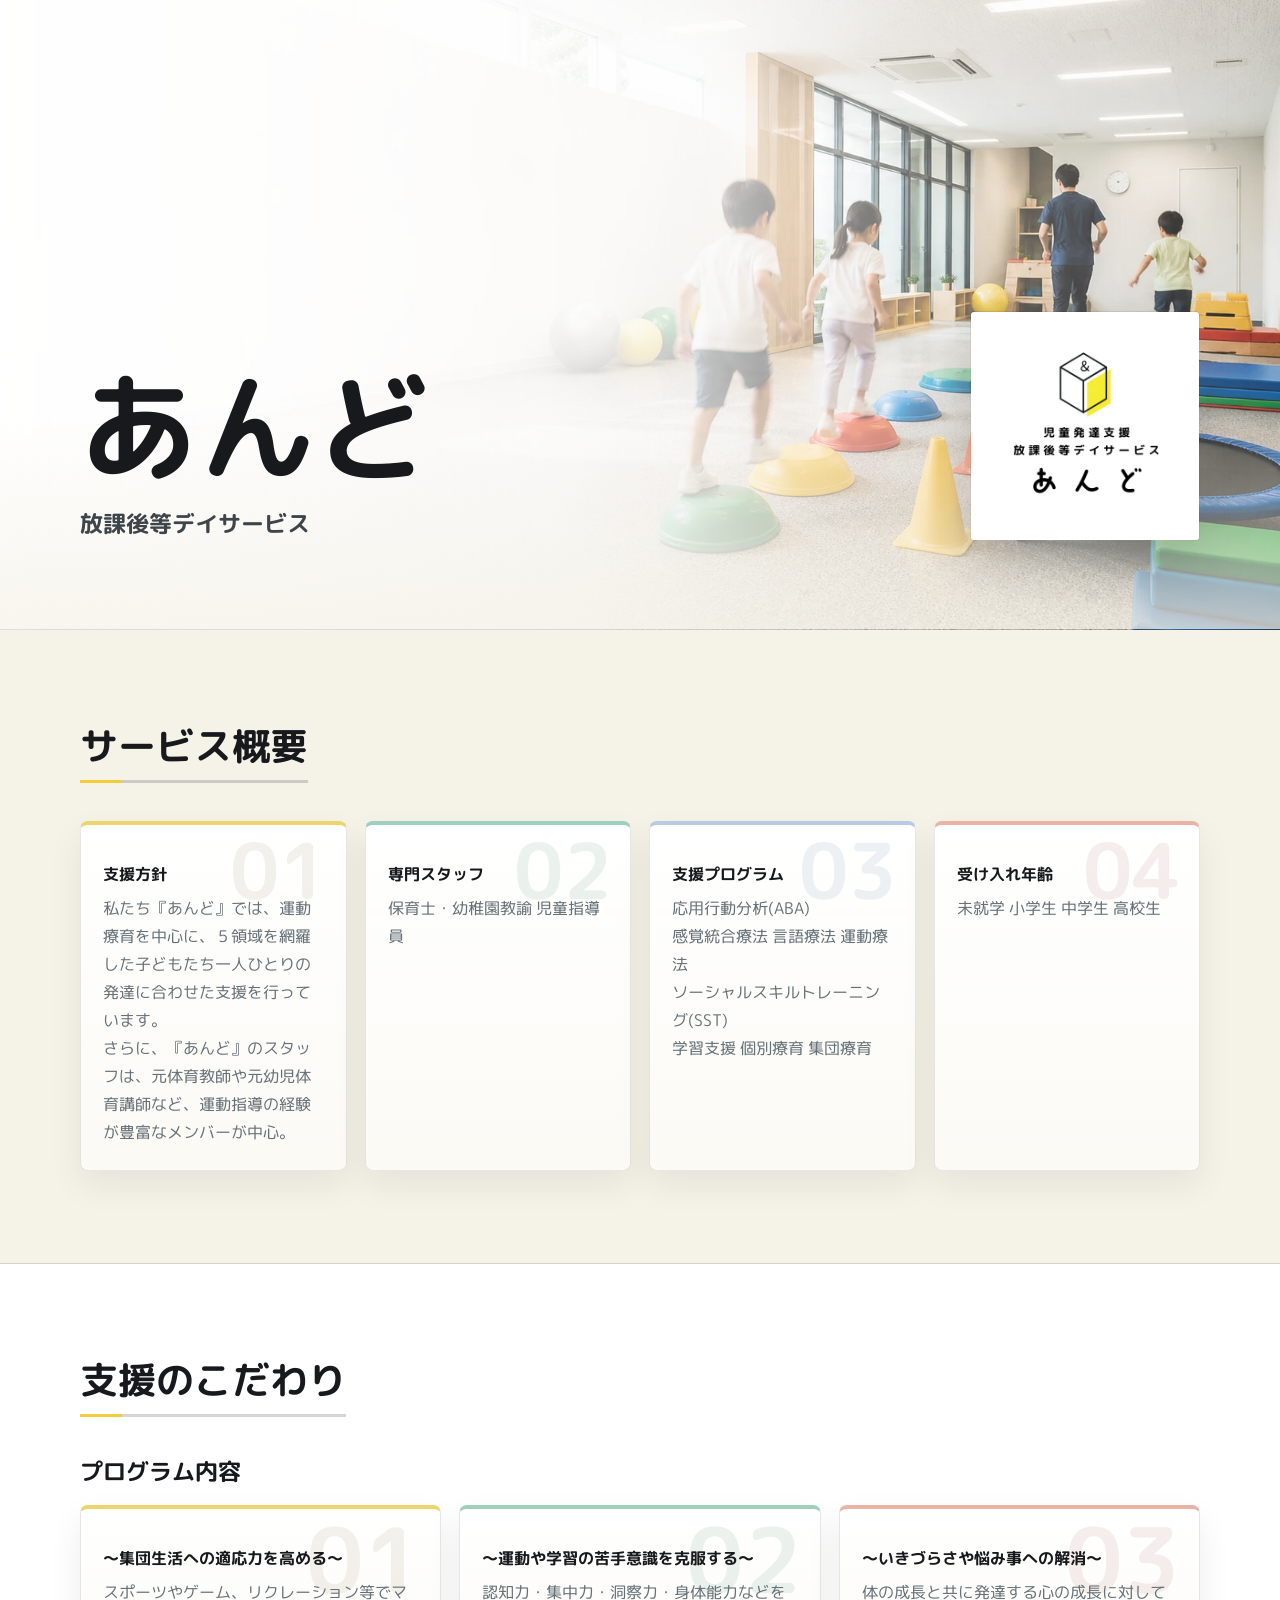
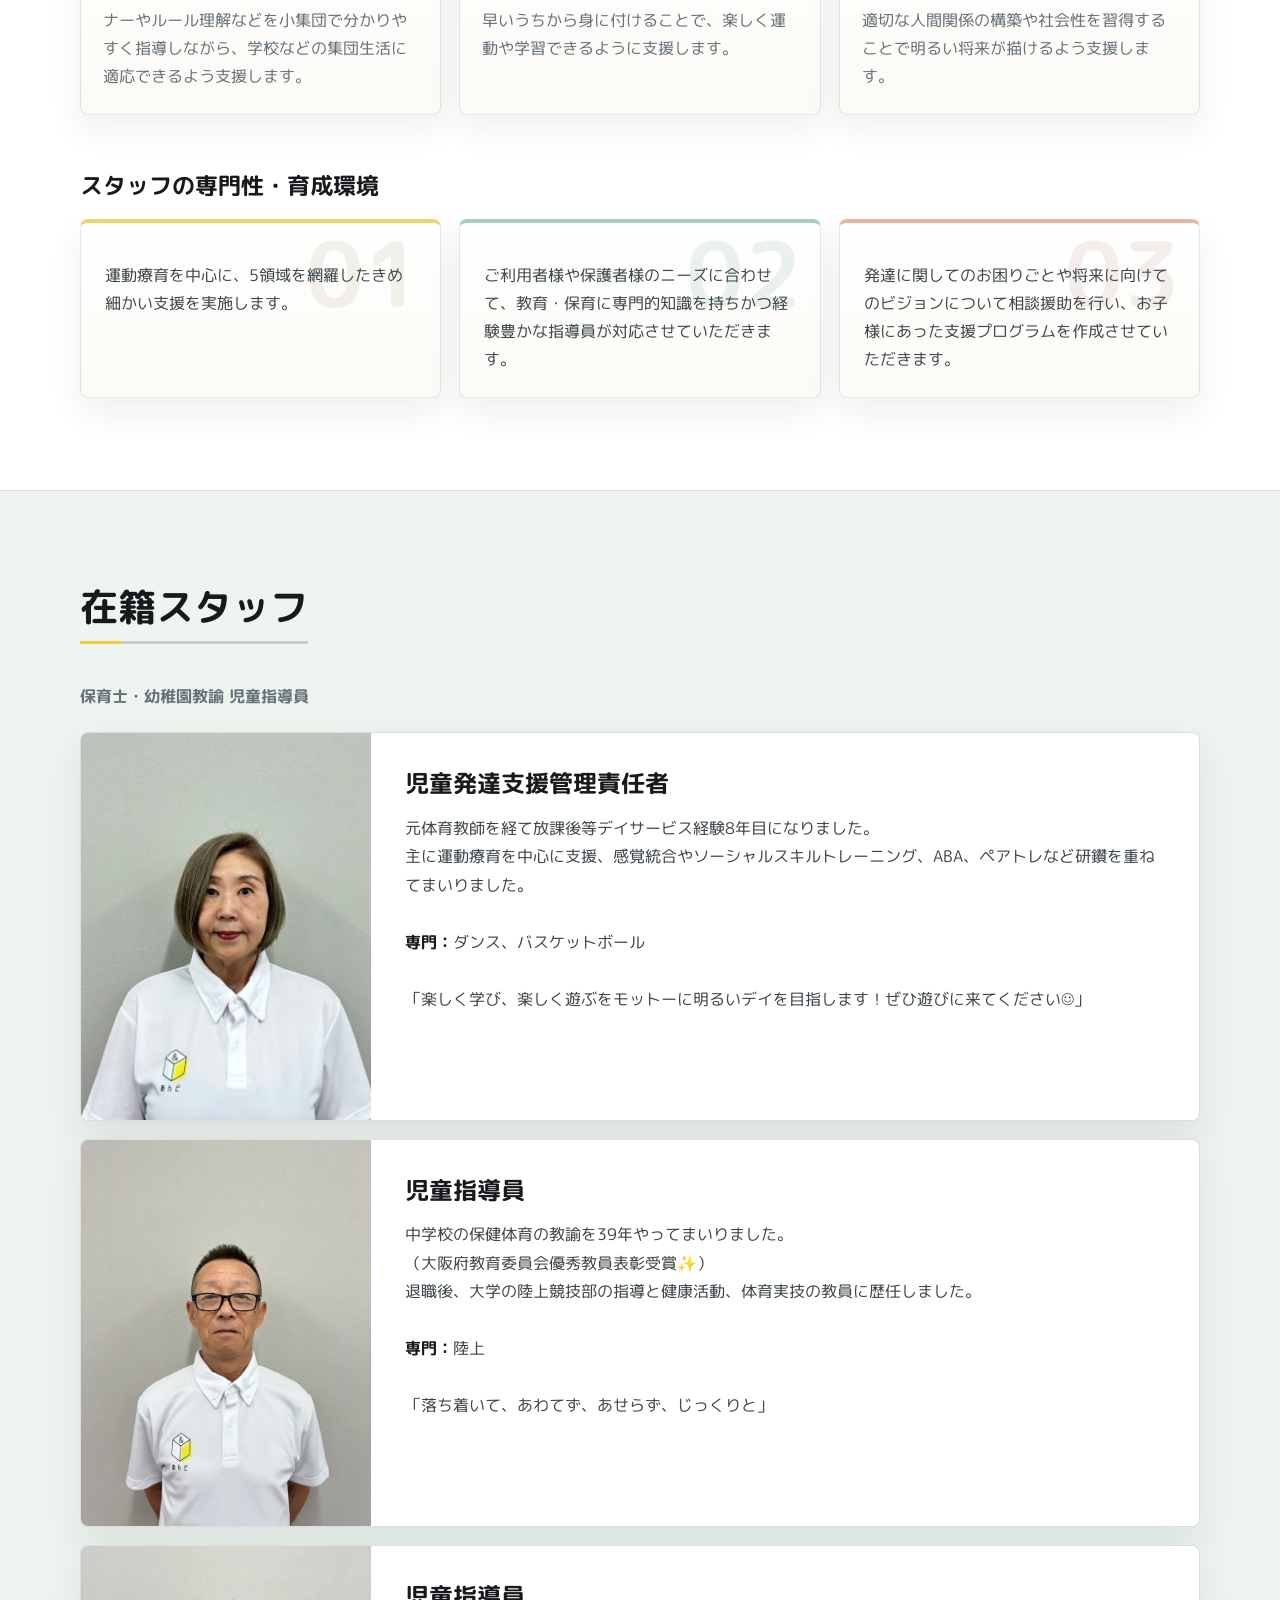
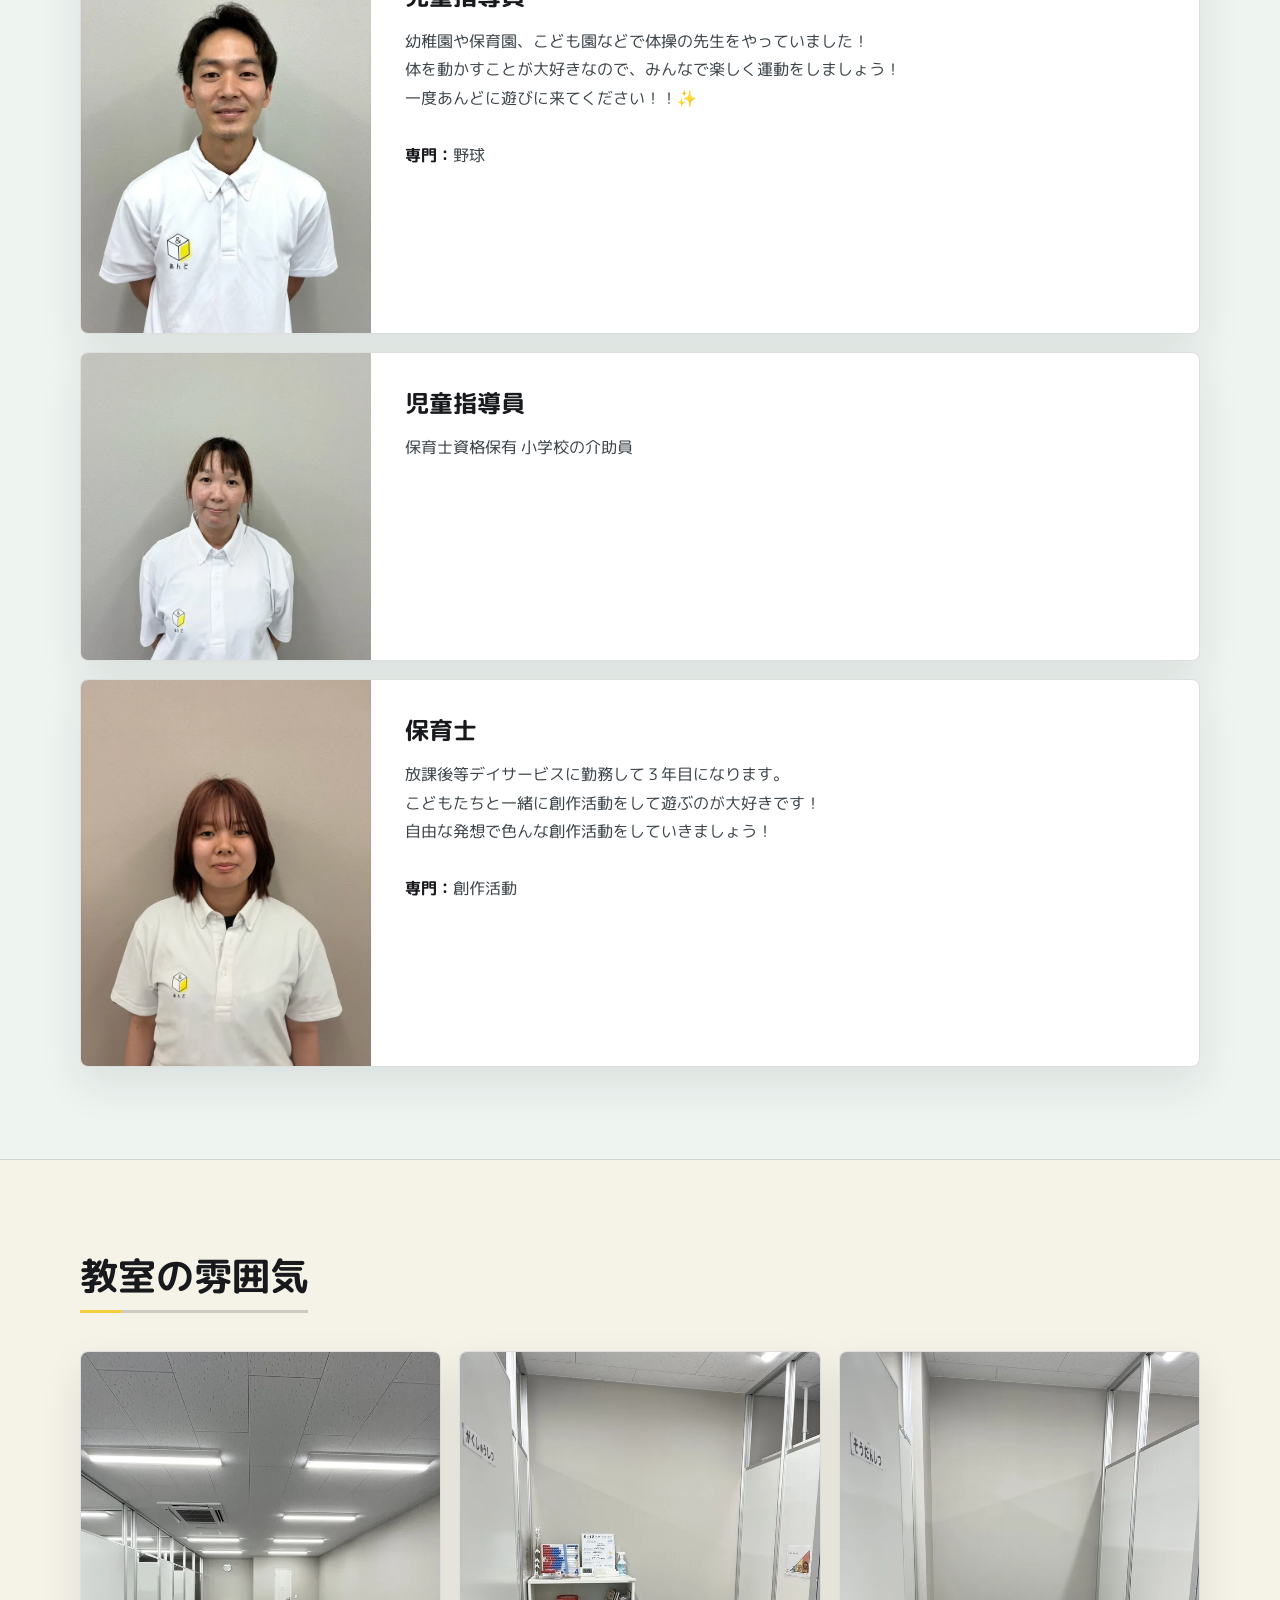
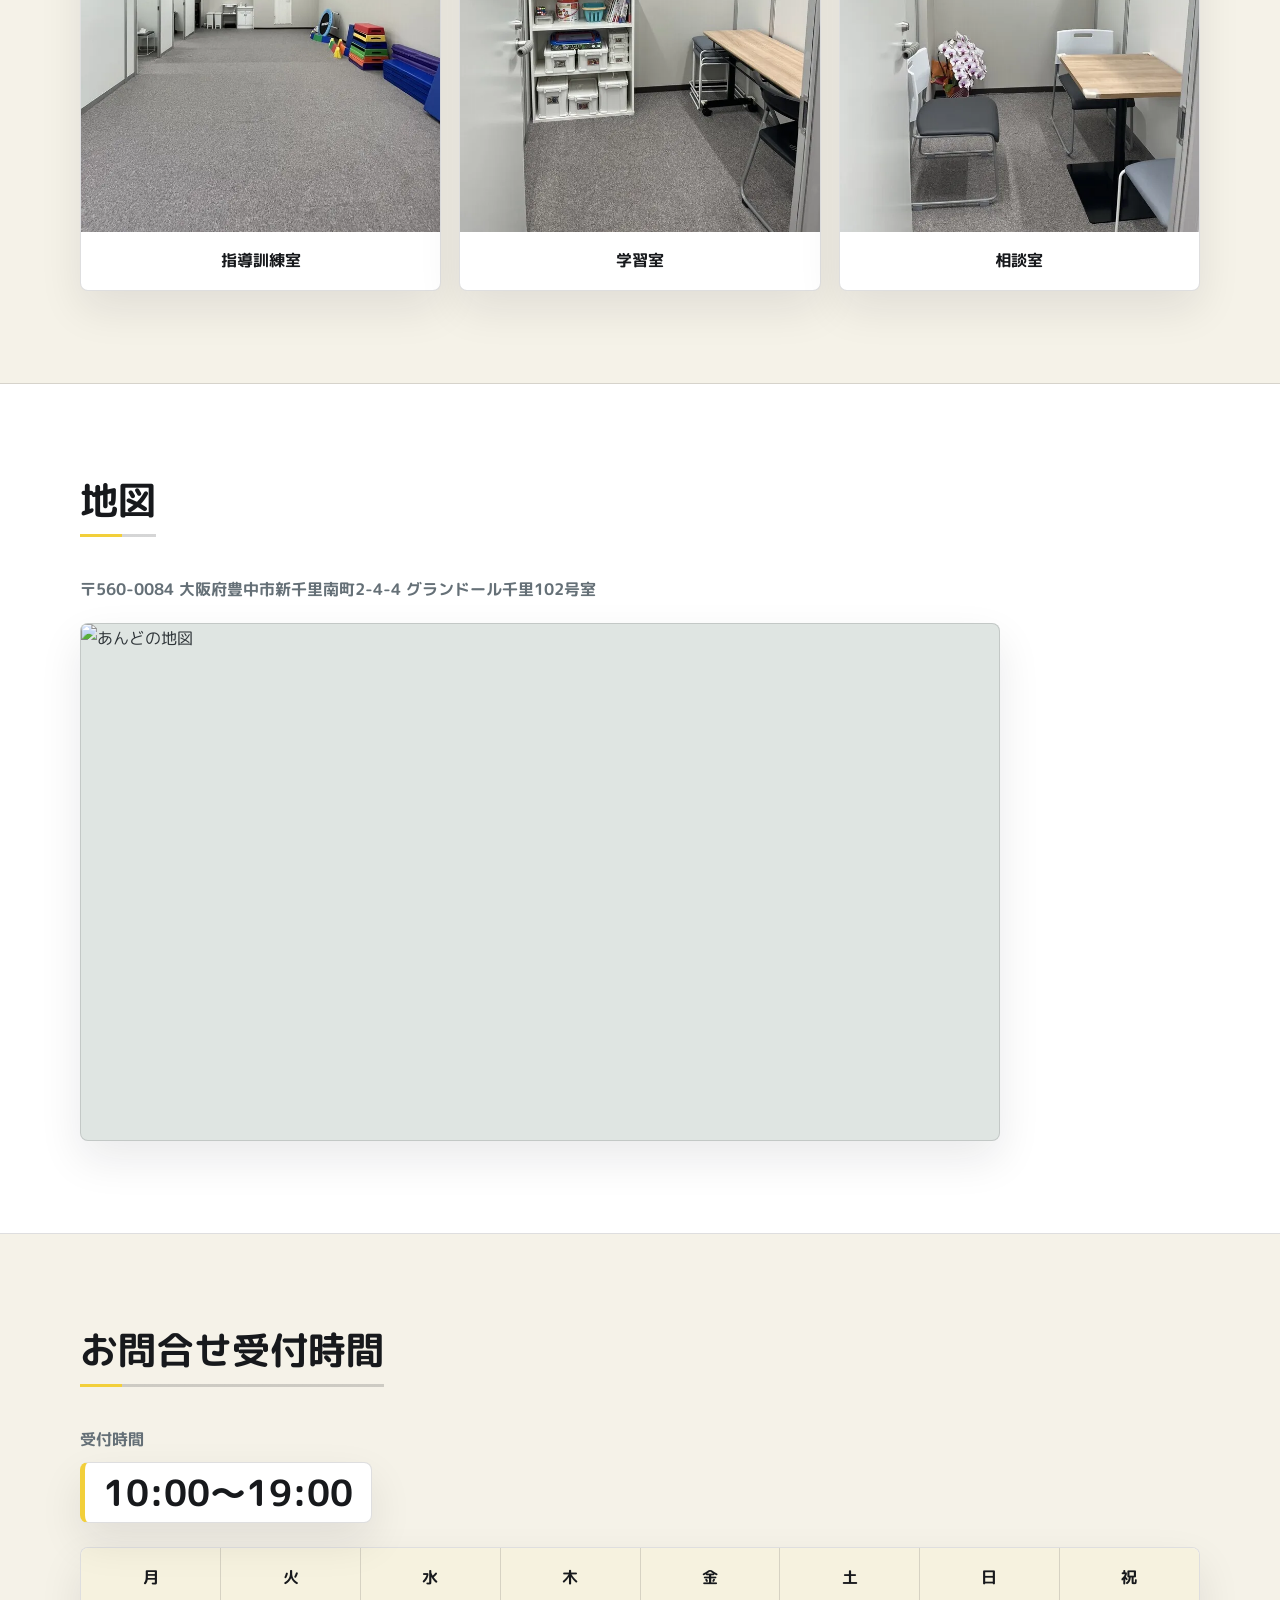
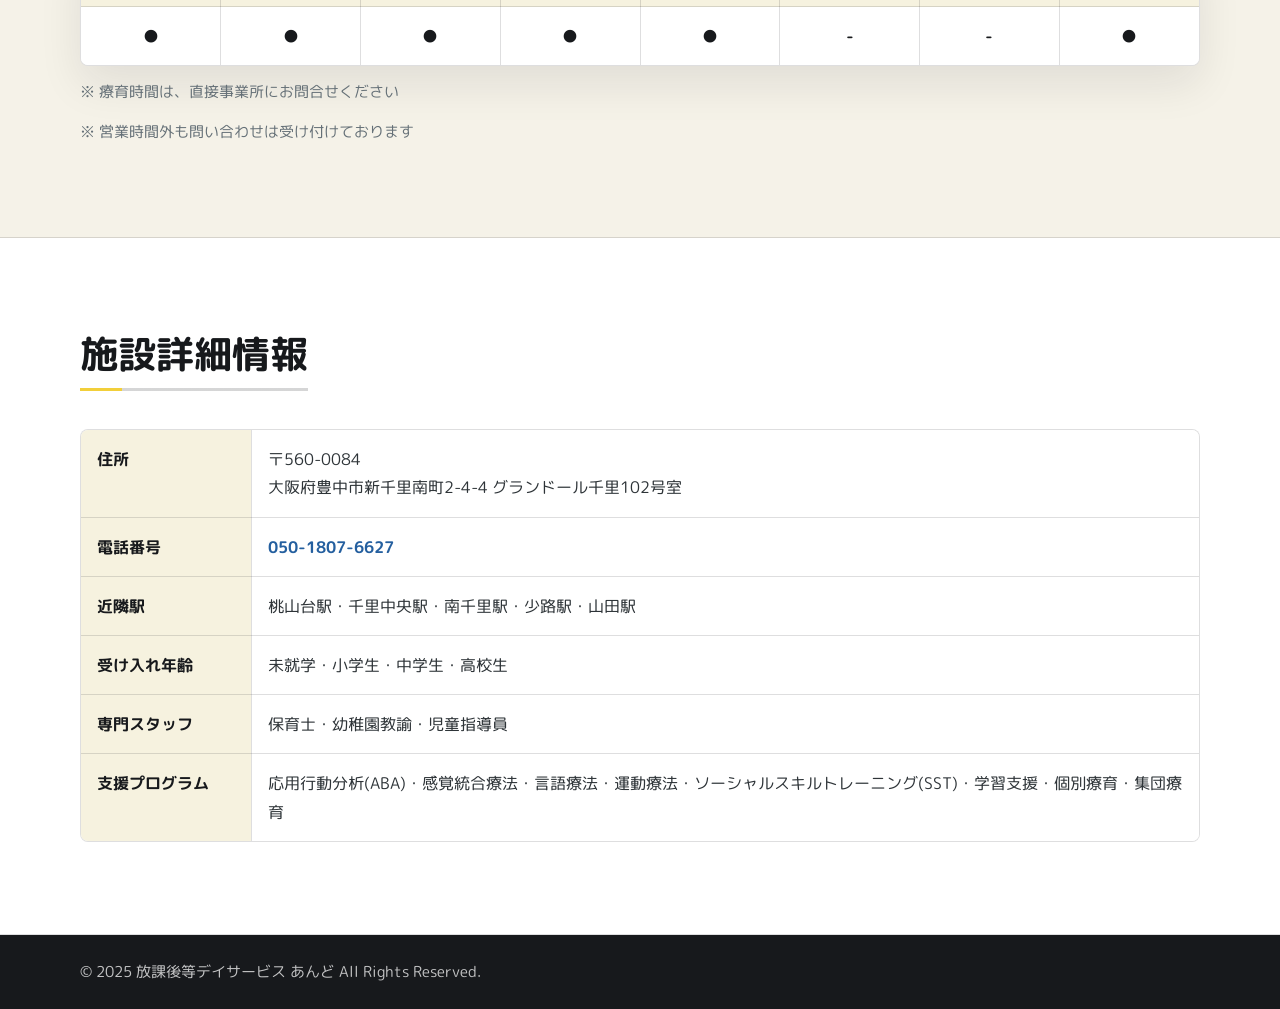
==== commit 41e9639e: "Wip" ====
--- a/index.html
+++ b/index.html
@@ -128,6 +128,19 @@
         <h3>児童指導員</h3>
         <p>
           保育士資格保有 小学校の介助員
+        </p>
+      </div>
+    </div>
+
+    <div class="staff-card">
+      <img src="./img/staffs/staff5.webp" alt="保育士">
+      <div class="staff-info">
+        <h3>保育士</h3>
+        <p>
+          放課後等デイサービスに勤務して３年目になります。<br>
+          こどもたちと一緒に創作活動をして遊ぶのが大好きです！<br>
+          自由な発想で色んな創作活動をしていきましょう！<br><br>
+          <strong>専門：</strong>創作活動
         </p>
       </div>
     </div>
--- a/css/index.css
+++ b/css/index.css
@@ -62,7 +62,7 @@
   border-bottom: 1px solid var(--line);
   background:
     linear-gradient(90deg, rgba(255, 255, 255, 0.98) 0%, rgba(255, 255, 255, 0.83) 43%, rgba(255, 255, 255, 0.38) 72%, rgba(255, 255, 255, 0.12) 100%),
-    url("../img/rooms/guidanceTrainingRoom.webp") center / cover no-repeat;
+    url("../img/topHero.webp") center / cover no-repeat;
 }
 
 .site-hero::after {
@@ -660,7 +660,7 @@
     padding: 24px 18px 42px;
     background:
       linear-gradient(180deg, rgba(255, 255, 255, 0.96) 0%, rgba(255, 255, 255, 0.86) 42%, rgba(255, 255, 255, 0.4) 100%),
-      url("../img/rooms/guidanceTrainingRoom.webp") center / cover no-repeat;
+      url("../img/topHero.webp") center / cover no-repeat;
   }
 
   .hero-brand {
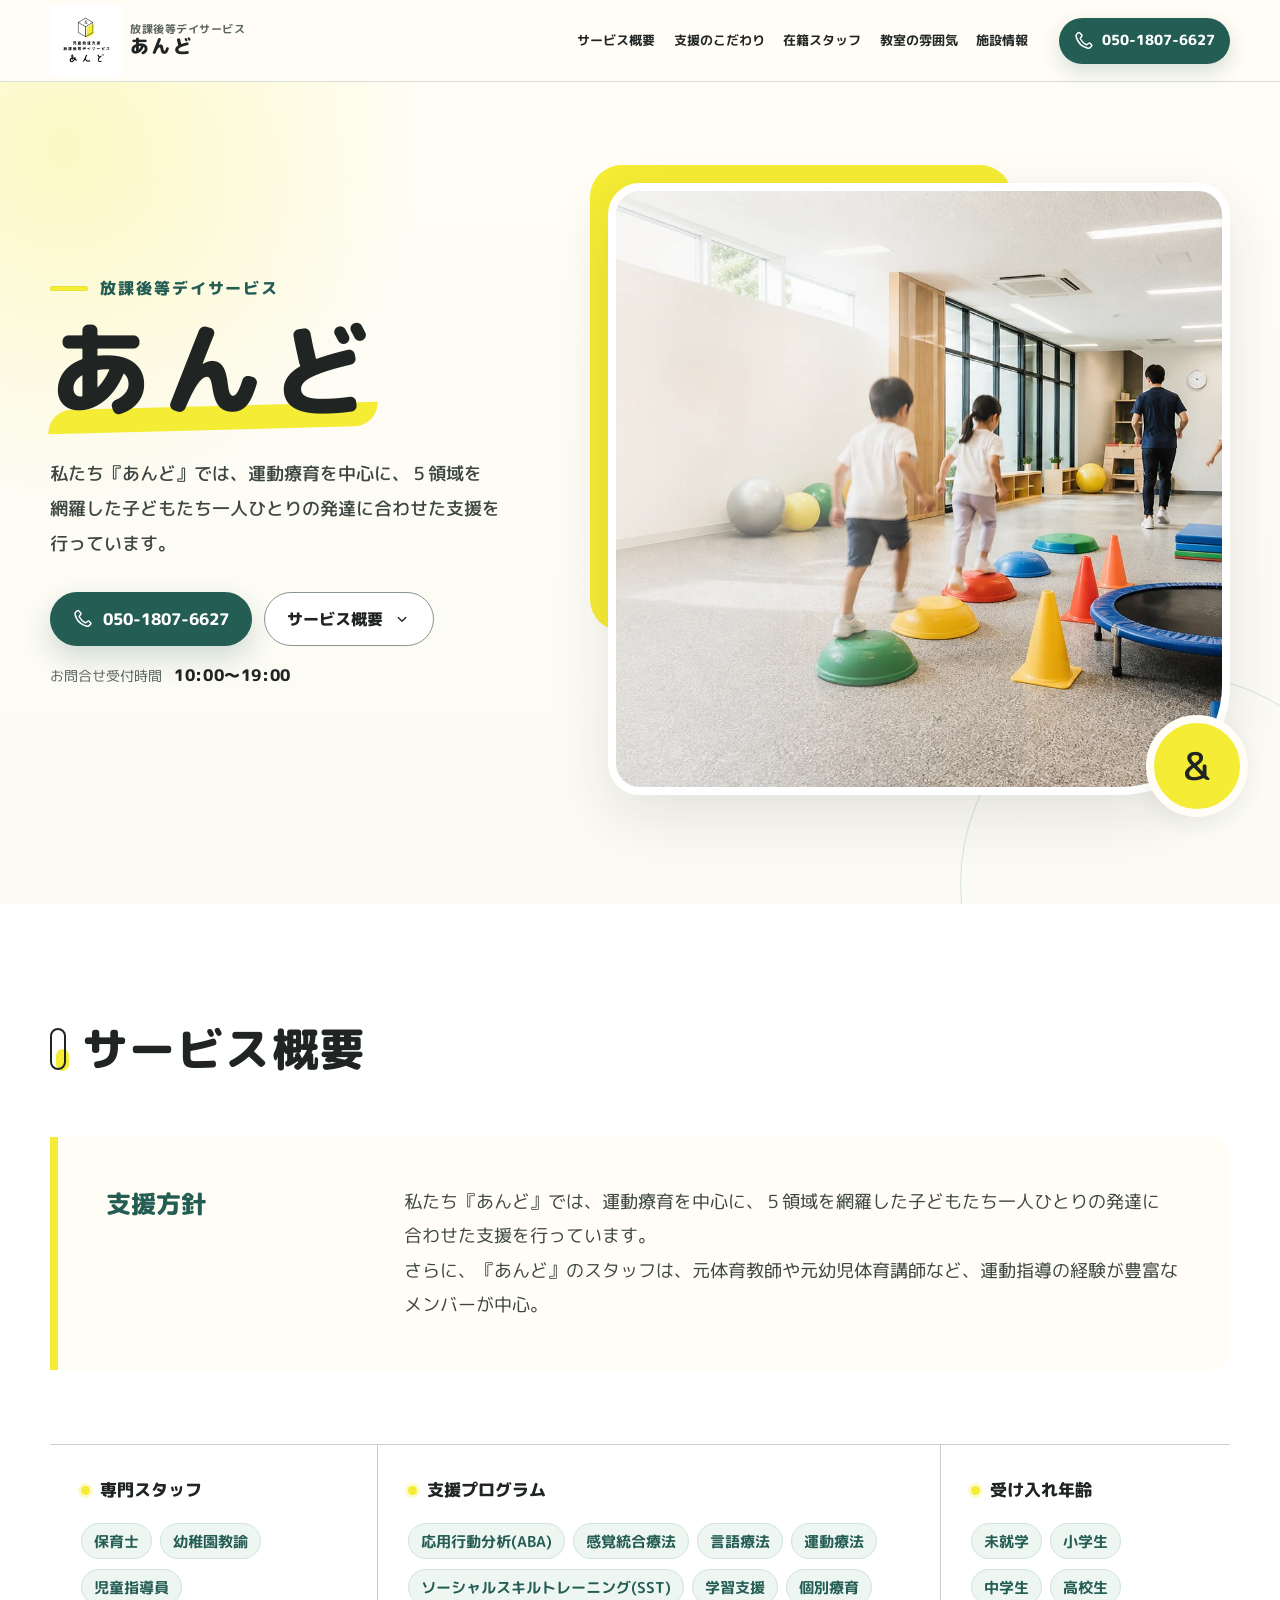
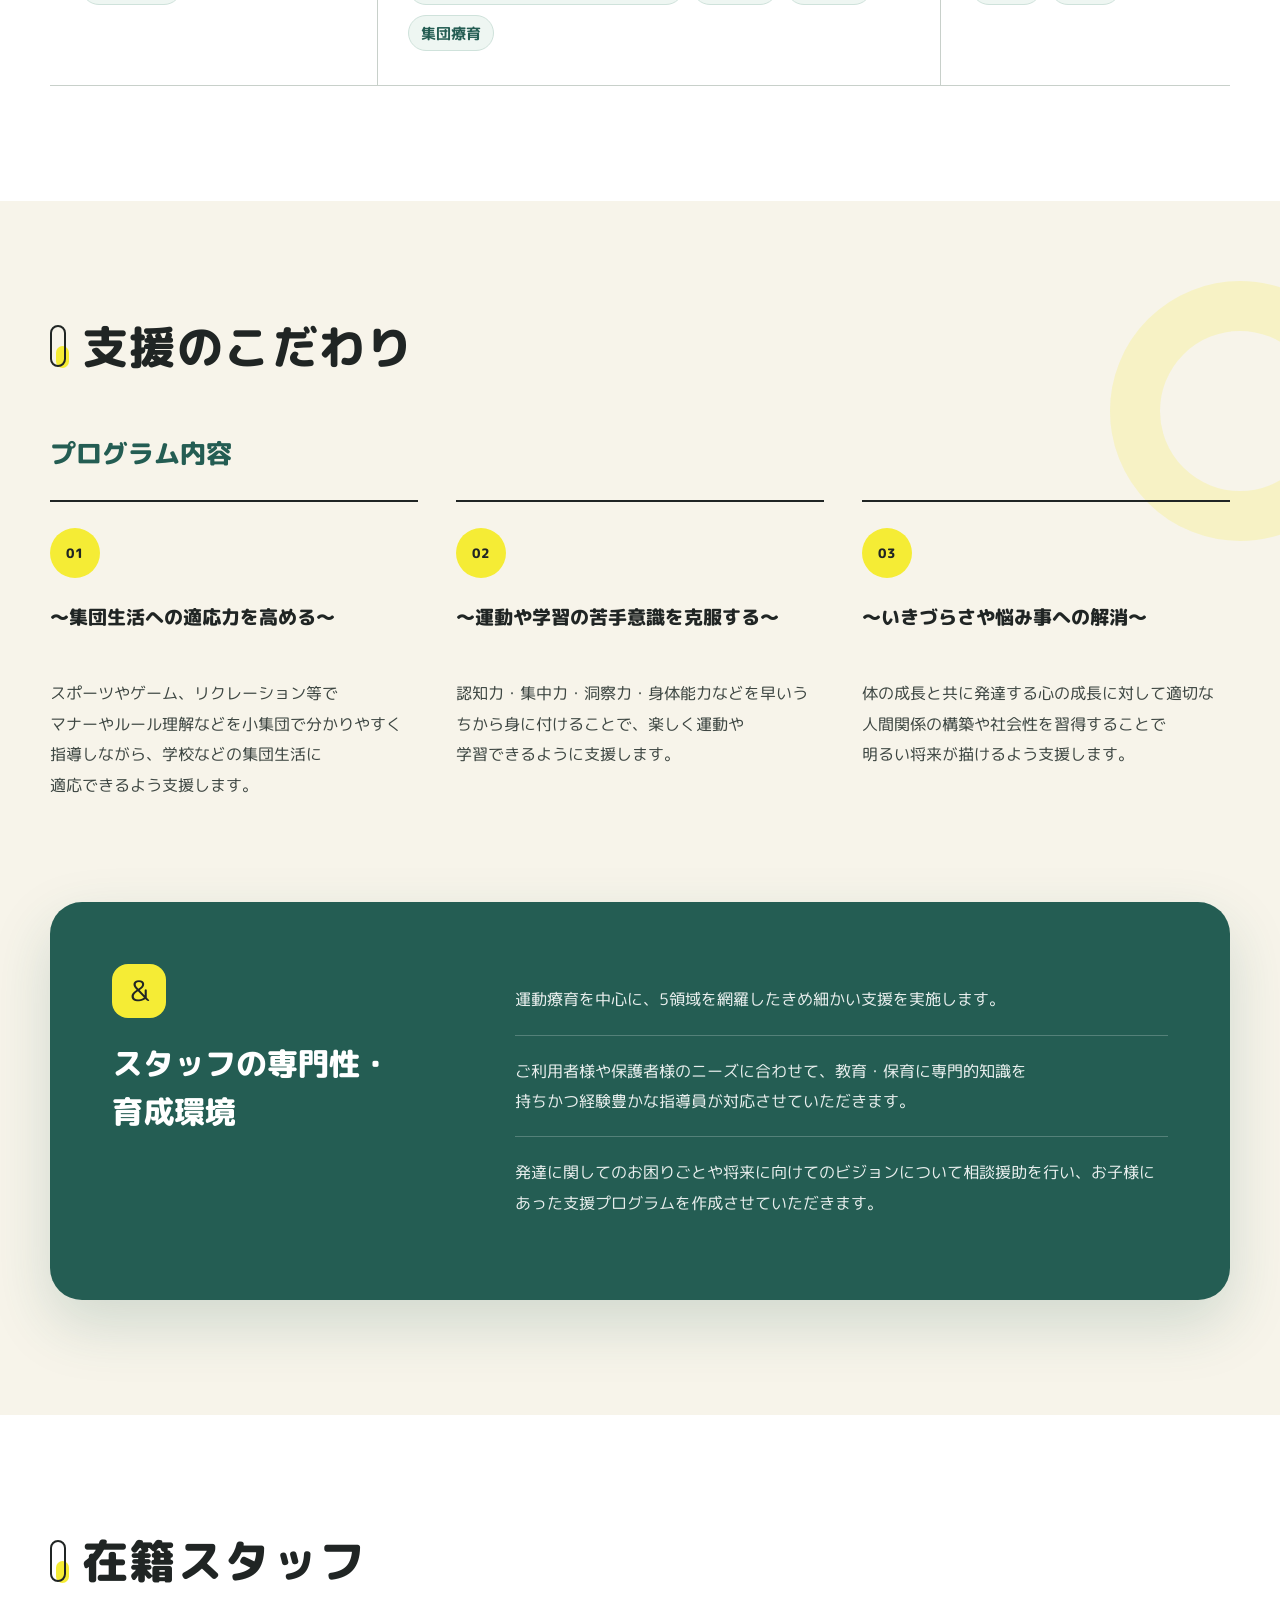
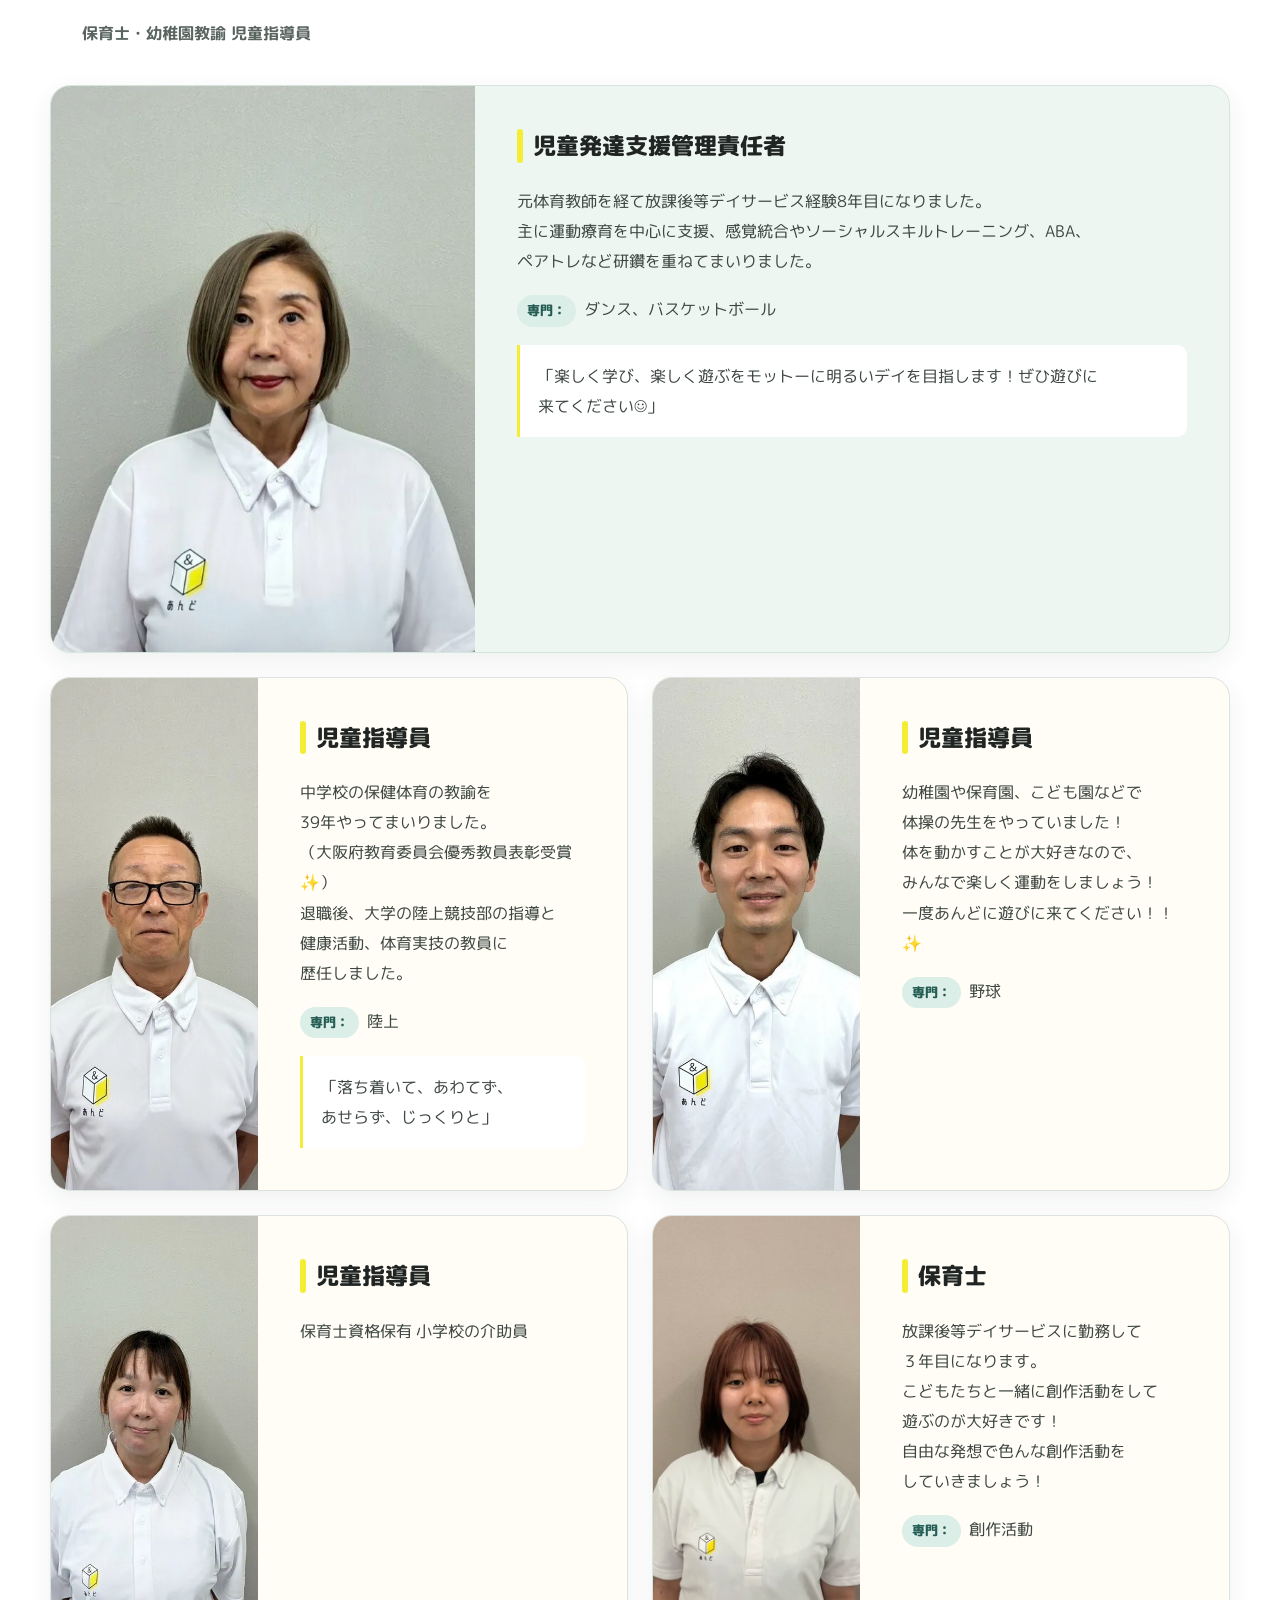
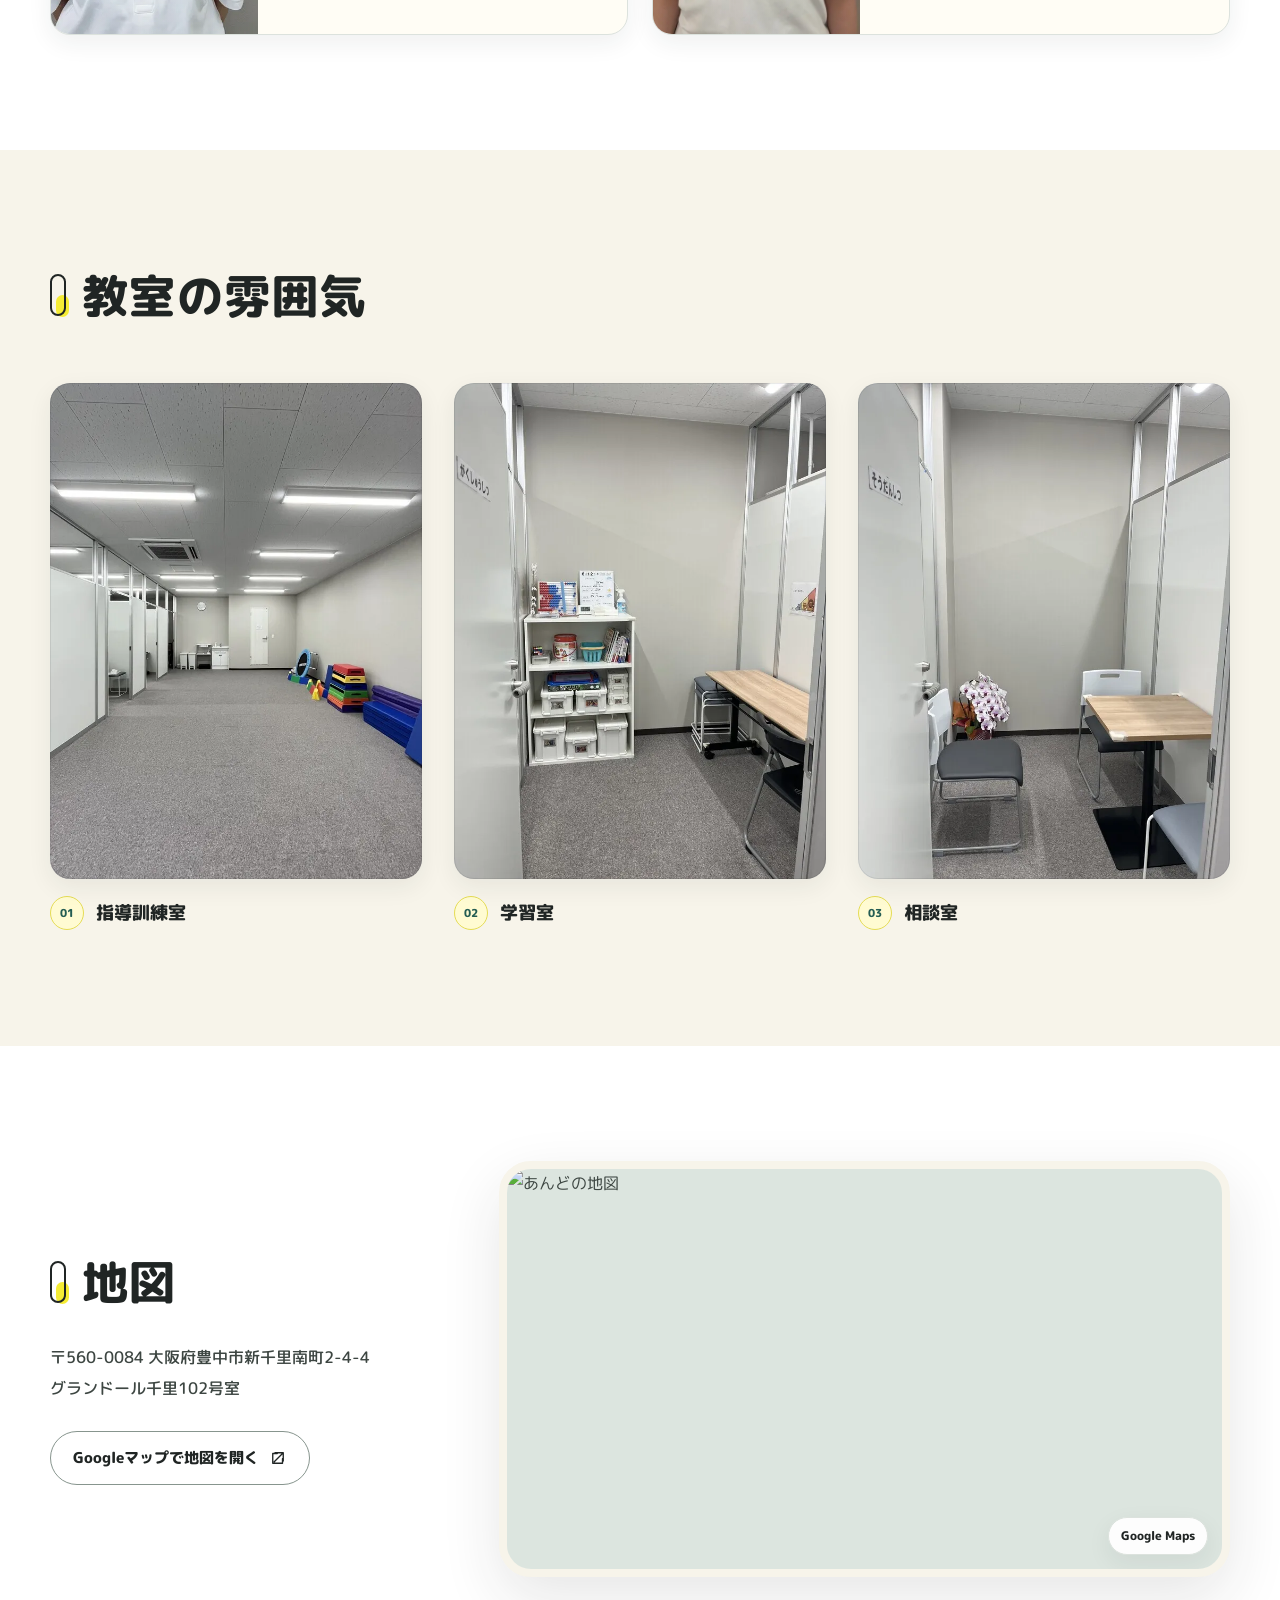
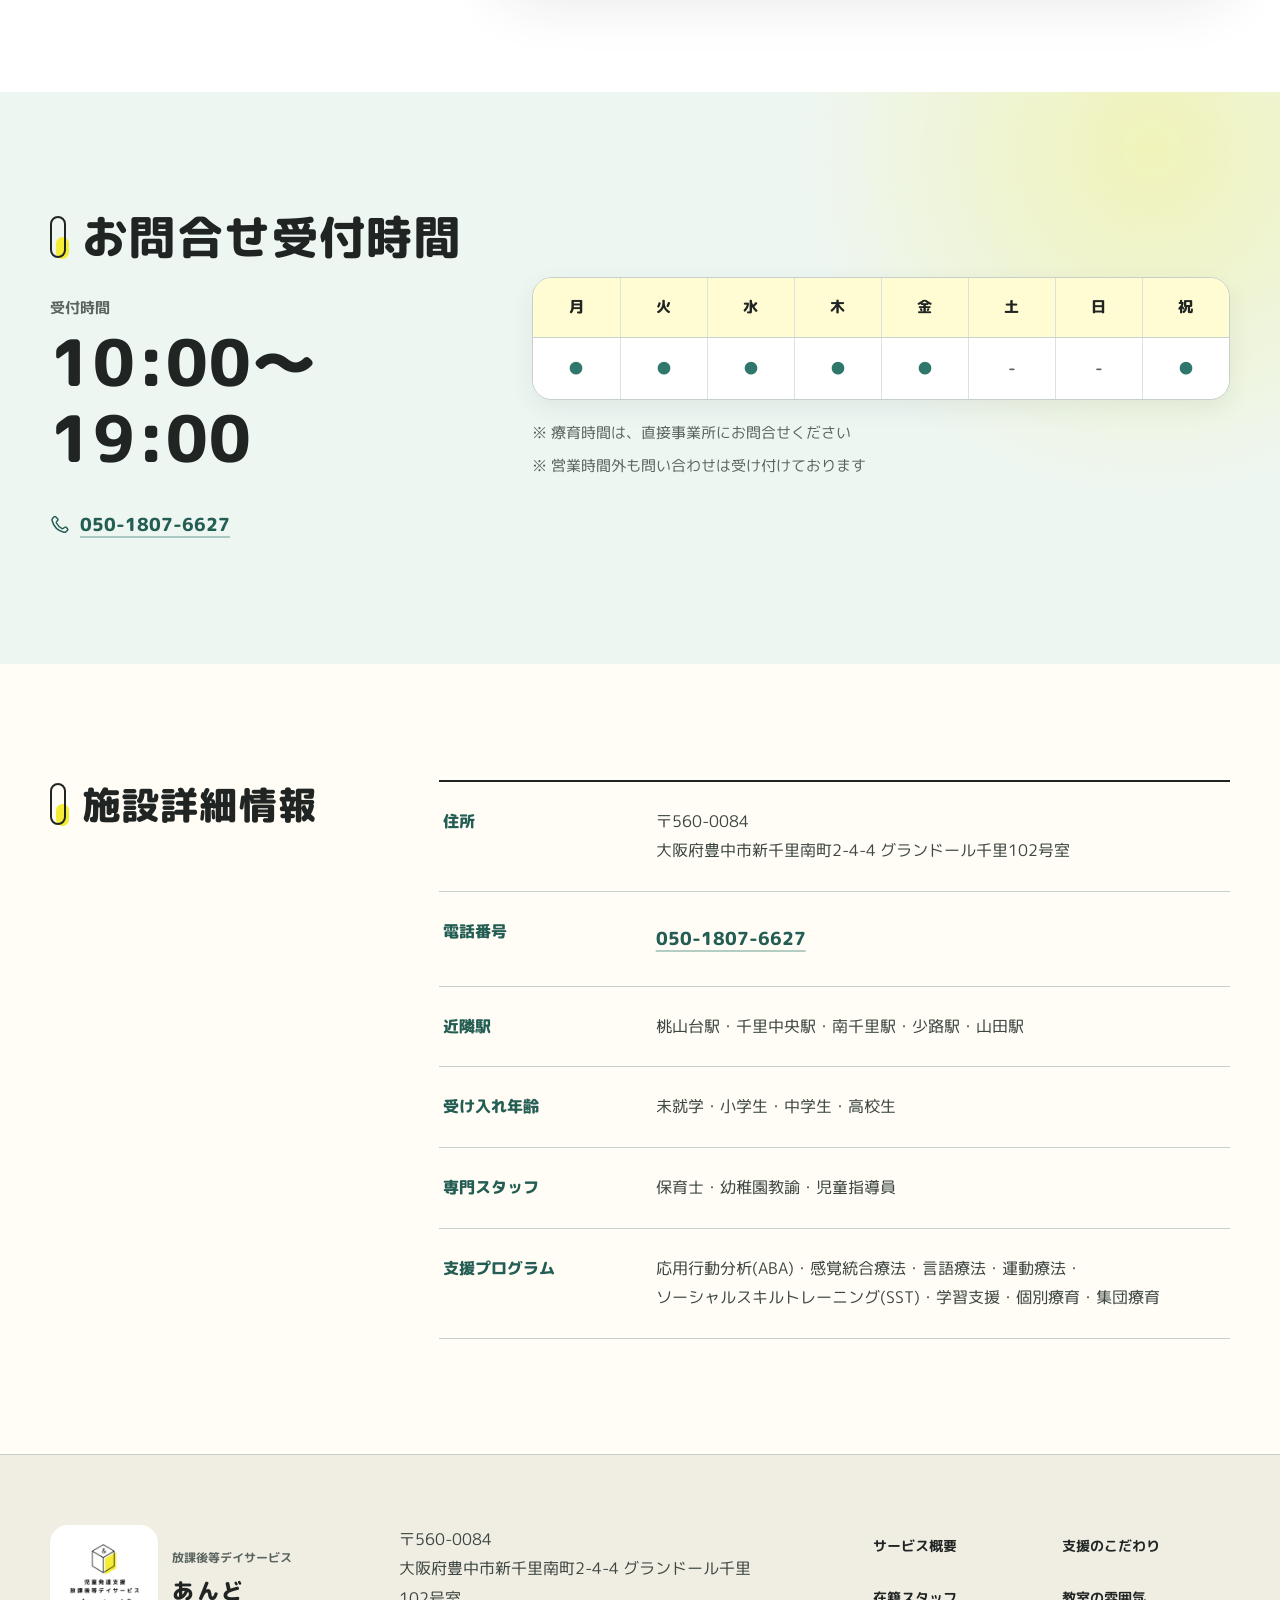
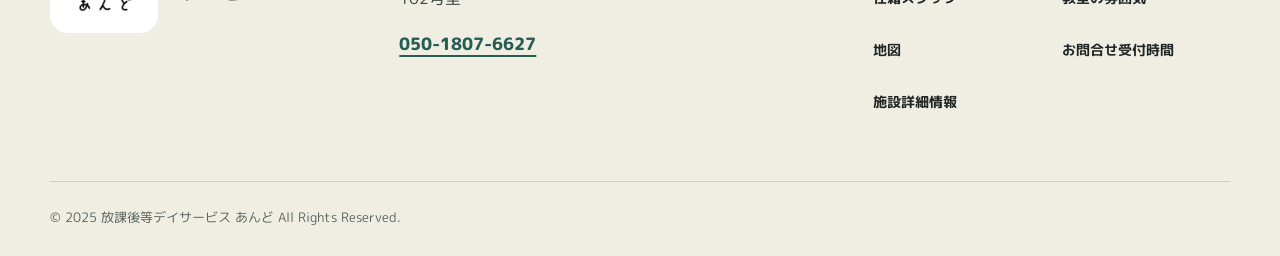
==== commit 588da6f9: "wip" ====
--- a/index.html
+++ b/index.html
@@ -1,232 +1,450 @@
 <!DOCTYPE html>
-<html lang="ja">
+<html lang="ja" class="no-js">
 <head>
   <meta charset="UTF-8">
   <meta name="viewport" content="width=device-width, initial-scale=1.0">
   <title>あんど | 放課後等デイサービス</title>
   <meta name="description" content="放課後等デイサービス『あんど』は、大阪府豊中市で運動療育を中心に、ABA・感覚統合療法など多彩な支援プログラムを提供。見学・体験随時受付中！">
+  <meta name="theme-color" content="#fffdf5">
+  <script>document.documentElement.classList.replace("no-js", "js");</script>
+  <link rel="preconnect" href="https://fonts.googleapis.com">
+  <link rel="preconnect" href="https://fonts.gstatic.com" crossorigin>
+  <link href="https://fonts.googleapis.com/css2?family=M+PLUS+Rounded+1c:wght@400;500;700;800&display=swap" rel="stylesheet">
   <link rel="stylesheet" href="./css/index.css">
-  <link href="https://fonts.googleapis.com/css2?family=M+PLUS+Rounded+1c:wght@400;700&display=swap" rel="stylesheet">
-  <link rel="icon" href="./img/logo.webp" type="image/png">
+  <link rel="icon" href="./img/logo.webp" type="image/webp">
 </head>
 <body>
-<header class="site-hero">
-  <div class="hero-brand">
-    <div class="hero-title">
-      <h1>あんど<span class="subtitle">放課後等デイサービス</span></h1>
+  <a class="skip-link" href="#main-content">本文へ移動</a>
+
+  <header class="site-header" data-header>
+    <div class="header-inner">
+      <a class="header-brand" href="#top" aria-label="放課後等デイサービス あんど トップへ">
+        <img src="./img/logo.webp" width="500" height="500" alt="あんど" class="header-logo">
+        <span class="header-brand-text">
+          <span>放課後等デイサービス</span>
+          <strong>あんど</strong>
+        </span>
+      </a>
+
+      <nav class="global-nav" id="global-nav" aria-label="主要ナビゲーション">
+        <ul>
+          <li><a href="#service">サービス概要</a></li>
+          <li><a href="#support">支援のこだわり</a></li>
+          <li><a href="#staff">在籍スタッフ</a></li>
+          <li><a href="#rooms">教室の雰囲気</a></li>
+          <li><a href="#access">施設情報</a></li>
+        </ul>
+      </nav>
+
+      <div class="header-actions">
+        <a class="header-phone" href="tel:050-1807-6627" aria-label="050-1807-6627に電話する">
+          <svg aria-hidden="true" viewBox="0 0 24 24" width="20" height="20">
+            <path d="M8.4 3.8 6.8 2.2c-.5-.5-1.3-.5-1.8 0L3.2 4c-.7.7-1 1.7-.7 2.6 1.8 7 7.1 12.3 14.1 14.1.9.2 1.9 0 2.6-.7l1.8-1.8c.5-.5.5-1.3 0-1.8l-1.6-1.6c-.5-.5-1.2-.5-1.7-.1l-2 1.5c-.4.3-.9.3-1.3.1a16.6 16.6 0 0 1-6.7-6.7c-.2-.4-.2-.9.1-1.3l1.5-2c.4-.5.3-1.2-.1-1.7Z"/>
+          </svg>
+          <span>050-1807-6627</span>
+        </a>
+        <button class="menu-toggle" type="button" aria-expanded="false" aria-controls="global-nav" aria-label="メニューを開く">
+          <span></span>
+          <span></span>
+          <span></span>
+        </button>
+      </div>
     </div>
-    <div class="hero-logo">
-      <img src="./img/logo.webp" alt="あんど" class="logo">
+  </header>
+  <button class="nav-backdrop" type="button" aria-label="メニューを閉じる" aria-hidden="true" tabindex="-1" hidden></button>
+
+  <main id="main-content" tabindex="-1">
+    <section class="hero" id="top" aria-labelledby="hero-title">
+      <div class="hero-inner">
+        <div class="hero-copy" data-reveal>
+          <p class="hero-kicker">放課後等デイサービス</p>
+          <h1 id="hero-title">あんど<span class="visually-hidden"> 放課後等デイサービス</span></h1>
+          <p class="hero-lead">私たち『あんど』では、運動療育を中心に、５領域を網羅した子どもたち一人ひとりの発達に合わせた支援を行っています。</p>
+          <div class="hero-actions">
+            <a class="button button-primary" href="tel:050-1807-6627">
+              <svg aria-hidden="true" viewBox="0 0 24 24" width="20" height="20">
+                <path d="M8.4 3.8 6.8 2.2c-.5-.5-1.3-.5-1.8 0L3.2 4c-.7.7-1 1.7-.7 2.6 1.8 7 7.1 12.3 14.1 14.1.9.2 1.9 0 2.6-.7l1.8-1.8c.5-.5.5-1.3 0-1.8l-1.6-1.6c-.5-.5-1.2-.5-1.7-.1l-2 1.5c-.4.3-.9.3-1.3.1a16.6 16.6 0 0 1-6.7-6.7c-.2-.4-.2-.9.1-1.3l1.5-2c.4-.5.3-1.2-.1-1.7Z"/>
+              </svg>
+              <span>050-1807-6627</span>
+            </a>
+            <a class="button button-secondary" href="#service">
+              <span>サービス概要</span>
+              <svg aria-hidden="true" viewBox="0 0 24 24" width="18" height="18">
+                <path d="m7 10 5 5 5-5"/>
+              </svg>
+            </a>
+          </div>
+          <p class="hero-hours"><span>お問合せ受付時間</span><strong>10:00〜19:00</strong></p>
+        </div>
+
+        <div class="hero-visual" data-reveal>
+          <div class="hero-photo">
+            <img src="./img/topHero.webp" width="1672" height="941" alt="運動療育に取り組む子どもたちとスタッフ" fetchpriority="high" decoding="async">
+          </div>
+          <div class="hero-badge" aria-hidden="true">
+            <span>&amp;</span>
+          </div>
+        </div>
+      </div>
+    </section>
+
+    <section class="section service-summary" id="service" aria-labelledby="service-title">
+      <div class="container">
+        <div class="section-heading" data-reveal>
+          <span class="section-mark" aria-hidden="true"></span>
+          <h2 id="service-title">サービス概要</h2>
+        </div>
+
+        <div class="policy-block" data-reveal>
+          <h3>支援方針</h3>
+          <p>私たち『あんど』では、運動療育を中心に、５領域を網羅した子どもたち一人ひとりの発達に合わせた支援を行っています。<br>さらに、『あんど』のスタッフは、元体育教師や元幼児体育講師など、運動指導の経験が豊富なメンバーが中心。</p>
+        </div>
+
+        <dl class="summary-facts" data-reveal>
+          <div class="summary-fact">
+            <dt>専門スタッフ</dt>
+            <dd>
+              <ul class="tag-list" aria-label="専門スタッフ">
+                <li>保育士</li>
+                <li>幼稚園教諭</li>
+                <li>児童指導員</li>
+              </ul>
+            </dd>
+          </div>
+          <div class="summary-fact summary-fact-wide">
+            <dt>支援プログラム</dt>
+            <dd>
+              <ul class="tag-list" aria-label="支援プログラム">
+                <li>応用行動分析(ABA)</li>
+                <li>感覚統合療法</li>
+                <li>言語療法</li>
+                <li>運動療法</li>
+                <li>ソーシャルスキルトレーニング(SST)</li>
+                <li>学習支援</li>
+                <li>個別療育</li>
+                <li>集団療育</li>
+              </ul>
+            </dd>
+          </div>
+          <div class="summary-fact">
+            <dt>受け入れ年齢</dt>
+            <dd>
+              <ul class="tag-list" aria-label="受け入れ年齢">
+                <li>未就学</li>
+                <li>小学生</li>
+                <li>中学生</li>
+                <li>高校生</li>
+              </ul>
+            </dd>
+          </div>
+        </dl>
+      </div>
+    </section>
+
+    <section class="section support-focus" id="support" aria-labelledby="support-title">
+      <div class="container">
+        <div class="section-heading" data-reveal>
+          <span class="section-mark" aria-hidden="true"></span>
+          <h2 id="support-title">支援のこだわり</h2>
+        </div>
+
+        <div class="program-content">
+          <h3 data-reveal>プログラム内容</h3>
+          <ol class="program-list">
+            <li data-reveal>
+              <span class="program-number" aria-hidden="true">01</span>
+              <h4>～集団生活への適応力を高める～</h4>
+              <p>スポーツやゲーム、リクレーション等でマナーやルール理解などを小集団で分かりやすく指導しながら、学校などの集団生活に適応できるよう支援します。</p>
+            </li>
+            <li data-reveal>
+              <span class="program-number" aria-hidden="true">02</span>
+              <h4>～運動や学習の苦手意識を克服する～</h4>
+              <p>認知力・集中力・洞察力・身体能力などを早いうちから身に付けることで、楽しく運動や学習できるように支援します。</p>
+            </li>
+            <li data-reveal>
+              <span class="program-number" aria-hidden="true">03</span>
+              <h4>～いきづらさや悩み事への解消～</h4>
+              <p>体の成長と共に発達する心の成長に対して適切な人間関係の構築や社会性を習得することで明るい将来が描けるよう支援します。</p>
+            </li>
+          </ol>
+        </div>
+
+        <div class="expertise-panel" data-reveal>
+          <div class="expertise-heading">
+            <span class="expertise-symbol" aria-hidden="true">&amp;</span>
+            <h3>スタッフの専門性・育成環境</h3>
+          </div>
+          <div class="expertise-notes">
+            <p>運動療育を中心に、5領域を網羅したきめ細かい支援を実施します。</p>
+            <p>ご利用者様や保護者様のニーズに合わせて、教育・保育に専門的知識を持ちかつ経験豊かな指導員が対応させていただきます。</p>
+            <p>発達に関してのお困りごとや将来に向けてのビジョンについて相談援助を行い、お子様にあった支援プログラムを作成させていただきます。</p>
+          </div>
+        </div>
+      </div>
+    </section>
+
+    <section class="section staff-section" id="staff" aria-labelledby="staff-title">
+      <div class="container">
+        <div class="section-heading" data-reveal>
+          <span class="section-mark" aria-hidden="true"></span>
+          <h2 id="staff-title">在籍スタッフ</h2>
+        </div>
+        <p class="section-intro" data-reveal>保育士・幼稚園教諭 児童指導員</p>
+
+        <div class="staff-grid">
+          <article class="staff-card staff-card-featured" data-reveal>
+            <div class="staff-photo">
+              <img src="./img/staffs/staff1.webp" width="595" height="793" alt="児童発達支援管理責任者" loading="lazy" decoding="async">
+            </div>
+            <div class="staff-info">
+              <h3>児童発達支援管理責任者</h3>
+              <div class="staff-copy">
+                <p>元体育教師を経て放課後等デイサービス経験8年目になりました。<br>主に運動療育を中心に支援、感覚統合やソーシャルスキルトレーニング、ABA、ペアトレなど研鑽を重ねてまいりました。</p>
+                <p class="staff-specialty"><span>専門：</span>ダンス、バスケットボール</p>
+                <p class="staff-message">「楽しく学び、楽しく遊ぶをモットーに明るいデイを目指します！ぜひ遊びに来てください☺」</p>
+              </div>
+            </div>
+          </article>
+
+          <article class="staff-card" data-reveal>
+            <div class="staff-photo">
+              <img src="./img/staffs/staff2.webp" width="700" height="933" alt="児童指導員" loading="lazy" decoding="async">
+            </div>
+            <div class="staff-info">
+              <h3>児童指導員</h3>
+              <div class="staff-copy">
+                <p>中学校の保健体育の教諭を39年やってまいりました。<br>（大阪府教育委員会優秀教員表彰受賞✨）<br>退職後、大学の陸上競技部の指導と健康活動、体育実技の教員に歴任しました。</p>
+                <p class="staff-specialty"><span>専門：</span>陸上</p>
+                <p class="staff-message">「落ち着いて、あわてず、あせらず、じっくりと」</p>
+              </div>
+            </div>
+          </article>
+
+          <article class="staff-card" data-reveal>
+            <div class="staff-photo">
+              <img src="./img/staffs/staff3.webp" width="700" height="933" alt="児童指導員" loading="lazy" decoding="async">
+            </div>
+            <div class="staff-info">
+              <h3>児童指導員</h3>
+              <div class="staff-copy">
+                <p>幼稚園や保育園、こども園などで体操の先生をやっていました！<br>体を動かすことが大好きなので、みんなで楽しく運動をしましょう！<br>一度あんどに遊びに来てください！！✨</p>
+                <p class="staff-specialty"><span>専門：</span>野球</p>
+              </div>
+            </div>
+          </article>
+
+          <article class="staff-card" data-reveal>
+            <div class="staff-photo staff-photo-fourth">
+              <img src="./img/staffs/staff4.webp" width="700" height="741" alt="児童指導員" loading="lazy" decoding="async">
+            </div>
+            <div class="staff-info">
+              <h3>児童指導員</h3>
+              <div class="staff-copy">
+                <p>保育士資格保有 小学校の介助員</p>
+              </div>
+            </div>
+          </article>
+
+          <article class="staff-card" data-reveal>
+            <div class="staff-photo">
+              <img src="./img/staffs/staff5.webp" width="700" height="933" alt="保育士" loading="lazy" decoding="async">
+            </div>
+            <div class="staff-info">
+              <h3>保育士</h3>
+              <div class="staff-copy">
+                <p>放課後等デイサービスに勤務して３年目になります。<br>こどもたちと一緒に創作活動をして遊ぶのが大好きです！<br>自由な発想で色んな創作活動をしていきましょう！</p>
+                <p class="staff-specialty"><span>専門：</span>創作活動</p>
+              </div>
+            </div>
+          </article>
+        </div>
+      </div>
+    </section>
+
+    <section class="section rooms-section" id="rooms" aria-labelledby="rooms-title">
+      <div class="container">
+        <div class="section-heading" data-reveal>
+          <span class="section-mark" aria-hidden="true"></span>
+          <h2 id="rooms-title">教室の雰囲気</h2>
+        </div>
+        <div class="room-gallery">
+          <figure class="room-card" data-reveal>
+            <div class="room-photo">
+              <img src="./img/rooms/guidanceTrainingRoom.webp" width="700" height="934" alt="指導訓練室" loading="lazy" decoding="async">
+            </div>
+            <figcaption><span aria-hidden="true">01</span>指導訓練室</figcaption>
+          </figure>
+          <figure class="room-card" data-reveal>
+            <div class="room-photo">
+              <img src="./img/rooms/studyRoom.webp" width="700" height="933" alt="学習室" loading="lazy" decoding="async">
+            </div>
+            <figcaption><span aria-hidden="true">02</span>学習室</figcaption>
+          </figure>
+          <figure class="room-card" data-reveal>
+            <div class="room-photo">
+              <img src="./img/rooms/counselingRoom.webp" width="700" height="933" alt="相談室" loading="lazy" decoding="async">
+            </div>
+            <figcaption><span aria-hidden="true">03</span>相談室</figcaption>
+          </figure>
+        </div>
+      </div>
+    </section>
+
+    <section class="section map-section" id="access" aria-labelledby="map-title">
+      <div class="container map-layout">
+        <div class="map-copy" data-reveal>
+          <div class="section-heading">
+            <span class="section-mark" aria-hidden="true"></span>
+            <h2 id="map-title">地図</h2>
+          </div>
+          <p>〒560-0084 大阪府豊中市新千里南町2-4-4 グランドール千里102号室</p>
+          <a class="button button-map" target="_blank" rel="noopener" href="https://maps.google.com/maps?q=34.7975199%2C135.4946662">
+            <span>Googleマップで地図を開く</span>
+            <svg aria-hidden="true" viewBox="0 0 24 24" width="18" height="18">
+              <path d="M8 5h11v11M19 5 7 17M18 13v6H5V6h6"/>
+            </svg>
+          </a>
+        </div>
+        <a class="map-frame" data-reveal target="_blank" rel="noopener" href="https://maps.google.com/maps?q=34.7975199%2C135.4946662" aria-label="Googleマップであんどの地図を開く">
+          <img class="facility-section-renewal__google-map" alt="あんどの地図" width="640" height="400" loading="lazy" decoding="async" src="https://maps.googleapis.com/maps/api/staticmap?center=34.7975199%2C135.4946662&amp;size=640x400&amp;key=AIzaSyDnS6OL4eisIwTpjrucO9psrpKuGX8rqjQ&amp;zoom=15&amp;language=ja&amp;scale=2&amp;markers=color:red|size:normal|34.7975199%2C135.4946662&amp;signature=_wf0mxQKYzys-7qmTBTNSrUnPUc=">
+          <span class="map-frame-label" aria-hidden="true">Google Maps</span>
+        </a>
+      </div>
+    </section>
+
+    <section class="section contact-hours" id="hours" aria-labelledby="hours-heading">
+      <div class="container hours-layout">
+        <div class="hours-summary" data-reveal>
+          <div class="section-heading">
+            <span class="section-mark" aria-hidden="true"></span>
+            <h2 id="hours-heading">お問合せ受付時間</h2>
+          </div>
+          <p class="hours-title">受付時間</p>
+          <p class="hours-time">10:00〜19:00</p>
+          <a class="hours-phone" href="tel:050-1807-6627">
+            <svg aria-hidden="true" viewBox="0 0 24 24" width="20" height="20">
+              <path d="M8.4 3.8 6.8 2.2c-.5-.5-1.3-.5-1.8 0L3.2 4c-.7.7-1 1.7-.7 2.6 1.8 7 7.1 12.3 14.1 14.1.9.2 1.9 0 2.6-.7l1.8-1.8c.5-.5.5-1.3 0-1.8l-1.6-1.6c-.5-.5-1.2-.5-1.7-.1l-2 1.5c-.4.3-.9.3-1.3.1a16.6 16.6 0 0 1-6.7-6.7c-.2-.4-.2-.9.1-1.3l1.5-2c.4-.5.3-1.2-.1-1.7Z"/>
+            </svg>
+            <span>050-1807-6627</span>
+          </a>
+        </div>
+
+        <div class="hours-details" data-reveal>
+          <div class="table-frame">
+            <table class="hours-table">
+              <caption class="visually-hidden">お問合せ受付時間</caption>
+              <thead>
+                <tr>
+                  <th scope="col">月</th>
+                  <th scope="col">火</th>
+                  <th scope="col">水</th>
+                  <th scope="col">木</th>
+                  <th scope="col">金</th>
+                  <th scope="col">土</th>
+                  <th scope="col">日</th>
+                  <th scope="col">祝</th>
+                </tr>
+              </thead>
+              <tbody>
+                <tr>
+                  <td><span class="open-mark">●</span><span class="visually-hidden">受付</span></td>
+                  <td><span class="open-mark">●</span><span class="visually-hidden">受付</span></td>
+                  <td><span class="open-mark">●</span><span class="visually-hidden">受付</span></td>
+                  <td><span class="open-mark">●</span><span class="visually-hidden">受付</span></td>
+                  <td><span class="open-mark">●</span><span class="visually-hidden">受付</span></td>
+                  <td>-<span class="visually-hidden">休み</span></td>
+                  <td>-<span class="visually-hidden">休み</span></td>
+                  <td><span class="open-mark">●</span><span class="visually-hidden">受付</span></td>
+                </tr>
+              </tbody>
+            </table>
+          </div>
+          <div class="hours-notes">
+            <p>※ 療育時間は、直接事業所にお問合せください</p>
+            <p>※ 営業時間外も問い合わせは受け付けております</p>
+          </div>
+        </div>
+      </div>
+    </section>
+
+    <section class="section facility-details" id="facility" aria-labelledby="facility-heading">
+      <div class="container facility-layout">
+        <div class="section-heading" data-reveal>
+          <span class="section-mark" aria-hidden="true"></span>
+          <h2 id="facility-heading">施設詳細情報</h2>
+        </div>
+        <dl class="details-list" data-reveal>
+          <div>
+            <dt>住所</dt>
+            <dd>〒560-0084<br>大阪府豊中市新千里南町2-4-4 グランドール千里102号室</dd>
+          </div>
+          <div>
+            <dt>電話番号</dt>
+            <dd><a class="details-phone" href="tel:050-1807-6627">050-1807-6627</a></dd>
+          </div>
+          <div>
+            <dt>近隣駅</dt>
+            <dd>桃山台駅・千里中央駅・南千里駅・少路駅・山田駅</dd>
+          </div>
+          <div>
+            <dt>受け入れ年齢</dt>
+            <dd>未就学・小学生・中学生・高校生</dd>
+          </div>
+          <div>
+            <dt>専門スタッフ</dt>
+            <dd>保育士・幼稚園教諭・児童指導員</dd>
+          </div>
+          <div>
+            <dt>支援プログラム</dt>
+            <dd>応用行動分析(ABA)・感覚統合療法・言語療法・運動療法・ソーシャルスキルトレーニング(SST)・学習支援・個別療育・集団療育</dd>
+          </div>
+        </dl>
+      </div>
+    </section>
+  </main>
+
+  <footer class="site-footer">
+    <div class="container footer-grid">
+      <div class="footer-brand">
+        <a href="#top" aria-label="放課後等デイサービス あんど トップへ">
+          <img src="./img/logo.webp" width="500" height="500" alt="あんど" loading="lazy" decoding="async">
+        </a>
+        <div>
+          <p>放課後等デイサービス</p>
+          <strong>あんど</strong>
+        </div>
+      </div>
+      <div class="footer-details">
+        <p>〒560-0084<br>大阪府豊中市新千里南町2-4-4 グランドール千里102号室</p>
+        <p><a href="tel:050-1807-6627">050-1807-6627</a></p>
+      </div>
+      <nav class="footer-nav" aria-label="フッターナビゲーション">
+        <ul>
+          <li><a href="#service">サービス概要</a></li>
+          <li><a href="#support">支援のこだわり</a></li>
+          <li><a href="#staff">在籍スタッフ</a></li>
+          <li><a href="#rooms">教室の雰囲気</a></li>
+          <li><a href="#access">地図</a></li>
+          <li><a href="#hours">お問合せ受付時間</a></li>
+          <li><a href="#facility">施設詳細情報</a></li>
+        </ul>
+      </nav>
     </div>
-  </div>
-</header>
-
-<main>
-<section class="service-summary">
-  <h2>サービス概要</h2>
-
-  <div class="summary-grid">
-    <div class="support_block">
-      <div class="support_title">支援方針</div>
-      <div>私たち『あんど』では、運動療育を中心に、５領域を網羅した子どもたち一人ひとりの発達に合わせた支援を行っています。<br>さらに、『あんど』のスタッフは、元体育教師や元幼児体育講師など、運動指導の経験が豊富なメンバーが中心。</div>
+    <div class="container footer-bottom">
+      <p>© 2025 放課後等デイサービス あんど All Rights Reserved.</p>
     </div>
-
-    <div class="support_block">
-      <div class="support_title">専門スタッフ</div>
-      <div>保育士・幼稚園教諭 児童指導員</div>
-    </div>
-
-    <div class="support_block">
-      <div class="support_title">支援プログラム</div>
-      <div>応用行動分析(ABA)<br>感覚統合療法 言語療法 運動療法<br>ソーシャルスキルトレーニング(SST)<br>学習支援 個別療育 集団療育</div>
-    </div>
-
-    <div class="support_block">
-      <div class="support_title">受け入れ年齢</div>
-      <div>未就学 小学生 中学生 高校生</div>
-    </div>
-  </div>
-</section>
-
-<section class="support-focus">
-  <h2>支援のこだわり</h2>
-  <h3>プログラム内容</h3>
-
-  <div class="program-grid">
-    <div class="support_block">
-      <div class="support_title">～集団生活への適応力を高める～</div>
-      <div>スポーツやゲーム、リクレーション等でマナーやルール理解などを小集団で分かりやすく指導しながら、学校などの集団生活に適応できるよう支援します。</div>
-    </div>
-
-    <div class="support_block">
-      <div class="support_title">～運動や学習の苦手意識を克服する～</div>
-      <div>認知力・集中力・洞察力・身体能力などを早いうちから身に付けることで、楽しく運動や学習できるように支援します。</div>
-    </div>
-
-    <div class="support_block">
-      <div class="support_title">～いきづらさや悩み事への解消～</div>
-      <div>体の成長と共に発達する心の成長に対して適切な人間関係の構築や社会性を習得することで明るい将来が描けるよう支援します。</div>
-    </div>
-  </div>
-
-  <h3>スタッフの専門性・育成環境</h3>
-  <div class="expertise-notes">
-    <div>運動療育を中心に、5領域を網羅したきめ細かい支援を実施します。</div>
-    <div>ご利用者様や保護者様のニーズに合わせて、教育・保育に専門的知識を持ちかつ経験豊かな指導員が対応させていただきます。</div>
-    <div>発達に関してのお困りごとや将来に向けてのビジョンについて相談援助を行い、お子様にあった支援プログラムを作成させていただきます。</div>
-  </div>
-</section>
-
-<section class="staff-section">
-  <h2>在籍スタッフ</h2>
-  <div>保育士・幼稚園教諭 児童指導員</div>
-
-  <div class="staff-intro">
-    <div class="staff-card">
-      <img src="./img/staffs/staff1.webp" alt="児童発達支援管理責任者">
-      <div class="staff-info">
-        <h3>児童発達支援管理責任者</h3>
-        <p>
-          元体育教師を経て放課後等デイサービス経験8年目になりました。<br>
-          主に運動療育を中心に支援、感覚統合やソーシャルスキルトレーニング、ABA、ペアトレなど研鑽を重ねてまいりました。<br><br>
-          <strong>専門：</strong>ダンス、バスケットボール<br><br>
-          「楽しく学び、楽しく遊ぶをモットーに明るいデイを目指します！ぜひ遊びに来てください☺」
-        </p>
-      </div>
-    </div>
-
-    <div class="staff-card">
-      <img src="./img/staffs/staff2.webp" alt="児童指導員">
-      <div class="staff-info">
-        <h3>児童指導員</h3>
-        <p>
-          中学校の保健体育の教諭を39年やってまいりました。<br>
-          （大阪府教育委員会優秀教員表彰受賞✨）<br>
-          退職後、大学の陸上競技部の指導と健康活動、体育実技の教員に歴任しました。<br><br>
-          <strong>専門：</strong>陸上<br><br>
-          「落ち着いて、あわてず、あせらず、じっくりと」
-        </p>
-      </div>
-    </div>
-
-    <div class="staff-card">
-      <img src="./img/staffs/staff3.webp" alt="児童指導員">
-      <div class="staff-info">
-        <h3>児童指導員</h3>
-        <p>
-          幼稚園や保育園、こども園などで体操の先生をやっていました！<br>
-          体を動かすことが大好きなので、みんなで楽しく運動をしましょう！<br>
-          一度あんどに遊びに来てください！！✨<br><br>
-          <strong>専門：</strong>野球
-        </p>
-      </div>
-    </div>
-
-    <div class="staff-card">
-      <img src="./img/staffs/staff4.webp" alt="児童指導員">
-      <div class="staff-info">
-        <h3>児童指導員</h3>
-        <p>
-          保育士資格保有 小学校の介助員
-        </p>
-      </div>
-    </div>
-
-    <div class="staff-card">
-      <img src="./img/staffs/staff5.webp" alt="保育士">
-      <div class="staff-info">
-        <h3>保育士</h3>
-        <p>
-          放課後等デイサービスに勤務して３年目になります。<br>
-          こどもたちと一緒に創作活動をして遊ぶのが大好きです！<br>
-          自由な発想で色んな創作活動をしていきましょう！<br><br>
-          <strong>専門：</strong>創作活動
-        </p>
-      </div>
-    </div>
-  </div>
-</section>
-
-<section class="rooms-section">
-  <h2>教室の雰囲気</h2>
-  <div class="room-gallery">
-    <figure class="room-card">
-      <img src="./img/rooms/guidanceTrainingRoom.webp" alt="指導訓練室">
-      <figcaption>指導訓練室</figcaption>
-    </figure>
-    <figure class="room-card">
-      <img src="./img/rooms/studyRoom.webp" alt="学習室">
-      <figcaption>学習室</figcaption>
-    </figure>
-    <figure class="room-card">
-      <img src="./img/rooms/counselingRoom.webp" alt="相談室">
-      <figcaption>相談室</figcaption>
-    </figure>
-  </div>
-</section>
-
-<section class="map-section">
-  <h2>地図</h2>
-  <p>〒560-0084 大阪府豊中市新千里南町2-4-4 グランドール千里102号室</p>
-  <a target="_blank" rel="noopener" href="https://maps.google.com/maps?q=34.7975199%2C135.4946662">
-    <img class="facility-section-renewal__google-map ls-is-cached lazyloaded" alt="あんどの地図" data-src="https://maps.googleapis.com/maps/api/staticmap?center=34.7975199%2C135.4946662&amp;size=640x400&amp;key=AIzaSyDnS6OL4eisIwTpjrucO9psrpKuGX8rqjQ&amp;zoom=15&amp;language=ja&amp;scale=2&amp;markers=color:red|size:normal|34.7975199%2C135.4946662&amp;signature=_wf0mxQKYzys-7qmTBTNSrUnPUc=" src="https://maps.googleapis.com/maps/api/staticmap?center=34.7975199%2C135.4946662&amp;size=640x400&amp;key=AIzaSyDnS6OL4eisIwTpjrucO9psrpKuGX8rqjQ&amp;zoom=15&amp;language=ja&amp;scale=2&amp;markers=color:red|size:normal|34.7975199%2C135.4946662&amp;signature=_wf0mxQKYzys-7qmTBTNSrUnPUc=">
-  </a>
-</section>
-
-<section class="contact-hours">
-  <h2>お問合せ受付時間</h2>
-  <p class="hours-title">受付時間</p>
-  <p class="hours-time">10:00〜19:00</p>
-  <div class="table-frame">
-    <table class="hours-table">
-      <tr>
-        <th>月</th>
-        <th>火</th>
-        <th>水</th>
-        <th>木</th>
-        <th>金</th>
-        <th>土</th>
-        <th>日</th>
-        <th>祝</th>
-      </tr>
-      <tr>
-        <td>●</td>
-        <td>●</td>
-        <td>●</td>
-        <td>●</td>
-        <td>●</td>
-        <td>-</td>
-        <td>-</td>
-        <td>●</td>
-      </tr>
-    </table>
-  </div>
-  <p class="hours-note">※ 療育時間は、直接事業所にお問合せください</p>
-  <p class="hours-note">※ 営業時間外も問い合わせは受け付けております</p>
-</section>
-
-<section class="facility-details">
-  <h2>施設詳細情報</h2>
-  <div class="table-frame">
-    <table class="details-table">
-      <tr><th>住所</th><td>〒560-0084<br>大阪府豊中市新千里南町2-4-4 グランドール千里102号室</td></tr>
-      <tr><th>電話番号</th><td><a href="tel:050-1807-6627">050-1807-6627</a></td></tr>
-      <tr><th>近隣駅</th><td>桃山台駅・千里中央駅・南千里駅・少路駅・山田駅</td></tr>
-      <tr><th>受け入れ年齢</th><td>未就学・小学生・中学生・高校生</td></tr>
-      <tr><th>専門スタッフ</th><td>保育士・幼稚園教諭・児童指導員</td></tr>
-      <tr><th>支援プログラム</th><td>応用行動分析(ABA)・感覚統合療法・言語療法・運動療法・ソーシャルスキルトレーニング(SST)・学習支援・個別療育・集団療育</td></tr>
-    </table>
-  </div>
-</section>
-
-</main>
-
-<footer class="site-footer">
-  <div class="footer-container">
-    <p>© 2025 放課後等デイサービス あんど All Rights Reserved.</p>
-  </div>
-</footer>
-
-<script src="./js/index.js" defer></script>
+  </footer>
+
+  <aside class="mobile-cta" aria-label="電話でのお問合せ">
+    <p><span>受付時間</span><strong>10:00〜19:00</strong></p>
+    <a href="tel:050-1807-6627">
+      <svg aria-hidden="true" viewBox="0 0 24 24" width="20" height="20">
+        <path d="M8.4 3.8 6.8 2.2c-.5-.5-1.3-.5-1.8 0L3.2 4c-.7.7-1 1.7-.7 2.6 1.8 7 7.1 12.3 14.1 14.1.9.2 1.9 0 2.6-.7l1.8-1.8c.5-.5.5-1.3 0-1.8l-1.6-1.6c-.5-.5-1.2-.5-1.7-.1l-2 1.5c-.4.3-.9.3-1.3.1a16.6 16.6 0 0 1-6.7-6.7c-.2-.4-.2-.9.1-1.3l1.5-2c.4-.5.3-1.2-.1-1.7Z"/>
+      </svg>
+      <span>050-1807-6627</span>
+    </a>
+  </aside>
+
+  <script src="./js/index.js" defer></script>
 </body>
 </html>
--- a/css/index.css
+++ b/css/index.css
@@ -1,36 +1,55 @@
 :root {
-  --ink: #17191c;
-  --text: #2e3438;
-  --muted: #657077;
+  --ink: #202524;
+  --text: #3d4642;
+  --muted: #59645f;
   --paper: #ffffff;
-  --soft: #f5f2e8;
-  --soft-green: #eef5f1;
-  --line: rgba(23, 25, 28, 0.14);
-  --yellow: #f2cf3a;
-  --green: #1f7a62;
-  --blue: #245f9f;
-  --coral: #d8694f;
-  --shadow: 0 18px 44px rgba(23, 25, 28, 0.09);
-  --content: 1120px;
-  --radius: 8px;
-}
-
-* {
+  --canvas: #fffdf5;
+  --surface-warm: #f7f4ea;
+  --surface-green: #eef6f2;
+  --brand: #f5ec35;
+  --brand-soft: #fffbd2;
+  --accent: #2f776b;
+  --accent-dark: #245d53;
+  --accent-soft: #dceee8;
+  --line: #dce2dd;
+  --line-strong: #c8d0ca;
+  --control-border: #87958e;
+  --shadow-sm: 0 8px 24px rgba(32, 37, 36, 0.07);
+  --shadow-md: 0 22px 60px rgba(32, 37, 36, 0.11);
+  --radius-md: 20px;
+  --radius-lg: 32px;
+  --container: 1180px;
+  --header-height: 82px;
+}
+
+*,
+*::before,
+*::after {
   box-sizing: border-box;
 }
 
 html {
-  background: var(--paper);
+  background: var(--canvas);
   scroll-behavior: smooth;
+  scroll-padding-top: calc(var(--header-height) + 20px);
 }
 
 body {
+  min-width: 320px;
   margin: 0;
+  overflow-x: hidden;
+  overflow-x: clip;
   color: var(--text);
-  background: var(--paper);
+  background: var(--canvas);
   font-family: "M PLUS Rounded 1c", "Hiragino Sans", "Yu Gothic", Meiryo, sans-serif;
+  font-size: 16px;
   line-height: 1.8;
   text-rendering: optimizeLegibility;
+  -webkit-font-smoothing: antialiased;
+}
+
+body.nav-open {
+  overflow: hidden;
 }
 
 img {
@@ -43,798 +62,2080 @@
   text-decoration: none;
 }
 
-a:hover {
-  color: var(--green);
-}
-
-a[href^="tel:"] {
-  color: var(--blue);
+button,
+a {
+  -webkit-tap-highlight-color: transparent;
+}
+
+button,
+input,
+textarea,
+select {
+  font: inherit;
+}
+
+button {
+  color: inherit;
+}
+
+ul,
+ol,
+dl,
+dd,
+figure,
+h1,
+h2,
+h3,
+h4,
+p {
+  margin-top: 0;
+}
+
+ul,
+ol {
+  padding: 0;
+}
+
+h1,
+h2,
+h3,
+h4,
+p,
+dt,
+dd,
+li,
+figcaption {
+  line-break: strict;
+  word-break: auto-phrase;
+}
+
+:focus-visible {
+  outline: 3px solid var(--accent);
+  outline-offset: 4px;
+}
+
+::selection {
+  color: var(--ink);
+  background: var(--brand);
+}
+
+.visually-hidden {
+  position: absolute !important;
+  width: 1px !important;
+  height: 1px !important;
+  padding: 0 !important;
+  margin: -1px !important;
+  overflow: hidden !important;
+  clip: rect(0, 0, 0, 0) !important;
+  white-space: nowrap !important;
+  border: 0 !important;
+}
+
+.skip-link {
+  position: fixed;
+  top: 10px;
+  left: 10px;
+  z-index: 1000;
+  padding: 10px 16px;
+  color: var(--paper);
+  background: var(--accent-dark);
+  border-radius: 8px;
+  transform: translateY(-160%);
+  transition: transform 0.2s ease;
+}
+
+.skip-link:focus {
+  transform: translateY(0);
+}
+
+.container,
+.header-inner,
+.hero-inner {
+  width: min(calc(100% - 48px), var(--container));
+  margin-inline: auto;
+}
+
+.site-header {
+  position: sticky;
+  top: 0;
+  z-index: 100;
+  height: var(--header-height);
+  background: rgba(255, 253, 245, 0.93);
+  border-bottom: 1px solid rgba(200, 208, 202, 0.72);
+  backdrop-filter: blur(16px);
+  -webkit-backdrop-filter: blur(16px);
+  transition: box-shadow 0.25s ease, background-color 0.25s ease;
+}
+
+.site-header.is-scrolled {
+  background: rgba(255, 253, 245, 0.98);
+  box-shadow: 0 8px 30px rgba(32, 37, 36, 0.08);
+}
+
+.header-inner {
+  display: flex;
+  height: 100%;
+  align-items: center;
+  gap: clamp(18px, 2.4vw, 36px);
+}
+
+.header-brand {
+  display: inline-flex;
+  flex: 0 0 auto;
+  align-items: center;
+  gap: 8px;
+  color: var(--ink);
+}
+
+.header-logo {
+  width: 72px;
+  height: 72px;
+  flex: 0 0 auto;
+  object-fit: contain;
+}
+
+.header-brand-text {
+  display: grid;
+  gap: 0;
+  line-height: 1.25;
+}
+
+.header-brand-text span {
+  color: var(--muted);
+  font-size: 0.67rem;
   font-weight: 700;
-}
-
-.site-hero {
+  letter-spacing: 0.05em;
+  white-space: nowrap;
+}
+
+.header-brand-text strong {
+  color: var(--ink);
+  font-size: 1.18rem;
+  font-weight: 800;
+  letter-spacing: 0.12em;
+}
+
+.global-nav {
+  margin-left: auto;
+}
+
+.global-nav ul,
+.footer-nav ul {
+  display: flex;
+  margin: 0;
+  list-style: none;
+}
+
+.global-nav ul {
+  align-items: center;
+  gap: clamp(12px, 1.45vw, 24px);
+}
+
+.global-nav a {
   position: relative;
-  min-height: min(70vh, 660px);
+  display: inline-flex;
+  min-height: 44px;
+  align-items: center;
+  color: var(--ink);
+  font-size: clamp(0.78rem, 1vw, 0.9rem);
+  font-weight: 700;
+  white-space: nowrap;
+}
+
+.global-nav a::after {
+  content: "";
+  position: absolute;
+  right: 0;
+  bottom: 5px;
+  left: 0;
+  height: 3px;
+  border-radius: 999px;
+  background: var(--brand);
+  transform: scaleX(0);
+  transform-origin: right;
+  transition: transform 0.25s ease;
+}
+
+.global-nav a:hover::after,
+.global-nav a:focus-visible::after {
+  transform: scaleX(1);
+  transform-origin: left;
+}
+
+.header-actions {
   display: flex;
-  align-items: flex-end;
+  flex: 0 0 auto;
+  align-items: center;
+  gap: 8px;
+}
+
+.header-phone {
+  display: inline-flex;
+  min-height: 46px;
+  align-items: center;
+  justify-content: center;
+  gap: 8px;
+  padding: 9px 15px;
+  color: var(--paper);
+  background: var(--accent-dark);
+  border-radius: 999px;
+  font-size: 0.88rem;
+  font-weight: 800;
+  line-height: 1;
+  box-shadow: 0 8px 20px rgba(36, 93, 83, 0.18);
+  transition: transform 0.2s ease, background-color 0.2s ease, box-shadow 0.2s ease;
+}
+
+.header-phone:hover {
+  color: var(--paper);
+  background: var(--accent);
+  box-shadow: 0 10px 26px rgba(36, 93, 83, 0.24);
+  transform: translateY(-1px);
+}
+
+.header-phone svg,
+.button svg,
+.hours-phone svg,
+.mobile-cta svg {
+  flex: 0 0 auto;
+  fill: none;
+  stroke: currentColor;
+  stroke-width: 1.8;
+  stroke-linecap: round;
+  stroke-linejoin: round;
+}
+
+.menu-toggle {
+  display: none;
+  width: 46px;
+  height: 46px;
+  padding: 0;
+  border: 1px solid var(--control-border);
+  border-radius: 50%;
+  background: var(--paper);
+  cursor: pointer;
+}
+
+.menu-toggle span {
+  display: block;
+  width: 19px;
+  height: 2px;
+  margin: 4px auto;
+  border-radius: 999px;
+  background: var(--ink);
+  transition: transform 0.25s ease, opacity 0.2s ease;
+}
+
+.menu-toggle[aria-expanded="true"] span:nth-child(1) {
+  transform: translateY(6px) rotate(45deg);
+}
+
+.menu-toggle[aria-expanded="true"] span:nth-child(2) {
+  opacity: 0;
+}
+
+.menu-toggle[aria-expanded="true"] span:nth-child(3) {
+  transform: translateY(-6px) rotate(-45deg);
+}
+
+.nav-backdrop {
+  position: fixed;
+  inset: var(--header-height) 0 0;
+  z-index: 80;
+  width: 100%;
+  padding: 0;
+  border: 0;
+  background: rgba(32, 37, 36, 0.32);
+  cursor: default;
+  backdrop-filter: blur(2px);
+}
+
+.hero {
+  position: relative;
   overflow: hidden;
-  padding: clamp(34px, 5vw, 70px) max(22px, calc((100vw - var(--content)) / 2)) clamp(42px, 7vw, 88px);
-  border-bottom: 1px solid var(--line);
+  padding: clamp(50px, 6.5vw, 92px) 0 clamp(72px, 8.5vw, 120px);
   background:
-    linear-gradient(90deg, rgba(255, 255, 255, 0.98) 0%, rgba(255, 255, 255, 0.83) 43%, rgba(255, 255, 255, 0.38) 72%, rgba(255, 255, 255, 0.12) 100%),
-    url("../img/topHero.webp") center / cover no-repeat;
-}
-
-.site-hero::after {
+    radial-gradient(circle at 5% 8%, rgba(245, 236, 53, 0.25), transparent 25%),
+    linear-gradient(180deg, var(--canvas) 0%, #fbfaf4 100%);
+}
+
+.hero::after {
+  content: "";
+  position: absolute;
+  right: -100px;
+  bottom: -190px;
+  width: 420px;
+  height: 420px;
+  border: 1px solid rgba(47, 119, 107, 0.18);
+  border-radius: 50%;
+  pointer-events: none;
+}
+
+.hero-inner {
+  position: relative;
+  z-index: 1;
+  display: grid;
+  grid-template-columns: minmax(0, 0.84fr) minmax(0, 1.16fr);
+  align-items: center;
+  gap: clamp(42px, 6vw, 90px);
+}
+
+.hero-copy {
+  position: relative;
+  z-index: 2;
+}
+
+.hero-kicker {
+  display: flex;
+  align-items: center;
+  gap: 12px;
+  margin-bottom: 16px;
+  color: var(--accent-dark);
+  font-size: clamp(0.86rem, 1.3vw, 1rem);
+  font-weight: 800;
+  letter-spacing: 0.12em;
+}
+
+.hero-kicker::before {
+  content: "";
+  width: 38px;
+  height: 5px;
+  border-radius: 999px;
+  background: var(--brand);
+  box-shadow: inset 0 0 0 1px rgba(32, 37, 36, 0.05);
+}
+
+.hero h1 {
+  position: relative;
+  width: fit-content;
+  margin-bottom: clamp(26px, 3.5vw, 38px);
+  color: var(--ink);
+  font-size: clamp(4.7rem, 8vw, 7.4rem);
+  font-weight: 800;
+  line-height: 0.98;
+  letter-spacing: 0.09em;
+}
+
+.hero h1::after {
+  content: "";
+  position: absolute;
+  right: 0.06em;
+  bottom: -0.1em;
+  left: -0.02em;
+  z-index: -1;
+  height: 0.23em;
+  background: var(--brand);
+  border-radius: 999px 16px 999px 12px;
+  transform: rotate(-1.5deg);
+}
+
+.hero-lead {
+  max-width: 570px;
+  margin-bottom: 30px;
+  color: var(--text);
+  font-size: clamp(1rem, 1.4vw, 1.12rem);
+  font-weight: 500;
+  line-height: 1.95;
+}
+
+.hero-actions {
+  display: flex;
+  flex-wrap: wrap;
+  gap: 12px;
+  margin-bottom: 18px;
+}
+
+.button {
+  display: inline-flex;
+  min-height: 54px;
+  align-items: center;
+  justify-content: center;
+  gap: 10px;
+  padding: 12px 22px;
+  border: 1px solid transparent;
+  border-radius: 999px;
+  font-weight: 800;
+  line-height: 1.3;
+  transition: transform 0.2s ease, background-color 0.2s ease, border-color 0.2s ease, box-shadow 0.2s ease;
+}
+
+.button:hover {
+  transform: translateY(-2px);
+}
+
+.button-primary {
+  color: var(--paper);
+  background: var(--accent-dark);
+  box-shadow: 0 12px 28px rgba(36, 93, 83, 0.2);
+}
+
+.button-primary:hover {
+  color: var(--paper);
+  background: var(--accent);
+  box-shadow: 0 16px 34px rgba(36, 93, 83, 0.25);
+}
+
+.button-secondary,
+.button-map {
+  color: var(--ink);
+  background: var(--paper);
+  border-color: var(--control-border);
+}
+
+.button-secondary:hover,
+.button-map:hover {
+  color: var(--ink);
+  background: var(--brand-soft);
+  border-color: #ddd34d;
+}
+
+.hero-hours {
+  display: flex;
+  align-items: baseline;
+  gap: 12px;
+  margin: 0;
+  color: var(--muted);
+  font-size: 0.86rem;
+  line-height: 1.4;
+}
+
+.hero-hours strong {
+  color: var(--ink);
+  font-size: 1rem;
+  font-weight: 800;
+  letter-spacing: 0.04em;
+}
+
+.hero-visual {
+  position: relative;
+  min-width: 0;
+  padding: 18px 0 0 18px;
+}
+
+.hero-visual::before {
+  content: "";
+  position: absolute;
+  inset: 0 34% 26% 0;
+  border-radius: var(--radius-lg);
+  background: var(--brand);
+}
+
+.hero-photo {
+  position: relative;
+  overflow: hidden;
+  height: clamp(500px, 62vw, 670px);
+  max-height: 68vh;
+  min-height: 500px;
+  border: 8px solid var(--paper);
+  border-radius: 32px 32px 110px 32px;
+  background: #e9ece8;
+  box-shadow: var(--shadow-md);
+}
+
+.hero-photo img {
+  width: 100%;
+  height: 100%;
+  object-fit: cover;
+  object-position: 76% center;
+}
+
+.hero-badge {
+  position: absolute;
+  right: -18px;
+  bottom: -22px;
+  display: grid;
+  width: clamp(82px, 8vw, 108px);
+  aspect-ratio: 1;
+  place-items: center;
+  color: var(--ink);
+  background: var(--brand);
+  border: 8px solid var(--canvas);
+  border-radius: 50%;
+  box-shadow: var(--shadow-sm);
+}
+
+.hero-badge span {
+  font-size: clamp(2rem, 3vw, 3rem);
+  font-weight: 500;
+  line-height: 1;
+}
+
+.section {
+  padding: clamp(82px, 9vw, 132px) 0;
+}
+
+.section-heading {
+  display: flex;
+  align-items: center;
+  gap: 16px;
+  margin-bottom: clamp(34px, 5vw, 58px);
+}
+
+.section-heading h2 {
+  margin: 0;
+  color: var(--ink);
+  font-size: clamp(2rem, 3.6vw, 3.2rem);
+  font-weight: 800;
+  line-height: 1.3;
+  letter-spacing: 0.03em;
+}
+
+.section-mark {
+  position: relative;
+  width: 16px;
+  height: 42px;
+  flex: 0 0 auto;
+  border: 2px solid var(--ink);
+  border-radius: 999px;
+}
+
+.section-mark::after {
+  content: "";
+  position: absolute;
+  right: -5px;
+  bottom: -3px;
+  width: 13px;
+  height: 22px;
+  border-radius: 999px;
+  background: var(--brand);
+  z-index: -1;
+}
+
+.service-summary {
+  background: var(--paper);
+}
+
+.policy-block {
+  display: grid;
+  grid-template-columns: minmax(170px, 0.3fr) minmax(0, 1fr);
+  gap: clamp(24px, 5vw, 72px);
+  align-items: start;
+  margin-bottom: clamp(52px, 6vw, 74px);
+  padding: clamp(28px, 4vw, 48px);
+  border-left: 8px solid var(--brand);
+  border-radius: 0 var(--radius-md) var(--radius-md) 0;
+  background: var(--canvas);
+}
+
+.policy-block h3 {
+  margin: 0;
+  color: var(--accent-dark);
+  font-size: clamp(1.25rem, 2vw, 1.55rem);
+  font-weight: 800;
+  line-height: 1.5;
+}
+
+.policy-block p {
+  max-width: 780px;
+  margin: 0;
+  color: var(--text);
+  font-size: clamp(1rem, 1.4vw, 1.1rem);
+  line-height: 1.95;
+}
+
+.summary-facts {
+  display: grid;
+  grid-template-columns: minmax(0, 0.9fr) minmax(0, 1.55fr) minmax(0, 0.8fr);
+  margin: 0;
+  border-top: 1px solid var(--line-strong);
+  border-bottom: 1px solid var(--line-strong);
+}
+
+.summary-fact {
+  min-width: 0;
+  padding: 32px clamp(18px, 2.4vw, 34px) 34px;
+}
+
+.summary-fact + .summary-fact {
+  border-left: 1px solid var(--line-strong);
+}
+
+.summary-fact dt {
+  display: flex;
+  align-items: center;
+  gap: 10px;
+  margin-bottom: 20px;
+  color: var(--ink);
+  font-size: 1.08rem;
+  font-weight: 800;
+  line-height: 1.5;
+}
+
+.summary-fact dt::before {
+  content: "";
+  width: 9px;
+  height: 9px;
+  flex: 0 0 auto;
+  border-radius: 50%;
+  background: var(--brand);
+  box-shadow: 0 0 0 3px rgba(245, 236, 53, 0.25);
+}
+
+.summary-fact dd {
+  margin: 0;
+}
+
+.tag-list {
+  display: flex;
+  flex-wrap: wrap;
+  gap: 10px 8px;
+  margin: 0;
+  list-style: none;
+}
+
+.tag-list li {
+  display: inline-flex;
+  min-height: 36px;
+  align-items: center;
+  padding: 6px 12px;
+  color: var(--accent-dark);
+  background: var(--surface-green);
+  border: 1px solid #cfe2db;
+  border-radius: 999px;
+  font-size: 0.91rem;
+  font-weight: 700;
+  line-height: 1.45;
+}
+
+.support-focus {
+  position: relative;
+  overflow: hidden;
+  background: var(--surface-warm);
+}
+
+.support-focus::before {
+  content: "";
+  position: absolute;
+  top: 80px;
+  right: -90px;
+  width: 260px;
+  height: 260px;
+  border: 50px solid rgba(245, 236, 53, 0.2);
+  border-radius: 50%;
+  pointer-events: none;
+}
+
+.support-focus .container {
+  position: relative;
+  z-index: 1;
+}
+
+.program-content > h3 {
+  margin-bottom: 26px;
+  color: var(--accent-dark);
+  font-size: clamp(1.3rem, 2.2vw, 1.65rem);
+  font-weight: 800;
+  line-height: 1.5;
+}
+
+.program-list {
+  display: grid;
+  grid-template-columns: repeat(3, minmax(0, 1fr));
+  gap: clamp(24px, 3vw, 42px);
+  margin: 0 0 clamp(66px, 8vw, 106px);
+  list-style: none;
+}
+
+.program-list li {
+  min-width: 0;
+  padding: 26px 0 0;
+  border-top: 2px solid var(--ink);
+}
+
+.program-number {
+  display: grid;
+  width: 50px;
+  height: 50px;
+  margin-bottom: 24px;
+  place-items: center;
+  color: var(--ink);
+  background: var(--brand);
+  border-radius: 50%;
+  font-size: 0.8rem;
+  font-weight: 800;
+  letter-spacing: 0.06em;
+}
+
+.program-list h4 {
+  min-height: 3.3em;
+  margin-bottom: 14px;
+  color: var(--ink);
+  font-size: clamp(1.05rem, 1.5vw, 1.18rem);
+  font-weight: 800;
+  line-height: 1.65;
+}
+
+.program-list p {
+  max-width: 38em;
+  margin: 0;
+  color: var(--text);
+  line-height: 1.9;
+}
+
+.expertise-panel {
+  display: grid;
+  grid-template-columns: minmax(230px, 0.75fr) minmax(0, 1.5fr);
+  gap: clamp(36px, 6vw, 86px);
+  padding: clamp(34px, 5vw, 62px);
+  color: var(--paper);
+  background: var(--accent-dark);
+  border-radius: var(--radius-lg);
+  box-shadow: 0 24px 60px rgba(36, 93, 83, 0.18);
+}
+
+.expertise-heading {
+  display: flex;
+  flex-direction: column;
+  align-items: flex-start;
+}
+
+.expertise-symbol {
+  display: grid;
+  width: 54px;
+  height: 54px;
+  margin-bottom: 22px;
+  place-items: center;
+  color: var(--ink);
+  background: var(--brand);
+  border-radius: 16px;
+  font-size: 1.75rem;
+  line-height: 1;
+}
+
+.expertise-heading h3 {
+  margin: 0;
+  color: var(--paper);
+  font-size: clamp(1.4rem, 2.4vw, 2rem);
+  font-weight: 800;
+  line-height: 1.55;
+}
+
+.expertise-notes {
+  display: grid;
+  align-content: center;
+  gap: 0;
+}
+
+.expertise-notes p {
+  margin: 0;
+  padding: 20px 0;
+  color: rgba(255, 255, 255, 0.9);
+  font-size: 1rem;
+  line-height: 1.9;
+}
+
+.expertise-notes p + p {
+  border-top: 1px solid rgba(255, 255, 255, 0.22);
+}
+
+.staff-section {
+  background: var(--paper);
+}
+
+.section-intro {
+  margin: -30px 0 38px 32px;
+  color: var(--muted);
+  font-weight: 700;
+}
+
+.staff-grid {
+  display: grid;
+  grid-template-columns: repeat(2, minmax(0, 1fr));
+  gap: 24px;
+}
+
+.staff-card {
+  display: grid;
+  grid-template-columns: minmax(160px, 36%) minmax(0, 1fr);
+  min-width: 0;
+  min-height: 420px;
+  overflow: hidden;
+  border: 1px solid var(--line);
+  border-radius: var(--radius-md);
+  background: var(--canvas);
+  box-shadow: var(--shadow-sm);
+}
+
+.staff-card-featured {
+  grid-column: 1 / -1;
+  grid-template-columns: minmax(260px, 36%) minmax(0, 1fr);
+  min-height: 480px;
+  background: var(--surface-green);
+  border-color: #d5e6df;
+}
+
+.staff-photo {
+  position: relative;
+  min-height: 100%;
+  overflow: hidden;
+  background: #e7e9e5;
+}
+
+.staff-photo::after {
   content: "";
   position: absolute;
   inset: auto 0 0;
-  height: 34%;
+  height: 18%;
+  background: linear-gradient(180deg, transparent, rgba(32, 37, 36, 0.08));
   pointer-events: none;
-  background: linear-gradient(180deg, rgba(255, 255, 255, 0) 0%, rgba(245, 242, 232, 0.74) 100%);
-}
-
-.hero-brand {
-  position: relative;
-  z-index: 1;
-  width: 100%;
-  max-width: var(--content);
-  display: grid;
-  grid-template-columns: minmax(0, 1fr) auto;
-  gap: clamp(20px, 5vw, 64px);
-  align-items: end;
-}
-
-.hero-title h1 {
-  margin: 0;
-  color: var(--ink);
-  font-size: clamp(3.8rem, 10vw, 7.4rem);
-  font-weight: 700;
-  line-height: 0.96;
-  letter-spacing: 0;
-}
-
-.hero-title .subtitle {
-  display: block;
-  margin-top: clamp(14px, 2vw, 24px);
-  color: #3e454a;
-  font-size: clamp(1rem, 2.1vw, 1.45rem);
-  font-weight: 700;
-  letter-spacing: 0;
-  line-height: 1.45;
-}
-
-.hero-logo {
-  width: clamp(150px, 18vw, 230px);
-}
-
-.logo {
-  width: 100%;
-  height: auto;
-  border: 1px solid rgba(23, 25, 28, 0.12);
-  border-radius: 4px;
-  box-shadow: 0 24px 52px rgba(23, 25, 28, 0.18);
-}
-
-main {
-  background: var(--paper);
-}
-
-section,
-.site-footer {
-  padding: clamp(54px, 8vw, 92px) max(22px, calc((100vw - var(--content)) / 2));
-}
-
-section {
-  border-bottom: 1px solid var(--line);
-  background: var(--paper);
-}
-
-.service-summary,
-.rooms-section {
-  background: var(--soft);
-}
-
-.staff-section {
-  background: var(--soft-green);
-}
-
-.contact-hours {
-  color: var(--text);
-  background: var(--soft);
-}
-
-h2,
-h3,
-p,
-figure,
-table {
-  margin-top: 0;
-}
-
-h2 {
-  position: relative;
-  display: block;
-  width: fit-content;
-  max-width: 100%;
-  margin-bottom: clamp(24px, 4vw, 38px);
-  color: var(--ink);
-  font-size: clamp(1.85rem, 3vw, 2.65rem);
-  line-height: 1.25;
-  letter-spacing: 0;
-}
-
-h2::after {
-  content: "";
-  display: block;
-  width: 100%;
-  height: 3px;
-  margin-top: 10px;
-  background: linear-gradient(90deg, var(--yellow) 0 42px, rgba(23, 25, 28, 0.18) 42px 100%);
-}
-
-h3 {
-  margin-bottom: 16px;
-  color: var(--ink);
-  font-size: clamp(1.15rem, 2vw, 1.45rem);
-  line-height: 1.45;
-  letter-spacing: 0;
-}
-
-p,
-section > div,
-.support_block > div,
-figcaption,
-td,
-th {
-  letter-spacing: 0;
-}
-
-p,
-section > div,
-.support_block > div,
-figcaption {
-  font-size: 1rem;
-}
-
-.summary-grid,
-.program-grid {
-  display: grid;
-  gap: 18px;
-}
-
-.summary-grid {
-  counter-reset: summary-item;
-  grid-template-columns: repeat(4, minmax(0, 1fr));
-}
-
-.support_block {
-  border: 1px solid var(--line);
-  border-radius: var(--radius);
-  background: var(--paper);
-}
-
-.summary-grid .support_block {
-  counter-increment: summary-item;
-  position: relative;
-  isolation: isolate;
-  overflow: hidden;
-  min-height: 100%;
-  padding: 38px 22px 24px;
-  border-color: rgba(23, 25, 28, 0.1);
-  border-top: 4px solid #edd56e;
-  background: linear-gradient(180deg, #ffffff 0%, #fbfaf5 100%);
-  box-shadow: 0 14px 34px rgba(23, 25, 28, 0.07);
-}
-
-.summary-grid .support_block::before {
-  content: "0" counter(summary-item);
-  position: absolute;
-  top: 14px;
-  right: 18px;
-  z-index: -1;
-  color: rgba(135, 116, 72, 0.1);
-  font-size: clamp(4rem, 6vw, 5.7rem);
-  font-weight: 700;
-  line-height: 0.82;
-  pointer-events: none;
-}
-
-.summary-grid .support_block:nth-child(2) {
-  border-top-color: #9fcfbd;
-}
-
-.summary-grid .support_block:nth-child(2)::before {
-  color: rgba(73, 134, 112, 0.11);
-}
-
-.summary-grid .support_block:nth-child(3) {
-  border-top-color: #b7cbe4;
-}
-
-.summary-grid .support_block:nth-child(3)::before {
-  color: rgba(78, 113, 155, 0.1);
-}
-
-.summary-grid .support_block:nth-child(4) {
-  border-top-color: #e9b3a6;
-}
-
-.summary-grid .support_block:nth-child(4)::before {
-  color: rgba(168, 100, 87, 0.11);
-}
-
-.support_title {
-  position: relative;
-  z-index: 1;
-  margin-bottom: 8px;
-  color: var(--ink);
-  font-size: 1.08rem;
-  font-weight: 700;
-  line-height: 1.45;
-}
-
-.support_block > div:not(.support_title) {
-  position: relative;
-  z-index: 1;
-  color: var(--muted);
-  line-height: 1.75;
-}
-
-.program-grid {
-  counter-reset: program-item;
-  grid-template-columns: repeat(3, minmax(0, 1fr));
-  margin-bottom: clamp(34px, 5vw, 54px);
-}
-
-.program-grid .support_block {
-  counter-increment: program-item;
-  position: relative;
-  isolation: isolate;
-  overflow: hidden;
-  min-height: 100%;
-  padding: 38px 22px 24px;
-  border-color: rgba(23, 25, 28, 0.1);
-  border-top: 4px solid #edd56e;
-  background: linear-gradient(180deg, #ffffff 0%, #fbfaf5 100%);
-  box-shadow: 0 14px 34px rgba(23, 25, 28, 0.07);
-}
-
-.program-grid .support_block::before {
-  content: "0" counter(program-item);
-  position: absolute;
-  top: 14px;
-  right: 18px;
-  z-index: -1;
-  color: rgba(135, 116, 72, 0.1);
-  font-size: clamp(4.4rem, 7vw, 6.4rem);
-  font-weight: 700;
-  line-height: 0.82;
-  pointer-events: none;
-}
-
-.program-grid .support_block:nth-child(2) {
-  border-top-color: #9fcfbd;
-}
-
-.program-grid .support_block:nth-child(2)::before {
-  color: rgba(73, 134, 112, 0.11);
-}
-
-.program-grid .support_block:nth-child(3) {
-  border-top-color: #e9b3a6;
-}
-
-.program-grid .support_block:nth-child(3)::before {
-  color: rgba(168, 100, 87, 0.11);
-}
-
-.expertise-notes {
-  counter-reset: expertise-item;
-  display: grid;
-  grid-template-columns: repeat(3, minmax(0, 1fr));
-  gap: 18px;
-  border: 0;
-  background: transparent;
-}
-
-.expertise-notes > div {
-  counter-increment: expertise-item;
-  position: relative;
-  isolation: isolate;
-  overflow: hidden;
-  min-height: 100%;
-  padding: 38px 24px 24px;
-  color: #3d474b;
-  background: linear-gradient(180deg, #ffffff 0%, #fbfaf5 100%);
-  border: 1px solid rgba(23, 25, 28, 0.1);
-  border-top: 4px solid #edd56e;
-  border-radius: var(--radius);
-  box-shadow: 0 14px 34px rgba(23, 25, 28, 0.07);
-  line-height: 1.75;
-}
-
-.expertise-notes > div::before {
-  content: "0" counter(expertise-item);
-  position: absolute;
-  top: 14px;
-  right: 18px;
-  z-index: -1;
-  color: rgba(135, 116, 72, 0.1);
-  font-size: clamp(4.4rem, 7vw, 6.4rem);
-  font-weight: 700;
-  line-height: 0.82;
-  pointer-events: none;
-}
-
-.expertise-notes > div:nth-child(2) {
-  border-top-color: #9fcfbd;
-}
-
-.expertise-notes > div:nth-child(2)::before {
-  color: rgba(73, 134, 112, 0.11);
-}
-
-.expertise-notes > div:nth-child(3) {
-  border-top-color: #e9b3a6;
-}
-
-.expertise-notes > div:nth-child(3)::before {
-  color: rgba(168, 100, 87, 0.11);
-}
-
-.staff-section > div:first-of-type {
-  max-width: 760px;
-  margin-bottom: 22px;
-  color: var(--muted);
-  font-weight: 700;
-}
-
-.staff-intro {
-  display: grid;
-  gap: 18px;
-}
-
-.staff-card {
-  display: grid;
-  grid-template-columns: minmax(220px, 290px) minmax(0, 1fr);
-  overflow: hidden;
-  border: 1px solid var(--line);
-  border-radius: var(--radius);
-  background: var(--paper);
-  box-shadow: var(--shadow);
-}
-
-.staff-card img {
+}
+
+.staff-photo img {
   width: 100%;
   height: 100%;
-  min-height: 292px;
   object-fit: cover;
-  object-position: center 22%;
+  object-position: 50% 35%;
+}
+
+.staff-card:nth-child(3) .staff-photo img {
+  object-position: 50% 28%;
+}
+
+.staff-photo-fourth img {
+  object-position: 50% 35%;
 }
 
 .staff-info {
-  padding: clamp(22px, 3vw, 34px);
+  min-width: 0;
+  padding: clamp(24px, 3.3vw, 42px);
 }
 
 .staff-info h3 {
-  margin-bottom: 12px;
+  display: flex;
+  align-items: center;
+  gap: 10px;
+  margin-bottom: 22px;
   color: var(--ink);
-  font-size: clamp(1.2rem, 2vw, 1.48rem);
-}
-
-.staff-info p {
+  font-size: clamp(1.18rem, 1.8vw, 1.45rem);
+  font-weight: 800;
+  line-height: 1.55;
+}
+
+.staff-info h3::before {
+  content: "";
+  width: 6px;
+  height: 1.45em;
+  flex: 0 0 auto;
+  border-radius: 999px;
+  background: var(--brand);
+}
+
+.staff-copy p {
+  margin-bottom: 18px;
+  color: var(--text);
+  line-height: 1.88;
+}
+
+.staff-copy p:last-child {
   margin-bottom: 0;
-  color: #3c4449;
-  line-height: 1.78;
-}
-
-.staff-info strong {
-  color: var(--ink);
+}
+
+.staff-specialty {
+  display: flex;
+  flex-wrap: wrap;
+  align-items: baseline;
+  gap: 4px;
+}
+
+.staff-specialty span {
+  display: inline-flex;
+  min-height: 30px;
+  align-items: center;
+  margin-right: 4px;
+  padding: 3px 10px;
+  color: var(--accent-dark);
+  background: var(--accent-soft);
+  border-radius: 999px;
+  font-size: 0.84rem;
+  font-weight: 800;
+}
+
+.staff-message {
+  padding: 16px 18px;
+  border-left: 3px solid var(--brand);
+  background: var(--paper);
+  border-radius: 0 10px 10px 0;
+}
+
+.rooms-section {
+  background: var(--surface-warm);
 }
 
 .room-gallery {
   display: grid;
   grid-template-columns: repeat(3, minmax(0, 1fr));
-  gap: 18px;
+  gap: clamp(18px, 2.6vw, 32px);
 }
 
 .room-card {
+  min-width: 0;
+  margin: 0;
+}
+
+.room-photo {
+  position: relative;
   overflow: hidden;
-  margin: 0;
-  border: 1px solid var(--line);
-  border-radius: var(--radius);
-  background: var(--paper);
-  box-shadow: var(--shadow);
-}
-
-.room-card img {
+  aspect-ratio: 3 / 4;
+  border-radius: var(--radius-md);
+  background: #e2e6e3;
+  box-shadow: var(--shadow-sm);
+}
+
+.room-photo::after {
+  content: "";
+  position: absolute;
+  inset: 0;
+  border: 1px solid rgba(32, 37, 36, 0.09);
+  border-radius: inherit;
+  pointer-events: none;
+}
+
+.room-photo img {
   width: 100%;
-  aspect-ratio: 3 / 4;
+  height: 100%;
   object-fit: cover;
+  transition: transform 0.5s ease;
+}
+
+.room-card:hover .room-photo img {
+  transform: scale(1.015);
 }
 
 .room-card figcaption {
   display: flex;
-  min-height: 58px;
   align-items: center;
-  justify-content: center;
-  padding: 12px 14px;
+  gap: 12px;
+  margin-top: 17px;
   color: var(--ink);
-  font-weight: 700;
-  text-align: center;
-  line-height: 1.4;
-}
-
-.map-section p {
-  max-width: 760px;
-  margin-bottom: 20px;
-  color: var(--muted);
-  font-weight: 700;
-}
-
-.map-section a {
+  font-size: 1.1rem;
+  font-weight: 800;
+  line-height: 1.5;
+}
+
+.room-card figcaption span {
+  display: grid;
+  width: 34px;
+  height: 34px;
+  place-items: center;
+  color: var(--accent-dark);
+  background: var(--brand-soft);
+  border: 1px solid #e5dc55;
+  border-radius: 50%;
+  font-size: 0.69rem;
+  letter-spacing: 0.04em;
+}
+
+.map-section {
+  background: var(--paper);
+}
+
+.map-layout {
+  display: grid;
+  grid-template-columns: minmax(230px, 0.66fr) minmax(0, 1.34fr);
+  gap: clamp(42px, 7vw, 92px);
+  align-items: center;
+}
+
+.map-copy .section-heading {
+  margin-bottom: 30px;
+}
+
+.map-copy > p {
+  max-width: 28em;
+  margin-bottom: 28px;
+  color: var(--text);
+  font-weight: 500;
+  line-height: 1.9;
+}
+
+.button-map {
+  font-size: 0.94rem;
+}
+
+.map-frame {
+  position: relative;
   display: block;
-  max-width: 920px;
+  overflow: hidden;
+  border: 8px solid var(--surface-warm);
+  border-radius: var(--radius-lg);
+  background: #dce5df;
+  box-shadow: var(--shadow-md);
+  transition: transform 0.25s ease, box-shadow 0.25s ease;
+}
+
+.map-frame:hover {
+  transform: translateY(-3px);
+  box-shadow: 0 28px 66px rgba(32, 37, 36, 0.15);
 }
 
 .facility-section-renewal__google-map {
   width: 100%;
-  aspect-ratio: 16 / 9;
+  aspect-ratio: 8 / 5;
   object-fit: cover;
+}
+
+.map-frame-label {
+  position: absolute;
+  right: 14px;
+  bottom: 14px;
+  padding: 7px 12px;
+  color: var(--ink);
+  background: rgba(255, 255, 255, 0.94);
   border: 1px solid var(--line);
-  border-radius: var(--radius);
-  background: #dfe5e2;
-  box-shadow: var(--shadow);
+  border-radius: 999px;
+  font-size: 0.75rem;
+  font-weight: 800;
+  box-shadow: var(--shadow-sm);
+}
+
+.contact-hours {
+  background:
+    radial-gradient(circle at 90% 10%, rgba(245, 236, 53, 0.3), transparent 28%),
+    var(--surface-green);
+}
+
+.hours-layout {
+  display: grid;
+  grid-template-columns: minmax(280px, 0.72fr) minmax(0, 1.28fr);
+  gap: clamp(42px, 7vw, 90px);
+  align-items: center;
+}
+
+.hours-summary .section-heading {
+  margin-bottom: 28px;
 }
 
 .hours-title {
-  margin-bottom: 8px;
+  margin-bottom: 2px;
   color: var(--muted);
+  font-size: 0.92rem;
   font-weight: 700;
 }
 
 .hours-time {
+  margin-bottom: 24px;
+  color: var(--ink);
+  font-size: clamp(2.5rem, 5vw, 4.2rem);
+  font-weight: 800;
+  line-height: 1.2;
+  letter-spacing: 0.02em;
+}
+
+.hours-phone {
   display: inline-flex;
+  min-height: 48px;
   align-items: center;
-  min-height: 58px;
-  margin-bottom: 24px;
-  padding: 8px 18px;
-  color: var(--ink);
-  background: var(--paper);
-  border: 1px solid var(--line);
-  border-left: 5px solid var(--yellow);
-  border-radius: var(--radius);
-  box-shadow: var(--shadow);
-  font-size: clamp(1.65rem, 3vw, 2.25rem);
-  font-weight: 700;
-  line-height: 1.2;
-}
-
-.hours-note {
-  margin: 12px 0 0;
-  color: var(--muted);
-  font-size: 0.95rem;
-}
-
-.contact-hours h2 {
-  color: var(--ink);
-}
-
-.contact-hours h2::after {
-  background: linear-gradient(90deg, var(--yellow) 0 42px, rgba(23, 25, 28, 0.18) 42px 100%);
+  gap: 10px;
+  color: var(--accent-dark);
+  font-size: 1.12rem;
+  font-weight: 800;
+  text-decoration: underline;
+  text-decoration-color: rgba(47, 119, 107, 0.36);
+  text-decoration-thickness: 2px;
+  text-underline-offset: 5px;
+}
+
+.hours-phone:hover,
+.details-phone:hover,
+.footer-details a:hover,
+.footer-nav a:hover {
+  color: var(--accent);
+}
+
+.hours-details {
+  min-width: 0;
 }
 
 .table-frame {
   overflow: hidden;
-  border: 1px solid var(--line);
-  border-radius: var(--radius);
+  border: 1px solid var(--line-strong);
+  border-radius: var(--radius-md);
   background: var(--paper);
-}
-
-table {
+  box-shadow: var(--shadow-sm);
+}
+
+.hours-table {
   width: 100%;
-  margin-bottom: 0;
+  table-layout: fixed;
   border-collapse: collapse;
-}
-
-th,
-td {
-  padding: 15px 16px;
-  border-right: 1px solid var(--line);
-  border-bottom: 1px solid var(--line);
-  vertical-align: top;
-  font-size: 0.98rem;
-}
-
-tr:last-child th,
-tr:last-child td {
-  border-bottom: 0;
-}
-
-th:last-child,
-td:last-child {
-  border-right: 0;
-}
-
-th {
-  width: 170px;
-  color: var(--ink);
-  background: #f6f2df;
-  font-weight: 700;
-  text-align: left;
-}
-
-td {
-  color: var(--text);
-  background: var(--paper);
-}
-
-.hours-table {
-  table-layout: fixed;
 }
 
 .hours-table th,
 .hours-table td {
-  width: auto;
+  width: 12.5%;
+  padding: 16px 7px;
+  border-right: 1px solid var(--line);
   text-align: center;
 }
 
-.contact-hours .table-frame {
-  border-color: var(--line);
+.hours-table th:last-child,
+.hours-table td:last-child {
+  border-right: 0;
+}
+
+.hours-table th {
+  color: var(--ink);
+  background: var(--brand-soft);
+  border-bottom: 1px solid var(--line-strong);
+  font-size: 0.92rem;
+  font-weight: 800;
+}
+
+.hours-table td {
+  color: var(--muted);
   background: var(--paper);
-  box-shadow: var(--shadow);
-}
-
-.contact-hours th,
-.contact-hours td {
-  border-color: var(--line);
-}
-
-.contact-hours th {
+  font-size: 1rem;
+  font-weight: 700;
+}
+
+.open-mark {
+  color: var(--accent);
+}
+
+.hours-notes {
+  margin-top: 20px;
+}
+
+.hours-notes p {
+  margin: 8px 0 0;
+  color: var(--muted);
+  font-size: 0.92rem;
+  line-height: 1.75;
+}
+
+.facility-details {
+  background: var(--canvas);
+}
+
+.facility-layout {
+  display: grid;
+  grid-template-columns: minmax(240px, 0.55fr) minmax(0, 1.45fr);
+  gap: clamp(42px, 7vw, 90px);
+  align-items: start;
+}
+
+.facility-layout > .section-heading {
+  position: sticky;
+  top: calc(var(--header-height) + 34px);
+  margin-bottom: 0;
+}
+
+.facility-layout > .section-heading h2 {
+  font-size: clamp(2rem, 3vw, 2.8rem);
+}
+
+.details-list {
+  margin: 0;
+  border-top: 2px solid var(--ink);
+}
+
+.details-list > div {
+  display: grid;
+  grid-template-columns: minmax(130px, 0.33fr) minmax(0, 1fr);
+  gap: 24px;
+  padding: 25px 4px;
+  border-bottom: 1px solid var(--line-strong);
+}
+
+.details-list dt {
+  color: var(--accent-dark);
+  font-weight: 800;
+}
+
+.details-list dd {
+  min-width: 0;
+  margin: 0;
+  color: var(--text);
+  line-height: 1.85;
+  overflow-wrap: anywhere;
+}
+
+.details-phone {
+  display: inline-flex;
+  min-height: 44px;
+  align-items: center;
+  color: var(--accent-dark);
+  font-size: 1.12rem;
+  font-weight: 800;
+  text-decoration: underline;
+  text-decoration-color: rgba(47, 119, 107, 0.36);
+  text-decoration-thickness: 2px;
+  text-underline-offset: 5px;
+}
+
+.site-footer {
+  padding: 70px 0 26px;
+  color: var(--text);
+  background: #f0eee3;
+  border-top: 1px solid var(--line-strong);
+}
+
+.footer-grid {
+  display: grid;
+  grid-template-columns: minmax(220px, 0.8fr) minmax(260px, 1.15fr) minmax(260px, 1fr);
+  gap: clamp(32px, 5vw, 68px);
+  align-items: start;
+  padding-bottom: 56px;
+}
+
+.footer-brand {
+  display: flex;
+  align-items: center;
+  gap: 14px;
+}
+
+.footer-brand > a {
+  flex: 0 0 auto;
+}
+
+.footer-brand img {
+  width: 108px;
+  height: 108px;
+  object-fit: contain;
+  border-radius: 18px;
+}
+
+.footer-brand p {
+  margin-bottom: 2px;
+  color: var(--muted);
+  font-size: 0.76rem;
+  font-weight: 700;
+  white-space: nowrap;
+}
+
+.footer-brand strong {
   color: var(--ink);
-  background: #f6f2df;
-  text-align: center;
-}
-
-.contact-hours td {
+  font-size: 1.4rem;
+  font-weight: 800;
+  letter-spacing: 0.12em;
+}
+
+.footer-details p {
+  margin-bottom: 14px;
+  line-height: 1.85;
+}
+
+.footer-details a {
+  color: var(--accent-dark);
+  font-size: 1.08rem;
+  font-weight: 800;
+  text-decoration: underline;
+  text-decoration-thickness: 2px;
+  text-underline-offset: 5px;
+}
+
+.footer-nav ul {
+  display: grid;
+  grid-template-columns: repeat(2, minmax(0, 1fr));
+  gap: 8px 20px;
+}
+
+.footer-nav a {
+  display: inline-flex;
+  min-height: 44px;
+  align-items: center;
   color: var(--ink);
-  background: var(--paper);
+  font-size: 0.88rem;
   font-weight: 700;
-  text-align: center;
-}
-
-.slider-dots {
+}
+
+.footer-bottom {
+  padding-top: 24px;
+  border-top: 1px solid var(--line-strong);
+}
+
+.footer-bottom p {
+  margin: 0;
+  color: var(--muted);
+  font-size: 0.82rem;
+}
+
+.mobile-cta {
   display: none;
 }
 
-.slider-dot {
-  appearance: none;
-  width: 8px;
-  height: 8px;
-  padding: 0;
-  border: 0;
-  border-radius: 999px;
-  background: #c4cac6;
-}
-
-.slider-dot.is-active {
-  background: var(--green);
-}
-
-.site-footer {
-  padding-top: 24px;
-  padding-bottom: 24px;
-  color: rgba(255, 255, 255, 0.74);
-  background: var(--ink);
-}
-
-.footer-container p {
-  margin: 0;
-  font-size: 0.92rem;
-}
-
-@media (max-width: 1020px) {
-  .summary-grid {
+.nav-open .mobile-cta,
+.nav-open .mobile-cta.is-visible {
+  visibility: hidden;
+  opacity: 0;
+  transform: translateY(100%);
+  pointer-events: none;
+}
+
+.js body.reveal-enabled [data-reveal] {
+  opacity: 0;
+  transform: translateY(18px);
+  transition: opacity 0.65s ease, transform 0.65s ease;
+}
+
+.js body.reveal-enabled [data-reveal].is-visible {
+  opacity: 1;
+  transform: translateY(0);
+}
+
+@media (max-width: 1110px) {
+  .header-inner {
+    gap: 16px;
+  }
+
+  .global-nav ul {
+    gap: 13px;
+  }
+
+  .header-phone {
+    padding-inline: 12px;
+  }
+
+  .hero-inner {
+    grid-template-columns: minmax(0, 0.9fr) minmax(0, 1.1fr);
+    gap: 44px;
+  }
+
+  .summary-facts {
+    grid-template-columns: minmax(0, 0.85fr) minmax(0, 1.5fr) minmax(0, 0.8fr);
+  }
+
+  .staff-grid {
+    grid-template-columns: 1fr;
+  }
+
+  .staff-card,
+  .staff-card-featured {
+    grid-column: auto;
+    grid-template-columns: minmax(230px, 31%) minmax(0, 1fr);
+    min-height: 400px;
+  }
+}
+
+@media (max-width: 920px) {
+  :root {
+    --header-height: 74px;
+  }
+
+  .container,
+  .header-inner,
+  .hero-inner {
+    width: min(calc(100% - 40px), var(--container));
+  }
+
+  .header-logo {
+    width: 66px;
+    height: 66px;
+  }
+
+  .header-brand-text {
+    display: grid;
+  }
+
+  .global-nav {
+    position: fixed;
+    top: var(--header-height);
+    right: 0;
+    left: 0;
+    z-index: 90;
+    max-height: calc(100vh - var(--header-height));
+    max-height: calc(100dvh - var(--header-height));
+    margin: 0;
+    overflow-y: auto;
+    visibility: hidden;
+    background: var(--canvas);
+    border-top: 1px solid var(--line);
+    box-shadow: 0 22px 50px rgba(32, 37, 36, 0.16);
+    opacity: 0;
+    transform: translateY(-12px);
+    pointer-events: none;
+    transition: opacity 0.22s ease, transform 0.22s ease, visibility 0.22s;
+  }
+
+  .nav-open .global-nav {
+    visibility: visible;
+    opacity: 1;
+    transform: translateY(0);
+    pointer-events: auto;
+  }
+
+  .global-nav ul {
+    display: grid;
+    width: min(calc(100% - 40px), var(--container));
+    margin-inline: auto;
+    padding: 18px 0 24px;
+    gap: 0;
+  }
+
+  .global-nav li + li {
+    border-top: 1px solid var(--line);
+  }
+
+  .global-nav a {
+    min-height: 54px;
+    font-size: 0.98rem;
+  }
+
+  .global-nav a::after {
+    right: auto;
+    bottom: 10px;
+    width: 38px;
+  }
+
+  .menu-toggle {
+    display: block;
+  }
+
+  .no-js .site-header {
+    position: relative;
+    height: auto;
+  }
+
+  .no-js .header-inner {
+    min-height: var(--header-height);
+    height: auto;
+    flex-wrap: wrap;
+  }
+
+  .no-js .menu-toggle {
+    display: none;
+  }
+
+  .no-js .global-nav {
+    position: static;
+    flex: 1 0 100%;
+    max-height: none;
+    visibility: visible;
+    opacity: 1;
+    transform: none;
+    pointer-events: auto;
+    border-top: 1px solid var(--line);
+    box-shadow: none;
+  }
+
+  .no-js .global-nav ul {
+    width: 100%;
+    padding-top: 8px;
+  }
+
+  .hero {
+    padding-top: 52px;
+  }
+
+  .hero-inner {
+    grid-template-columns: 1fr;
+    gap: 50px;
+  }
+
+  .hero-copy {
+    max-width: 680px;
+  }
+
+  .hero h1 {
+    font-size: clamp(4.5rem, 15vw, 7rem);
+  }
+
+  .hero-lead {
+    max-width: 650px;
+  }
+
+  .hero-visual {
+    width: min(100%, 760px);
+    margin-inline: auto;
+  }
+
+  .hero-photo {
+    height: min(66vw, 540px);
+    min-height: 420px;
+    max-height: none;
+  }
+
+  .hero-photo img {
+    object-position: 78% center;
+  }
+
+  .summary-facts {
     grid-template-columns: repeat(2, minmax(0, 1fr));
   }
 
-  .program-grid,
-  .expertise-notes {
+  .summary-fact-wide {
+    grid-column: 1 / -1;
+    grid-row: 2;
+    border-top: 1px solid var(--line-strong);
+    border-left: 0 !important;
+  }
+
+  .summary-fact:nth-child(3) {
+    border-left: 1px solid var(--line-strong);
+  }
+
+  .program-list {
     grid-template-columns: 1fr;
-  }
-
-  .staff-card {
-    grid-template-columns: minmax(180px, 240px) minmax(0, 1fr);
+    gap: 0;
+  }
+
+  .program-list li {
+    display: grid;
+    grid-template-columns: 62px minmax(0, 1fr);
+    column-gap: 24px;
+    padding: 28px 0;
+  }
+
+  .program-number {
+    grid-row: 1 / span 2;
+    margin: 0;
+  }
+
+  .program-list h4 {
+    min-height: 0;
+    margin-bottom: 10px;
+  }
+
+  .program-list p {
+    grid-column: 2;
+  }
+
+  .expertise-panel {
+    grid-template-columns: 1fr;
+    gap: 20px;
+  }
+
+  .expertise-heading {
+    max-width: 550px;
+  }
+
+  .map-layout,
+  .hours-layout,
+  .facility-layout {
+    grid-template-columns: 1fr;
+  }
+
+  .map-copy > p {
+    max-width: 42em;
+  }
+
+  .hours-layout {
+    gap: 42px;
+  }
+
+  .hours-summary {
+    display: grid;
+    grid-template-columns: 1fr auto;
+    align-items: end;
+    column-gap: 32px;
+  }
+
+  .hours-summary .section-heading {
+    grid-column: 1 / -1;
+  }
+
+  .hours-title {
+    grid-column: 1;
+  }
+
+  .hours-time {
+    grid-column: 1;
+    margin-bottom: 0;
+  }
+
+  .hours-phone {
+    grid-column: 2;
+    grid-row: 2 / span 2;
+    align-self: center;
+  }
+
+  .facility-layout {
+    gap: 38px;
+  }
+
+  .facility-layout > .section-heading {
+    position: static;
+  }
+
+  .footer-grid {
+    grid-template-columns: repeat(2, minmax(0, 1fr));
+  }
+
+  .footer-nav {
+    grid-column: 1 / -1;
+  }
+}
+
+@media (max-width: 700px) {
+  .policy-block {
+    grid-template-columns: 1fr;
+    gap: 14px;
   }
 
   .room-gallery {
-    grid-template-columns: repeat(2, minmax(0, 1fr));
-  }
-}
-
-@media (max-width: 768px) {
-  .site-hero {
-    min-height: min(64vh, 520px);
-    align-items: center;
-    padding: 24px 18px 42px;
-    background:
-      linear-gradient(180deg, rgba(255, 255, 255, 0.96) 0%, rgba(255, 255, 255, 0.86) 42%, rgba(255, 255, 255, 0.4) 100%),
-      url("../img/topHero.webp") center / cover no-repeat;
-  }
-
-  .hero-brand {
     grid-template-columns: 1fr;
+    gap: 34px;
+  }
+
+  .room-card {
+    width: min(100%, 520px);
+    margin-inline: auto;
+  }
+}
+
+@media (max-width: 640px) {
+  :root {
+    --header-height: 68px;
+  }
+
+  body {
+    padding-bottom: calc(76px + env(safe-area-inset-bottom));
+  }
+
+  html {
+    scroll-padding-bottom: calc(76px + env(safe-area-inset-bottom));
+  }
+
+  .container,
+  .header-inner,
+  .hero-inner {
+    width: min(calc(100% - 32px), var(--container));
+  }
+
+  .header-inner {
+    gap: 8px;
+  }
+
+  .header-logo {
+    width: 60px;
+    height: 60px;
+  }
+
+  .header-brand {
+    gap: 3px;
+  }
+
+  .header-brand-text span {
+    font-size: 0.64rem;
+  }
+
+  .header-brand-text strong {
+    font-size: 1rem;
+  }
+
+  .header-phone {
+    width: 44px;
+    min-height: 44px;
+    padding: 0;
+  }
+
+  .header-phone span {
+    display: none;
+  }
+
+  .menu-toggle {
+    width: 44px;
+    height: 44px;
+  }
+
+  .global-nav ul {
+    width: min(calc(100% - 32px), var(--container));
+  }
+
+  .hero {
+    padding: 42px 0 78px;
+  }
+
+  .hero::after {
+    display: none;
+  }
+
+  .hero-inner {
+    gap: 40px;
+  }
+
+  .hero-kicker {
+    margin-bottom: 13px;
+    font-size: 0.8rem;
+    letter-spacing: 0.08em;
+  }
+
+  .hero h1 {
+    margin-bottom: 28px;
+    font-size: clamp(3.7rem, 21vw, 5rem);
+  }
+
+  .hero-lead {
+    margin-bottom: 26px;
+    font-size: 1rem;
+    line-height: 1.85;
+  }
+
+  .hero-actions {
+    display: grid;
+    grid-template-columns: 1fr;
+  }
+
+  .button {
+    width: 100%;
+  }
+
+  .hero-hours {
+    justify-content: center;
+  }
+
+  .hero-visual {
+    padding: 10px 0 0 10px;
+  }
+
+  .hero-visual::before {
+    inset: 0 35% 28% 0;
+    border-radius: 24px;
+  }
+
+  .hero-photo {
+    height: min(88vw, 350px);
+    min-height: 300px;
+    border-width: 6px;
+    border-radius: 24px 24px 70px 24px;
+  }
+
+  .hero-photo img {
+    object-position: 80% center;
+  }
+
+  .hero-badge {
+    right: -10px;
+    bottom: -18px;
+    width: 74px;
+    border-width: 6px;
+  }
+
+  .section {
+    padding: 76px 0;
+  }
+
+  .section-heading {
+    gap: 12px;
+    margin-bottom: 34px;
+  }
+
+  .section-heading h2 {
+    font-size: clamp(1.75rem, 8.3vw, 2.25rem);
+    letter-spacing: 0.01em;
+  }
+
+  .section-mark {
+    width: 13px;
+    height: 34px;
+  }
+
+  .policy-block {
+    margin-bottom: 44px;
+    padding: 24px 20px;
+    border-left-width: 6px;
+  }
+
+  .policy-block p {
+    line-height: 1.85;
+  }
+
+  .summary-facts {
+    grid-template-columns: 1fr;
+  }
+
+  .summary-fact,
+  .summary-fact-wide {
+    grid-column: auto;
+    grid-row: auto;
+    padding: 26px 4px 28px;
+    border-left: 0 !important;
+    border-top: 0;
+  }
+
+  .summary-fact + .summary-fact {
+    border-top: 1px solid var(--line-strong);
+  }
+
+  .summary-fact dt {
+    margin-bottom: 16px;
+  }
+
+  .tag-list {
+    gap: 8px 6px;
+  }
+
+  .tag-list li {
+    padding-inline: 10px;
+    font-size: 0.88rem;
+  }
+
+  .program-content > h3 {
+    margin-bottom: 18px;
+  }
+
+  .program-list {
+    margin-bottom: 58px;
+  }
+
+  .program-list li {
+    grid-template-columns: 48px minmax(0, 1fr);
+    column-gap: 16px;
+    padding: 24px 0;
+  }
+
+  .program-number {
+    width: 44px;
+    height: 44px;
+  }
+
+  .program-list h4 {
+    font-size: 1.03rem;
+  }
+
+  .program-list p {
+    grid-column: 1 / -1;
+    margin-top: 12px;
+  }
+
+  .expertise-panel {
+    gap: 16px;
+    padding: 28px 20px;
+    border-radius: var(--radius-md);
+  }
+
+  .expertise-heading h3 {
+    font-size: 1.35rem;
+  }
+
+  .expertise-symbol {
+    width: 48px;
+    height: 48px;
+    margin-bottom: 18px;
+  }
+
+  .expertise-notes p {
+    padding: 18px 0;
+  }
+
+  .section-intro {
+    margin: -20px 0 28px 25px;
+  }
+
+  .staff-grid {
     gap: 22px;
-    align-items: start;
-  }
-
-  .hero-logo {
-    order: -1;
-    width: min(142px, 42vw);
-  }
-
-  .hero-title h1 {
-    font-size: clamp(3.15rem, 17vw, 5.3rem);
-  }
-
-  .hero-title .subtitle {
-    margin-top: 12px;
-    font-size: clamp(0.95rem, 4vw, 1.18rem);
-  }
-
-  section,
-  .site-footer {
-    padding: 42px 16px;
-  }
-
-  h2 {
-    margin-bottom: 22px;
-    font-size: 1.72rem;
-  }
-
-  h3 {
-    font-size: 1.16rem;
-  }
-
-  .summary-grid {
+  }
+
+  .staff-card,
+  .staff-card-featured {
     grid-template-columns: 1fr;
-  }
-
-  .summary-grid .support_block,
-  .program-grid .support_block {
-    padding: 34px 16px 18px;
-  }
-
-  .expertise-notes > div {
-    padding: 34px 16px 18px;
-  }
-
-  .staff-intro {
-    grid-auto-flow: column;
-    grid-auto-columns: minmax(280px, 88vw);
-    grid-template-columns: none;
-    gap: 12px;
-    overflow-x: auto;
-    padding: 2px 8px 10px 0;
-    scroll-snap-type: x mandatory;
-    scrollbar-width: none;
-    -webkit-overflow-scrolling: touch;
-  }
-
-  .staff-intro::-webkit-scrollbar,
-  .room-gallery::-webkit-scrollbar {
-    display: none;
-  }
-
-  .staff-card {
-    grid-template-columns: 1fr;
-    scroll-snap-align: start;
-  }
-
-  .staff-card img {
-    height: auto;
     min-height: 0;
-    aspect-ratio: 4 / 3;
+    border-radius: 18px;
+  }
+
+  .staff-photo,
+  .staff-card-featured .staff-photo {
+    min-height: 0;
+    aspect-ratio: 4 / 5;
+  }
+
+  .staff-photo img {
+    object-position: 50% 35%;
+  }
+
+  .staff-card:nth-child(3) .staff-photo img {
+    object-position: 50% 28%;
   }
 
   .staff-info {
-    padding: 18px;
-  }
-
-  .room-gallery {
-    grid-auto-flow: column;
-    grid-auto-columns: minmax(244px, 78vw);
-    grid-template-columns: none;
-    gap: 12px;
-    overflow-x: auto;
-    padding: 2px 14vw 10px 0;
-    scroll-padding-inline: 0;
-    scroll-snap-type: x mandatory;
-    scrollbar-width: none;
-    -webkit-overflow-scrolling: touch;
-  }
-
-  .room-card {
-    scroll-snap-align: start;
-  }
-
-  .slider-dots {
-    display: flex;
-    justify-content: center;
-    gap: 7px;
-    margin-top: 12px;
-  }
-
-  .slider-dot {
-    transition: background-color 0.2s ease, transform 0.2s ease;
-  }
-
-  .slider-dot.is-active {
-    transform: scale(1.25);
+    padding: 24px 20px 26px;
+  }
+
+  .staff-info h3 {
+    margin-bottom: 18px;
+  }
+
+  .staff-message {
+    padding: 14px;
+  }
+
+  .room-card figcaption {
+    margin-top: 14px;
+  }
+
+  .map-layout {
+    gap: 34px;
+  }
+
+  .button-map {
+    font-size: 0.9rem;
+  }
+
+  .map-frame {
+    border-width: 5px;
+    border-radius: var(--radius-md);
   }
 
   .facility-section-renewal__google-map {
     aspect-ratio: 4 / 3;
   }
 
-  th,
-  td {
-    padding: 12px 10px;
-    font-size: 0.92rem;
+  .hours-summary {
+    display: block;
+  }
+
+  .hours-summary .section-heading {
+    margin-bottom: 25px;
+  }
+
+  .hours-time {
+    margin-bottom: 18px;
+    font-size: clamp(2.5rem, 13vw, 3.4rem);
+  }
+
+  .hours-details {
+    width: 100%;
   }
 
   .hours-table th,
   .hours-table td {
-    padding-right: 4px;
-    padding-left: 4px;
-    font-size: 0.86rem;
-  }
-
-  .details-table,
-  .details-table tbody,
-  .details-table tr,
-  .details-table th,
-  .details-table td {
+    padding: 13px 2px;
+    font-size: clamp(0.78rem, 3.5vw, 0.9rem);
+  }
+
+  .hours-notes p {
+    font-size: 0.88rem;
+  }
+
+  .details-list > div {
+    grid-template-columns: 1fr;
+    gap: 6px;
+    padding: 21px 2px;
+  }
+
+  .footer-grid {
+    grid-template-columns: 1fr;
+    gap: 34px;
+    padding-bottom: 40px;
+  }
+
+  .footer-nav {
+    grid-column: auto;
+  }
+
+  .footer-brand img {
+    width: 96px;
+    height: 96px;
+  }
+
+  .footer-nav ul {
+    grid-template-columns: 1fr;
+    gap: 3px;
+  }
+
+  .site-footer {
+    padding-top: 56px;
+  }
+
+  .mobile-cta {
+    position: fixed;
+    right: 0;
+    bottom: 0;
+    left: 0;
+    z-index: 110;
+    display: grid;
+    grid-template-columns: auto minmax(0, 1fr);
+    align-items: center;
+    gap: 12px;
+    min-height: calc(76px + env(safe-area-inset-bottom));
+    padding: 10px 12px calc(10px + env(safe-area-inset-bottom));
+    background: rgba(255, 255, 255, 0.97);
+    border-top: 1px solid var(--line-strong);
+    box-shadow: 0 -10px 34px rgba(32, 37, 36, 0.12);
+    backdrop-filter: blur(14px);
+    -webkit-backdrop-filter: blur(14px);
+    visibility: hidden;
+    opacity: 0;
+    transform: translateY(100%);
+    pointer-events: none;
+    transition: opacity 0.24s ease, transform 0.24s ease, visibility 0.24s;
+  }
+
+  .mobile-cta.is-visible {
+    visibility: visible;
+    opacity: 1;
+    transform: translateY(0);
+    pointer-events: auto;
+  }
+
+  .no-js .mobile-cta {
+    visibility: visible;
+    opacity: 1;
+    transform: translateY(0);
+    pointer-events: auto;
+  }
+
+  .mobile-cta p {
+    margin: 0;
+    color: var(--muted);
+    font-size: 0.75rem;
+    line-height: 1.35;
+  }
+
+  .mobile-cta p span,
+  .mobile-cta p strong {
     display: block;
-    width: 100%;
-  }
-
-  .details-table tr {
-    border-bottom: 1px solid var(--line);
-  }
-
-  .details-table tr:last-child {
-    border-bottom: 0;
-  }
-
-  .details-table th,
-  .details-table td {
-    border-right: 0;
-    border-bottom: 0;
-    text-align: left;
-  }
-
-  .details-table th {
-    padding-bottom: 4px;
-  }
-
-  .details-table td {
-    padding-top: 4px;
-  }
-}
-
-@media (max-width: 420px) {
-  .site-hero {
-    min-height: 500px;
-  }
-
-  .hero-title h1 {
-    font-size: clamp(2.8rem, 18vw, 4.25rem);
-  }
-
-  .hours-time {
-    font-size: 2rem;
+  }
+
+  .mobile-cta p strong {
+    color: var(--ink);
+    font-size: 0.88rem;
+    white-space: nowrap;
+  }
+
+  .mobile-cta a {
+    display: inline-flex;
+    min-width: 0;
+    min-height: 50px;
+    align-items: center;
+    justify-content: center;
+    gap: 8px;
+    padding: 10px 14px;
+    color: var(--paper);
+    background: var(--accent-dark);
+    border-radius: 999px;
+    font-size: clamp(0.93rem, 4vw, 1.05rem);
+    font-weight: 800;
+    line-height: 1;
+    white-space: nowrap;
+  }
+}
+
+@media (max-width: 380px) {
+  .hero-kicker {
+    letter-spacing: 0.04em;
+  }
+
+  .hero-hours {
+    display: grid;
+    justify-items: center;
+    gap: 2px;
+  }
+
+  .mobile-cta {
+    grid-template-columns: 96px minmax(0, 1fr);
+    gap: 8px;
+    padding-inline: 8px;
+  }
+
+  .mobile-cta a {
+    padding-inline: 10px;
+    font-size: 0.92rem;
+  }
+}
+
+@media (max-width: 340px) {
+  .header-brand-text {
+    display: none;
+  }
+}
+
+@media (hover: none) {
+  .room-card:hover .room-photo img,
+  .button:hover,
+  .map-frame:hover,
+  .header-phone:hover {
+    transform: none;
   }
 }
 
@@ -842,4 +2143,40 @@
   html {
     scroll-behavior: auto;
   }
-}
+
+  *,
+  *::before,
+  *::after {
+    scroll-behavior: auto !important;
+    animation-duration: 0.01ms !important;
+    animation-iteration-count: 1 !important;
+    transition-duration: 0.01ms !important;
+  }
+
+  .js body.reveal-enabled [data-reveal] {
+    opacity: 1;
+    transform: none;
+  }
+}
+
+@media print {
+  .site-header,
+  .mobile-cta,
+  .nav-backdrop,
+  .hero-actions,
+  .button-map {
+    display: none !important;
+  }
+
+  body {
+    padding: 0;
+    color: #000;
+    background: #fff;
+  }
+
+  .section,
+  .hero {
+    padding: 36px 0;
+    break-inside: avoid;
+  }
+}
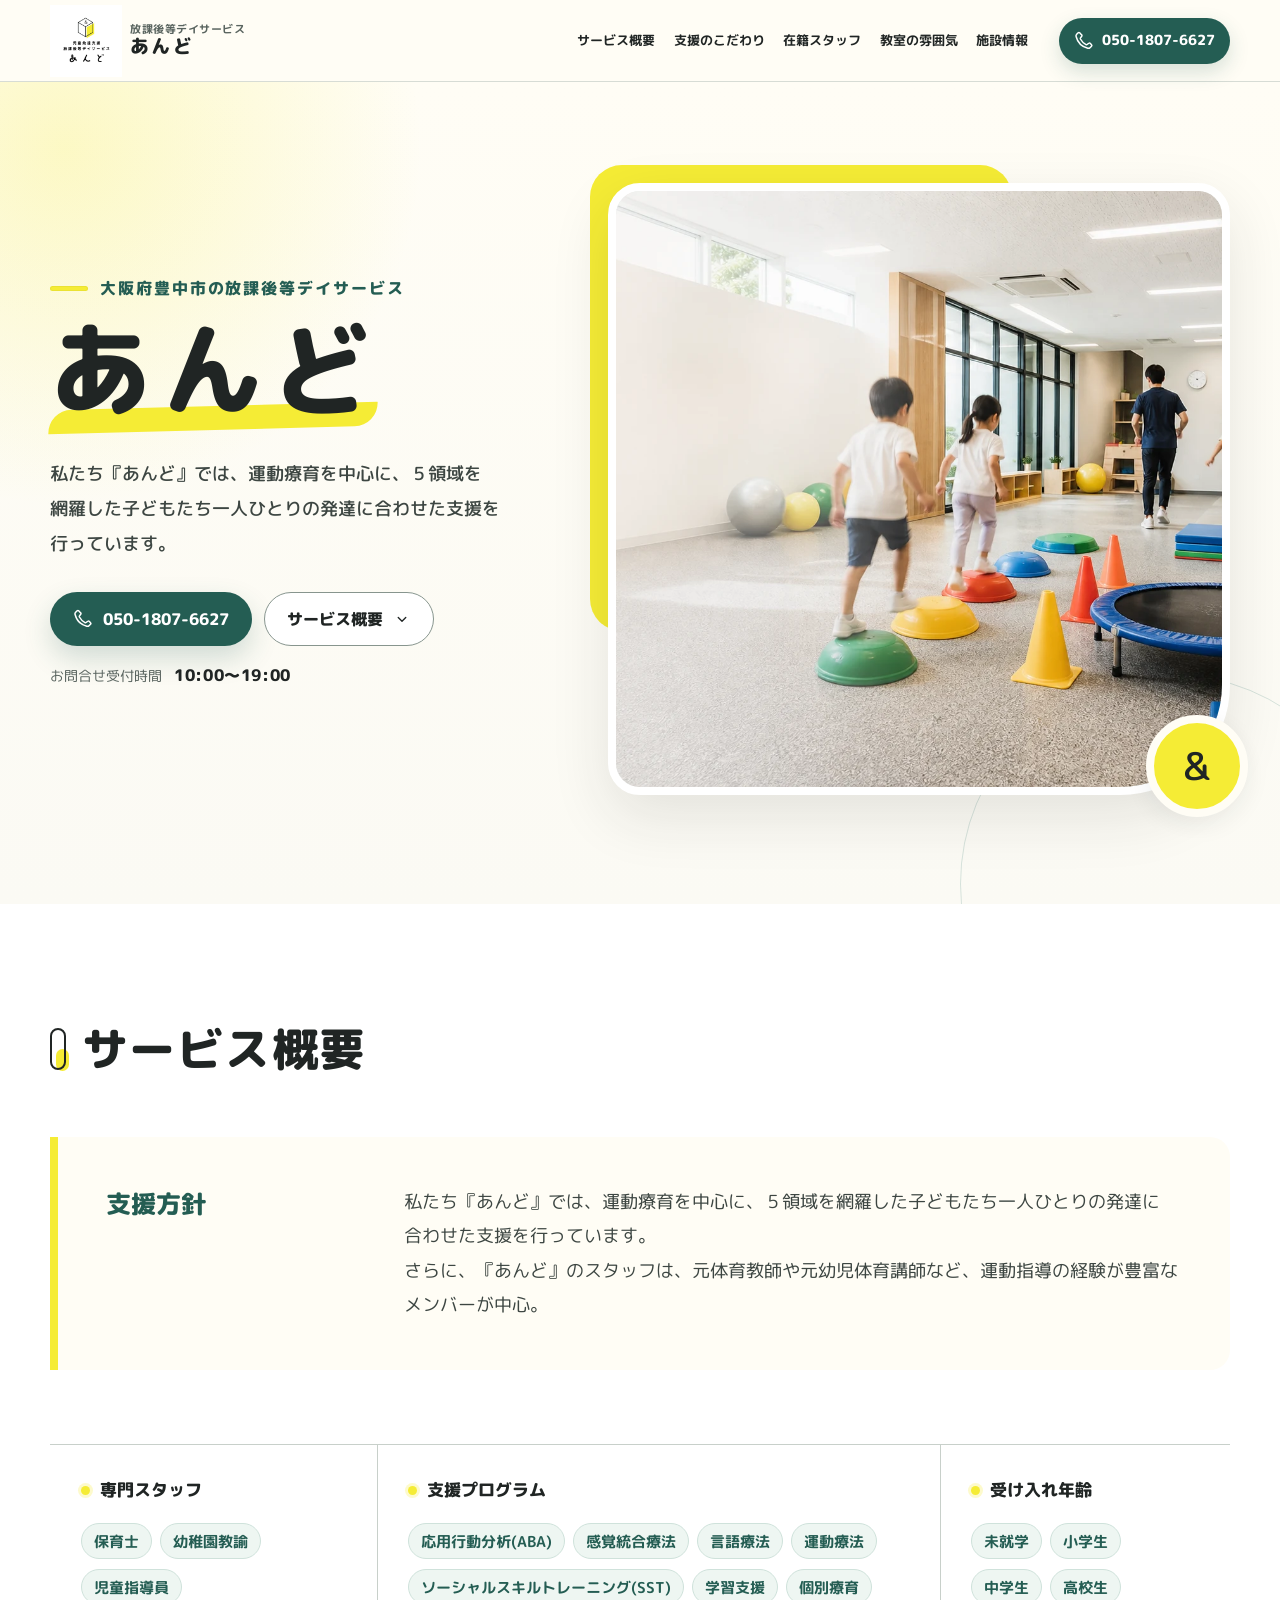
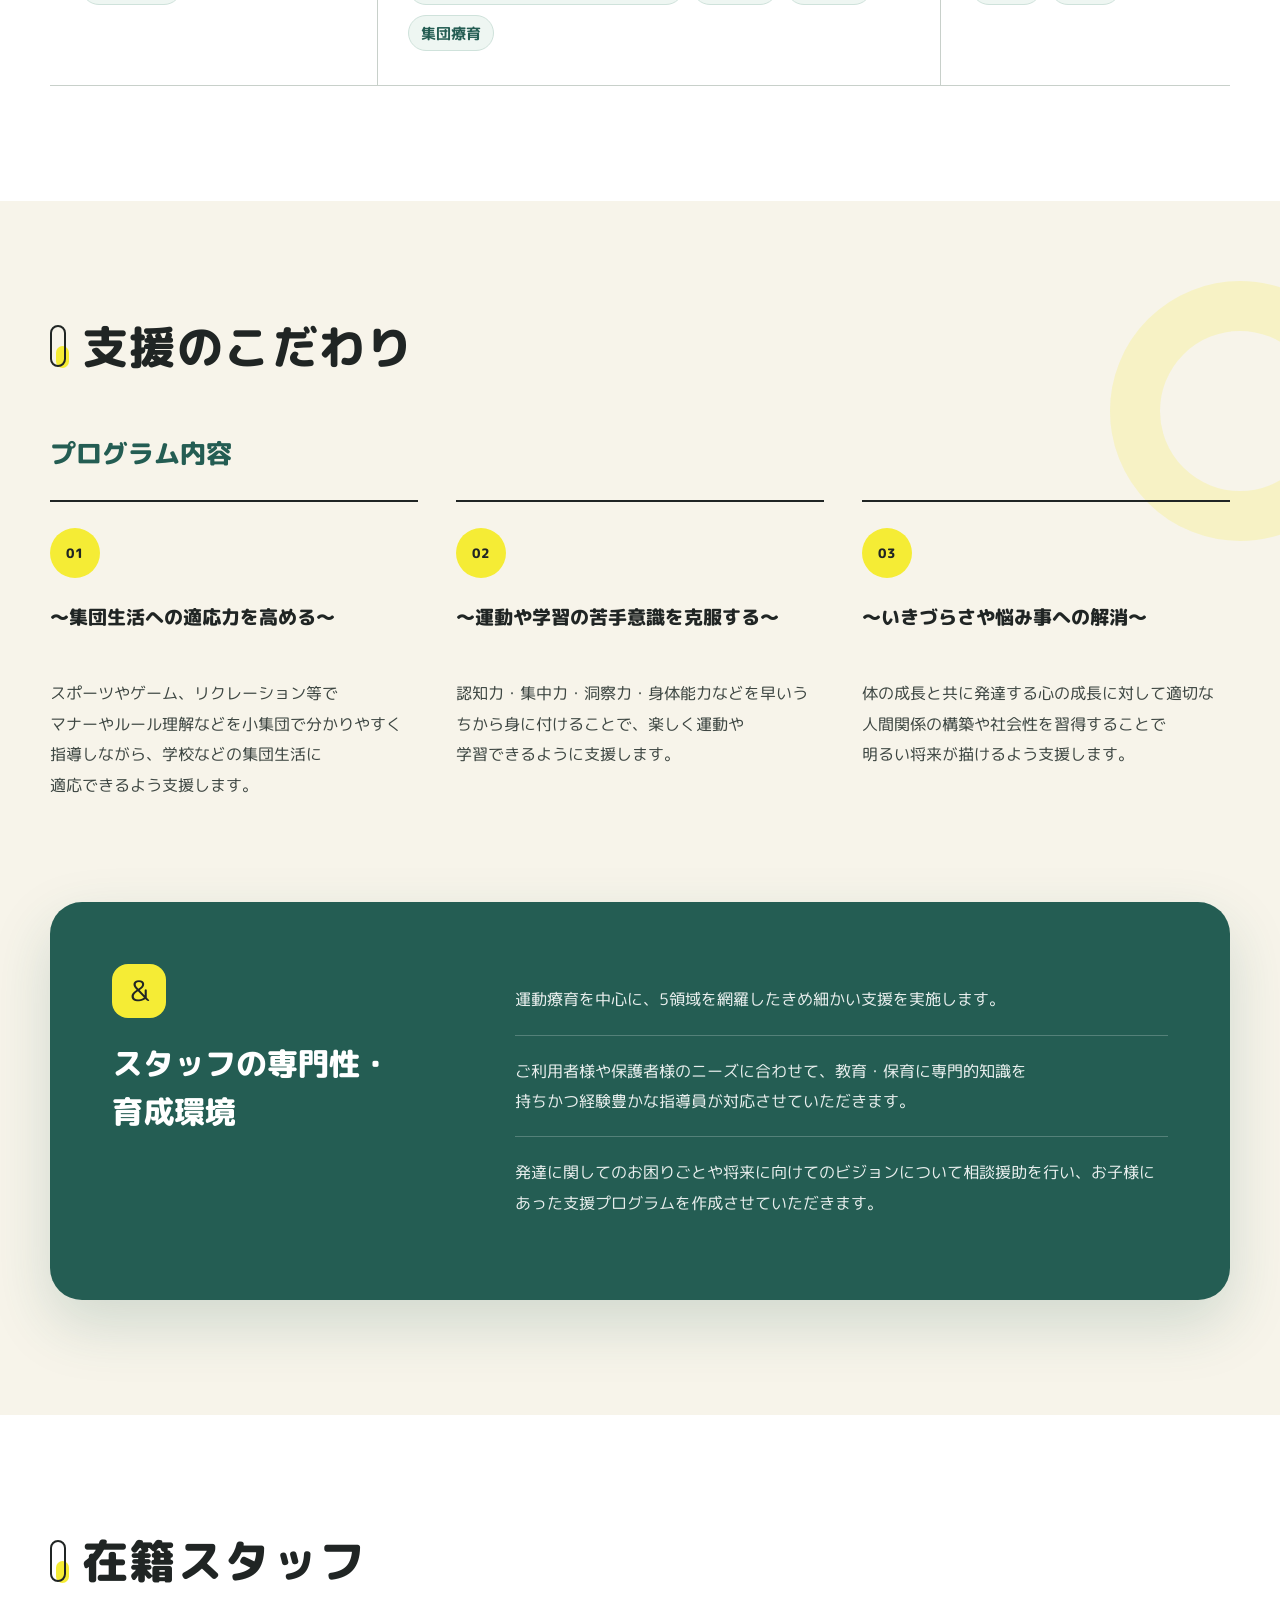
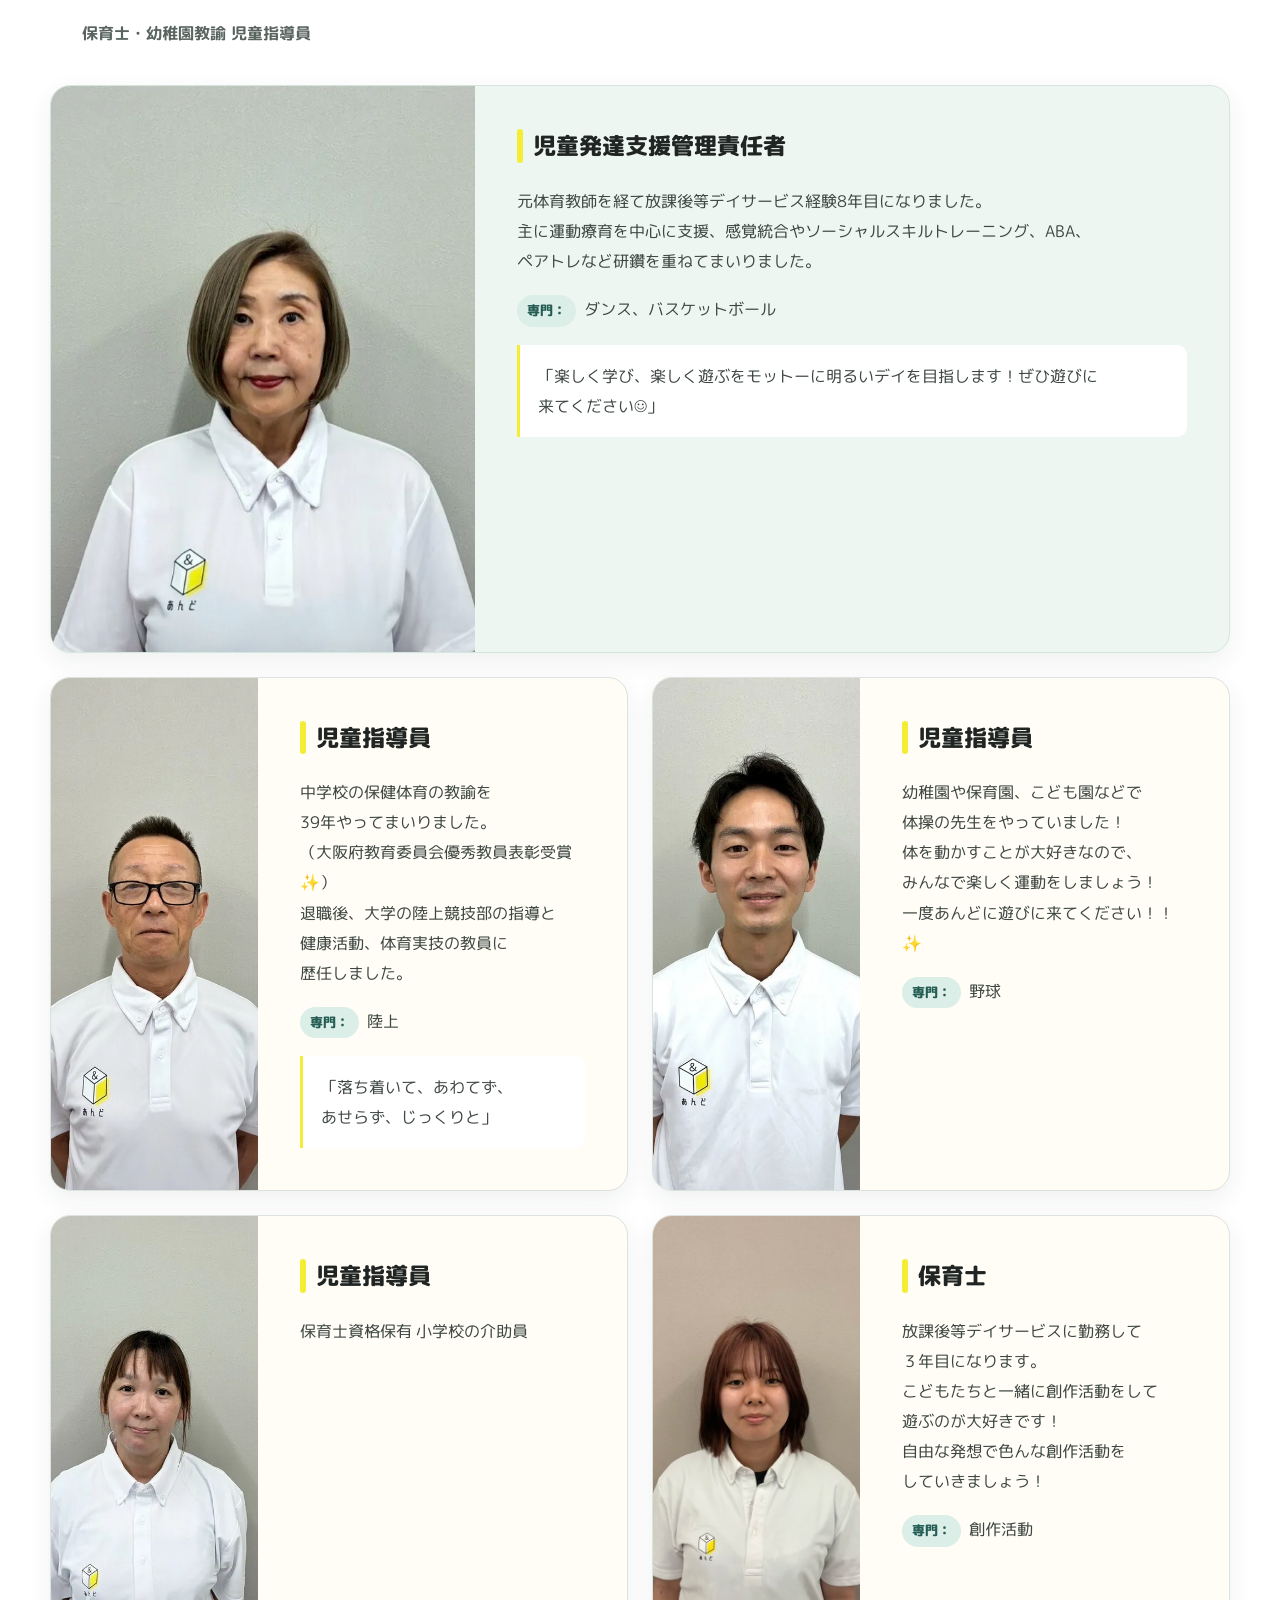
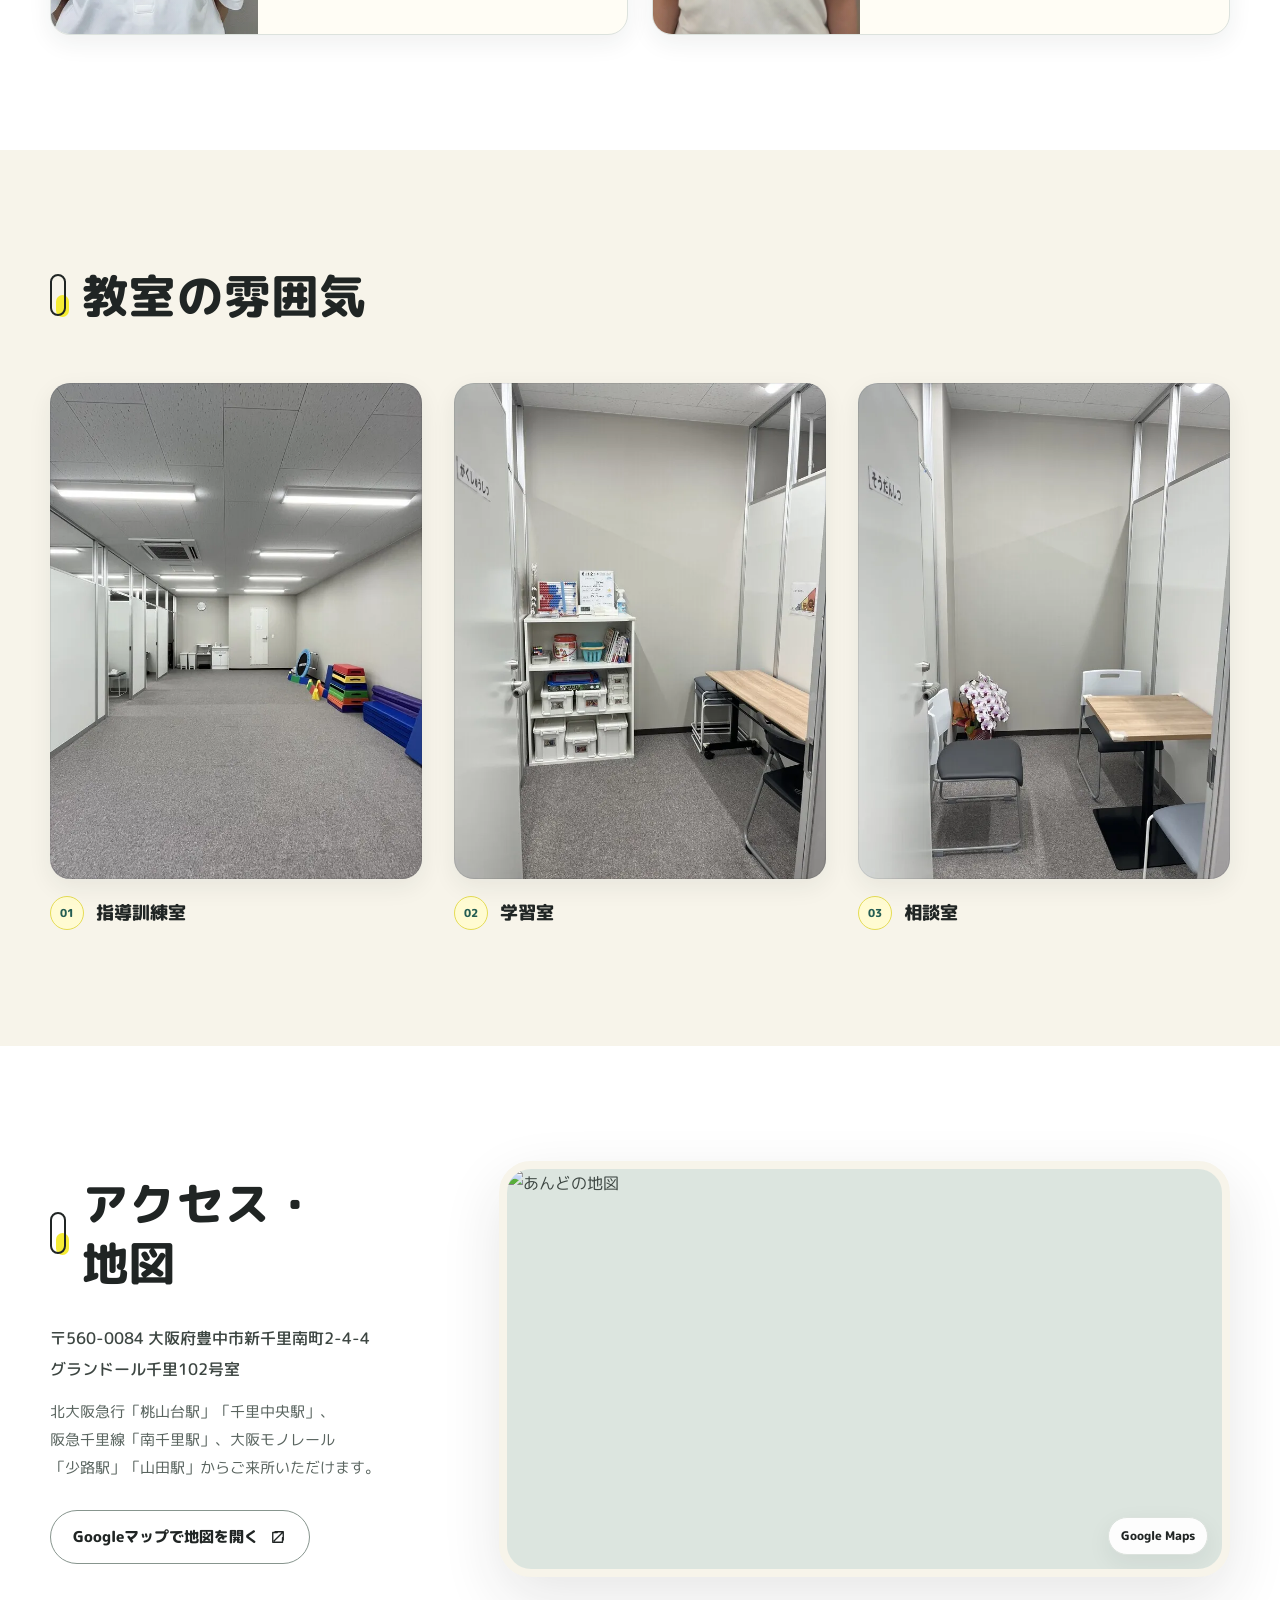
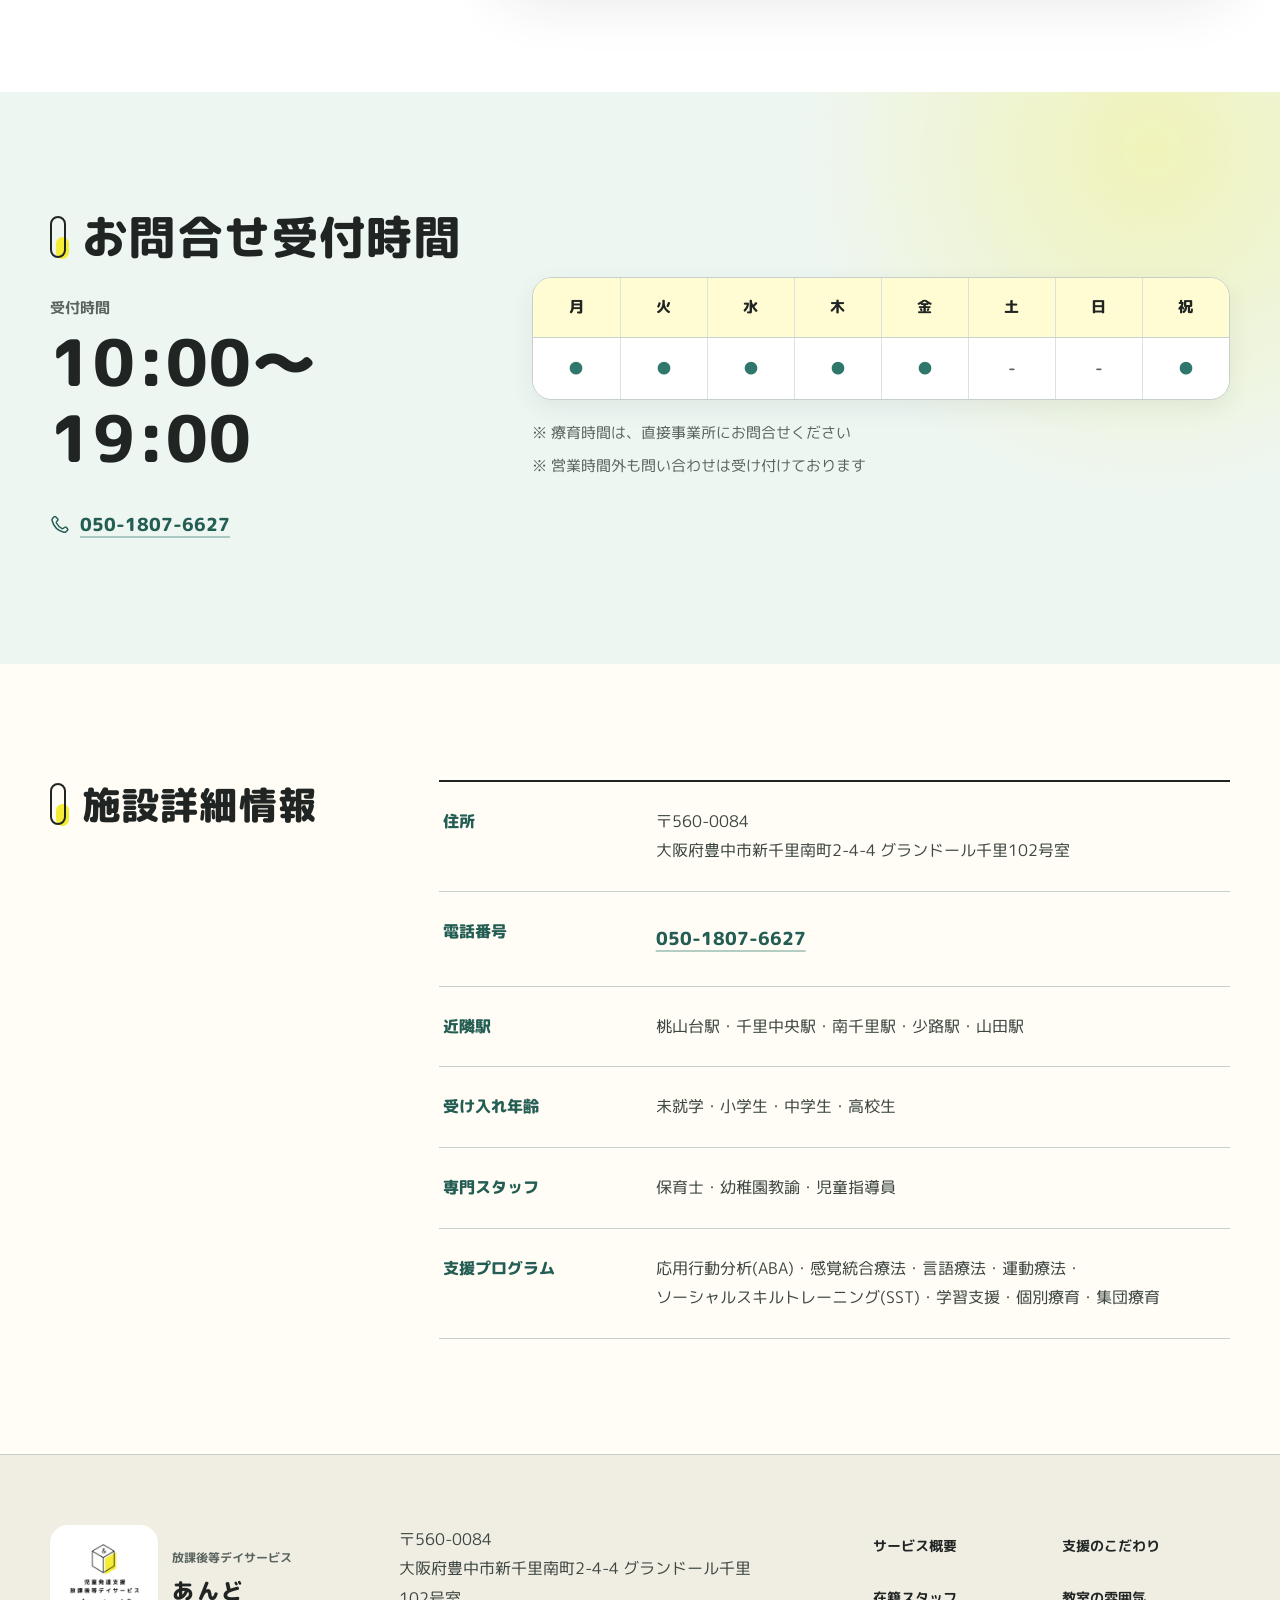
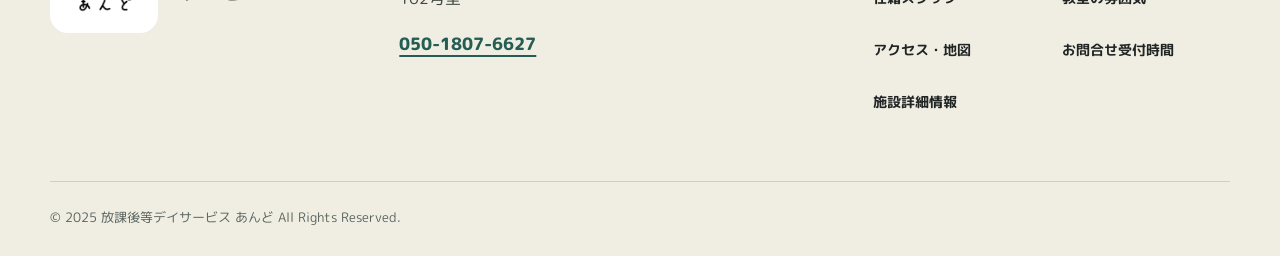
==== commit ef2b9975: "wip" ====
--- a/index.html
+++ b/index.html
@@ -3,15 +3,89 @@
 <head>
   <meta charset="UTF-8">
   <meta name="viewport" content="width=device-width, initial-scale=1.0">
-  <title>あんど | 放課後等デイサービス</title>
-  <meta name="description" content="放課後等デイサービス『あんど』は、大阪府豊中市で運動療育を中心に、ABA・感覚統合療法など多彩な支援プログラムを提供。見学・体験随時受付中！">
+  <title>放課後等デイサービス あんど｜大阪府豊中市・千里中央エリアの運動療育</title>
+  <meta name="description" content="大阪府豊中市新千里南町の放課後等デイサービス『あんど』。元体育教師など運動指導のプロが、運動療育を中心にABA・感覚統合療法・SSTなど5領域を網羅した支援を行います。桃山台駅・千里中央駅から通いやすく、未就学〜高校生まで対応。見学・体験随時受付中。">
   <meta name="theme-color" content="#fffdf5">
+  <link rel="canonical" href="https://forday-and.com/">
+
+  <meta property="og:type" content="website">
+  <meta property="og:site_name" content="放課後等デイサービス あんど">
+  <meta property="og:title" content="放課後等デイサービス あんど｜大阪府豊中市・千里中央エリアの運動療育">
+  <meta property="og:description" content="大阪府豊中市新千里南町の放課後等デイサービス『あんど』。運動療育を中心にABA・感覚統合療法・SSTなど5領域を網羅した支援。未就学〜高校生まで対応、見学・体験随時受付中。">
+  <meta property="og:url" content="https://forday-and.com/">
+  <meta property="og:image" content="https://forday-and.com/img/topHero.webp">
+  <meta property="og:locale" content="ja_JP">
+  <meta name="twitter:card" content="summary_large_image">
+
+  <script type="application/ld+json">
+  {
+    "@context": "https://schema.org",
+    "@type": "ChildCare",
+    "@id": "https://forday-and.com/#organization",
+    "name": "放課後等デイサービス あんど",
+    "alternateName": "あんど",
+    "description": "大阪府豊中市新千里南町の放課後等デイサービス。運動療育を中心に、ABA(応用行動分析)・感覚統合療法・言語療法・SST・学習支援など5領域を網羅した支援を提供しています。",
+    "url": "https://forday-and.com/",
+    "telephone": "+81-50-1807-6627",
+    "image": "https://forday-and.com/img/topHero.webp",
+    "logo": "https://forday-and.com/img/logo.webp",
+    "address": {
+      "@type": "PostalAddress",
+      "postalCode": "560-0084",
+      "addressCountry": "JP",
+      "addressRegion": "大阪府",
+      "addressLocality": "豊中市",
+      "streetAddress": "新千里南町2-4-4 グランドール千里102号室"
+    },
+    "geo": {
+      "@type": "GeoCoordinates",
+      "latitude": 34.7975199,
+      "longitude": 135.4946662
+    },
+    "hasMap": "https://maps.google.com/maps?q=34.7975199%2C135.4946662",
+    "openingHoursSpecification": [
+      {
+        "@type": "OpeningHoursSpecification",
+        "dayOfWeek": ["Monday", "Tuesday", "Wednesday", "Thursday", "Friday", "PublicHolidays"],
+        "opens": "10:00",
+        "closes": "19:00"
+      }
+    ],
+    "areaServed": [
+      { "@type": "City", "name": "豊中市" },
+      { "@type": "City", "name": "吹田市" },
+      { "@type": "City", "name": "箕面市" }
+    ],
+    "knowsAbout": [
+      "運動療育",
+      "応用行動分析(ABA)",
+      "感覚統合療法",
+      "言語療法",
+      "ソーシャルスキルトレーニング(SST)",
+      "学習支援",
+      "個別療育",
+      "集団療育"
+    ],
+    "audience": {
+      "@type": "PeopleAudience",
+      "suggestedMinAge": 3,
+      "suggestedMaxAge": 18
+    }
+  }
+  </script>
   <script>document.documentElement.classList.replace("no-js", "js");</script>
   <link rel="preconnect" href="https://fonts.googleapis.com">
   <link rel="preconnect" href="https://fonts.gstatic.com" crossorigin>
   <link href="https://fonts.googleapis.com/css2?family=M+PLUS+Rounded+1c:wght@400;500;700;800&display=swap" rel="stylesheet">
   <link rel="stylesheet" href="./css/index.css">
   <link rel="icon" href="./img/logo.webp" type="image/webp">
+  <script async src="https://www.googletagmanager.com/gtag/js?id=G-PE69D39S65"></script>
+  <script>
+    window.dataLayer = window.dataLayer || [];
+    function gtag(){dataLayer.push(arguments);}
+    gtag('js', new Date());
+    gtag('config', 'G-PE69D39S65');
+  </script>
 </head>
 <body>
   <a class="skip-link" href="#main-content">本文へ移動</a>
@@ -57,8 +131,8 @@
     <section class="hero" id="top" aria-labelledby="hero-title">
       <div class="hero-inner">
         <div class="hero-copy" data-reveal>
-          <p class="hero-kicker">放課後等デイサービス</p>
-          <h1 id="hero-title">あんど<span class="visually-hidden"> 放課後等デイサービス</span></h1>
+          <p class="hero-kicker">大阪府豊中市の放課後等デイサービス</p>
+          <h1 id="hero-title">あんど<span class="visually-hidden"> ｜ 大阪府豊中市新千里南町の放課後等デイサービス</span></h1>
           <p class="hero-lead">私たち『あんど』では、運動療育を中心に、５領域を網羅した子どもたち一人ひとりの発達に合わせた支援を行っています。</p>
           <div class="hero-actions">
             <a class="button button-primary" href="tel:050-1807-6627">
@@ -295,9 +369,10 @@
         <div class="map-copy" data-reveal>
           <div class="section-heading">
             <span class="section-mark" aria-hidden="true"></span>
-            <h2 id="map-title">地図</h2>
+            <h2 id="map-title">アクセス・地図</h2>
           </div>
           <p>〒560-0084 大阪府豊中市新千里南町2-4-4 グランドール千里102号室</p>
+          <p class="map-access-note">北大阪急行「桃山台駅」「千里中央駅」、阪急千里線「南千里駅」、大阪モノレール「少路駅」「山田駅」からご来所いただけます。</p>
           <a class="button button-map" target="_blank" rel="noopener" href="https://maps.google.com/maps?q=34.7975199%2C135.4946662">
             <span>Googleマップで地図を開く</span>
             <svg aria-hidden="true" viewBox="0 0 24 24" width="18" height="18">
@@ -424,7 +499,7 @@
           <li><a href="#support">支援のこだわり</a></li>
           <li><a href="#staff">在籍スタッフ</a></li>
           <li><a href="#rooms">教室の雰囲気</a></li>
-          <li><a href="#access">地図</a></li>
+          <li><a href="#access">アクセス・地図</a></li>
           <li><a href="#hours">お問合せ受付時間</a></li>
           <li><a href="#facility">施設詳細情報</a></li>
         </ul>
--- a/css/index.css
+++ b/css/index.css
@@ -1048,6 +1048,13 @@
   line-height: 1.9;
 }
 
+.map-copy > p.map-access-note {
+  margin-top: -14px;
+  color: var(--muted, var(--text));
+  font-size: 0.92rem;
+  font-weight: 400;
+}
+
 .button-map {
   font-size: 0.94rem;
 }
@@ -1733,7 +1740,14 @@
   }
 
   .hero {
-    padding: 42px 0 78px;
+    display: flex;
+    min-height: calc(100svh - var(--header-height));
+    align-items: center;
+    padding: clamp(44px, 8vh, 64px) 0 clamp(64px, 10vh, 88px);
+    background:
+      linear-gradient(180deg, rgba(255, 253, 245, 0.62) 0%, rgba(255, 253, 245, 0.48) 48%, rgba(255, 253, 245, 0.82) 100%),
+      linear-gradient(90deg, rgba(255, 253, 245, 0.45) 0%, rgba(255, 253, 245, 0.18) 100%),
+      url("../img/topHero.webp") 78% center / cover no-repeat;
   }
 
   .hero::after {
@@ -1741,7 +1755,7 @@
   }
 
   .hero-inner {
-    gap: 40px;
+    display: block;
   }
 
   .hero-kicker {
@@ -1775,30 +1789,7 @@
   }
 
   .hero-visual {
-    padding: 10px 0 0 10px;
-  }
-
-  .hero-visual::before {
-    inset: 0 35% 28% 0;
-    border-radius: 24px;
-  }
-
-  .hero-photo {
-    height: min(88vw, 350px);
-    min-height: 300px;
-    border-width: 6px;
-    border-radius: 24px 24px 70px 24px;
-  }
-
-  .hero-photo img {
-    object-position: 80% center;
-  }
-
-  .hero-badge {
-    right: -10px;
-    bottom: -18px;
-    width: 74px;
-    border-width: 6px;
+    display: none;
   }
 
   .section {
